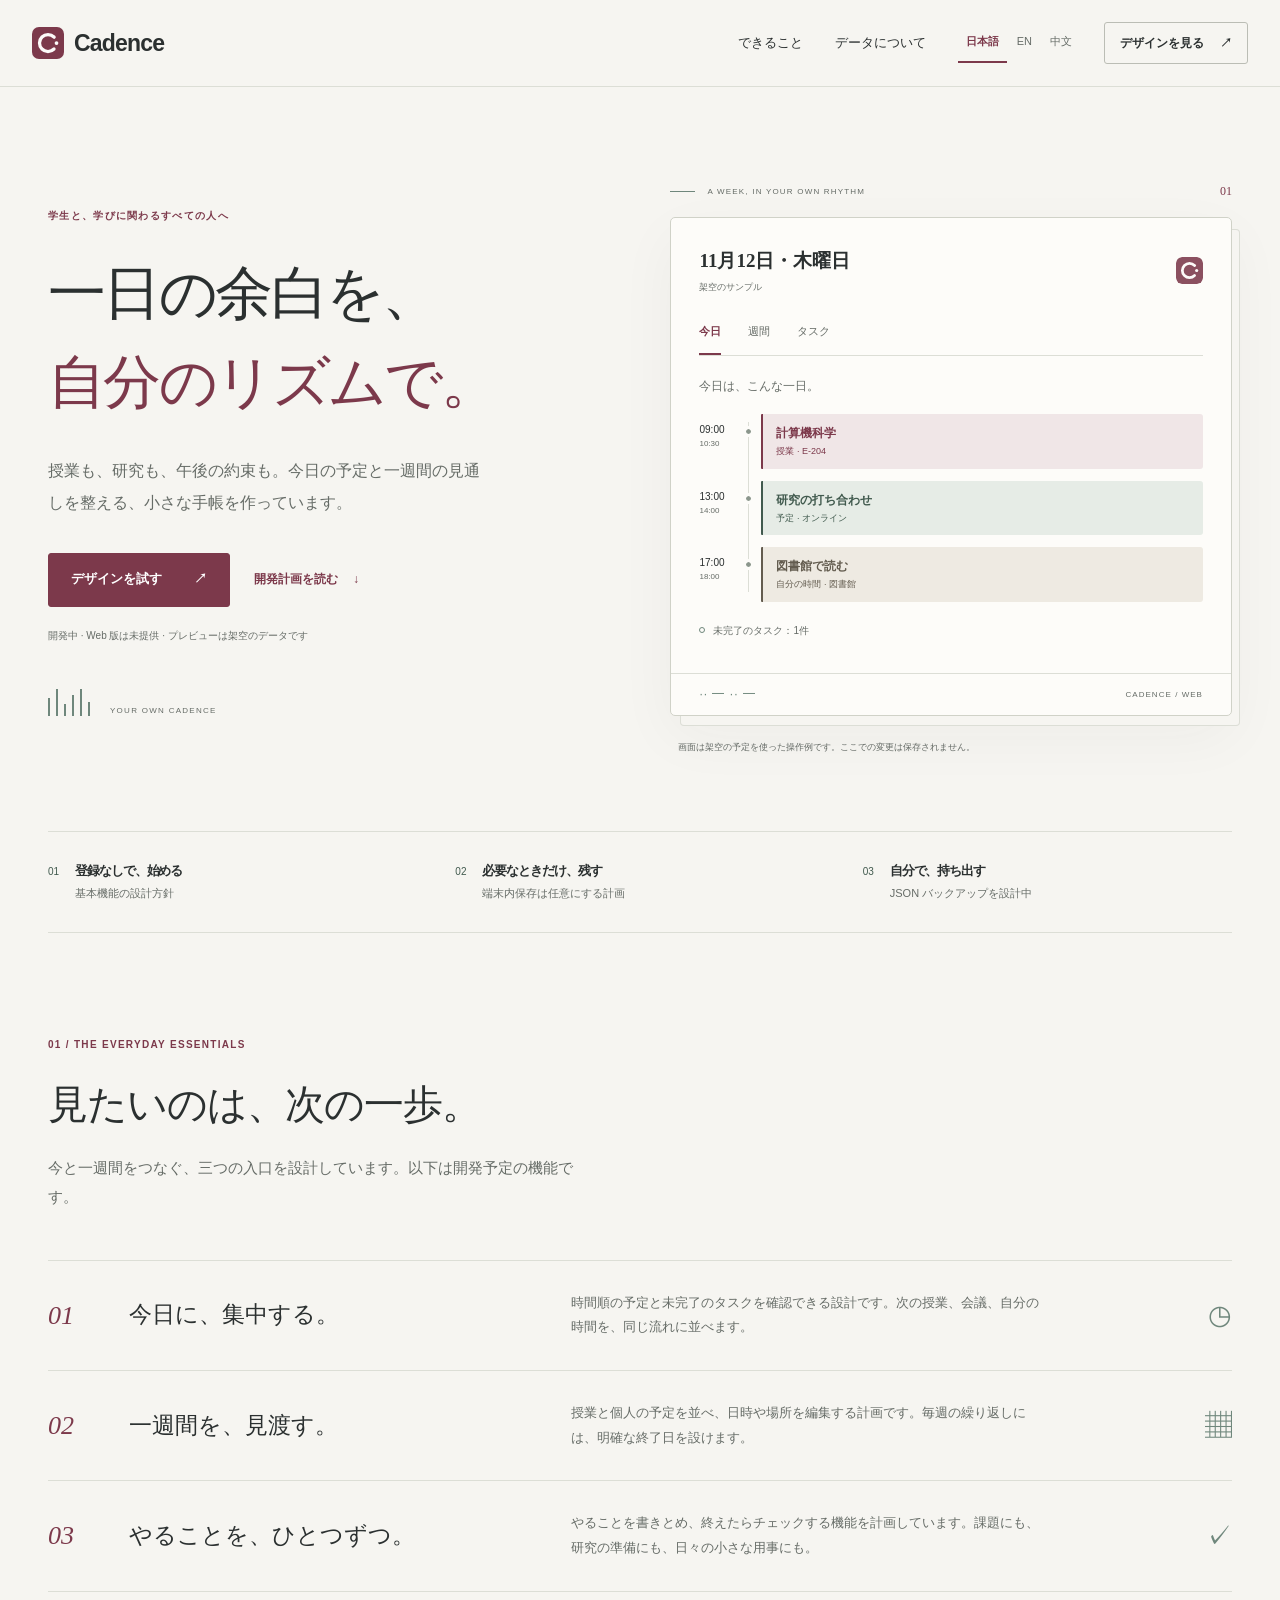
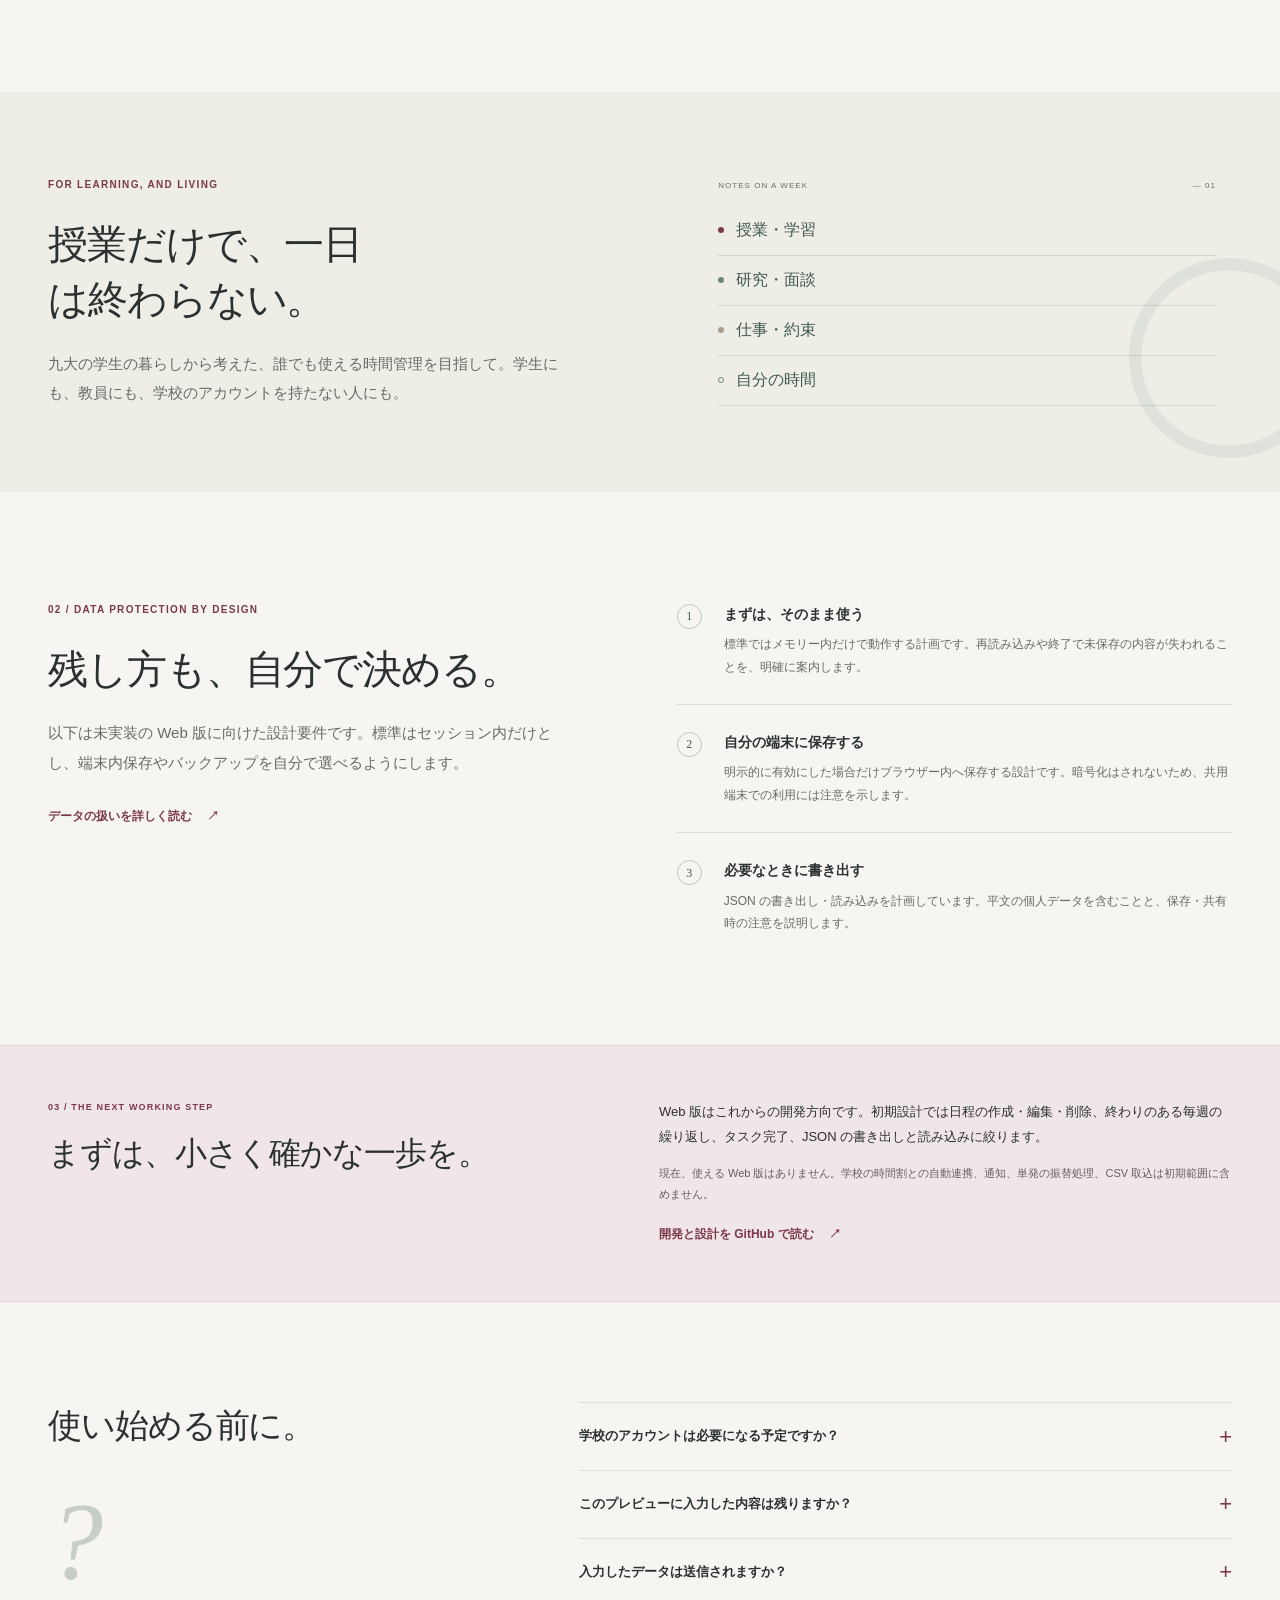
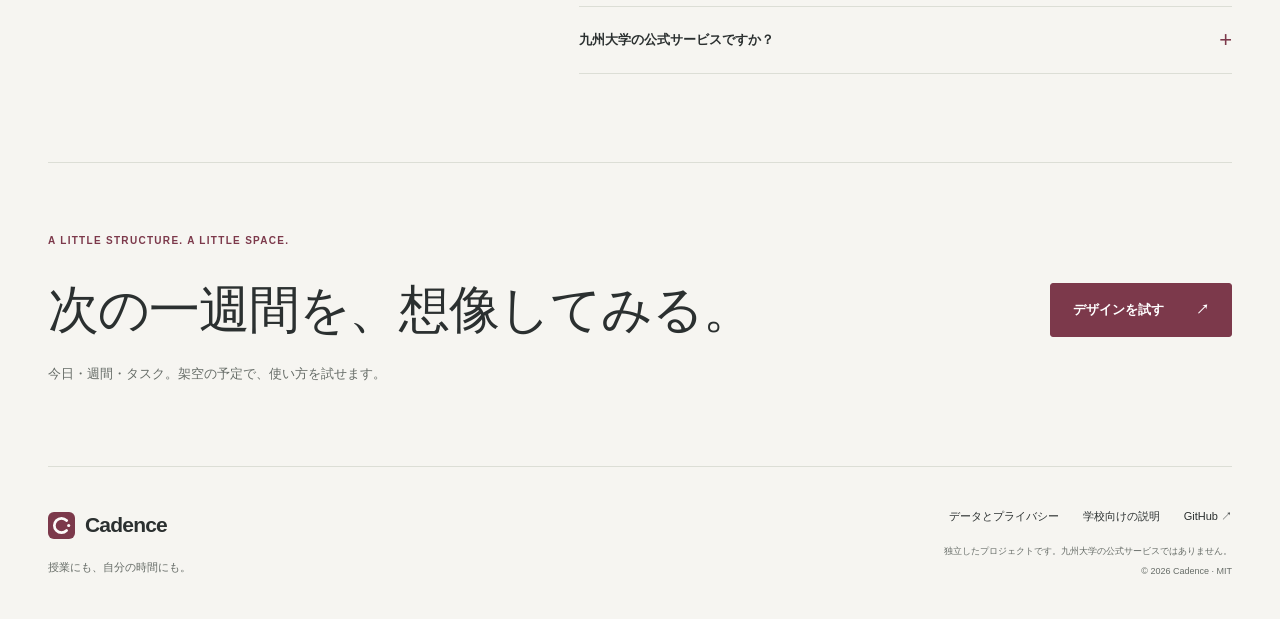
==== website/index.html @ 7340f4ad "Refresh planner design, learning roadmap and academic notebook website" ====
<!DOCTYPE html>
<html lang="ja">
<head>
<meta charset="utf-8">
<meta name="viewport" content="width=device-width, initial-scale=1">
<meta name="theme-color" content="#F6F5F1">
<title>Cadence — 自分のリズムで、一週間を。</title>
<meta name="description" content="授業、研究、仕事、自分の時間。今日・週間・タスクをつなぐ Cadence の開発構想と、架空の予定で試せるインタラクティブなデザイン。">
<meta property="og:type" content="website">
<meta property="og:title" content="Cadence — 自分のリズムで、一週間を。">
<meta property="og:description" content="授業、研究、仕事、自分の時間。今日・週間・タスクをつなぐ Cadence の開発構想と、架空の予定で試せるインタラクティブなデザイン。">
<meta property="og:url" content="https://lorendw7.github.io/Cadence/">
<link rel="canonical" href="https://lorendw7.github.io/Cadence/">
<link rel="alternate" hreflang="ja" href="https://lorendw7.github.io/Cadence/?lang=ja">
<link rel="alternate" hreflang="en" href="https://lorendw7.github.io/Cadence/?lang=en">
<link rel="alternate" hreflang="zh-Hans" href="https://lorendw7.github.io/Cadence/?lang=zh">
<link rel="icon" href="assets/icon.svg" type="image/svg+xml">
<link rel="stylesheet" href="assets/site.css?v=20261110-2">
<script src="assets/content.js?v=20261110-2" defer></script>
<script src="assets/lang.js?v=20261110-2" defer></script>
<script src="assets/preview.js?v=20261110-2" defer></script>
</head>
<body data-page="home">
<a class="skip-link" href="#main">本文へ / Skip to content / 跳至正文</a>
<header class="site-header">
  <nav class="nav-shell" aria-label="Cadence">
    <a class="brand" href="index.html" data-language-link><img src="assets/icon.svg" width="32" height="32" alt=""><span>Cadence</span></a>
    <div class="nav-middle"><a href="#essentials"><span data-i18n="nav.features">できること</span></a><a href="#your-data"><span data-i18n="nav.privacy">データについて</span></a></div>
    <div class="nav-end"><div class="languages" role="group" aria-label="表示言語" data-i18n-aria="lang.label"><button type="button" data-set="ja" aria-pressed="true">日本語</button><button type="button" data-set="en" aria-pressed="false">EN</button><button type="button" data-set="zh" aria-pressed="false">中文</button></div><a class="nav-app" href="#preview"><span data-i18n="nav.open">デザインを見る</span><span aria-hidden="true">↗</span></a></div>
  </nav>
</header>
<main id="main">
  <section class="hero page-width">
    <div class="hero-copy">
      <p data-i18n="hero.kicker" class="eyebrow">学生と、学びに関わるすべての人へ</p>
      <h1><span data-i18n="hero.line1">一日の余白を、</span><br><em data-i18n="hero.line2">自分のリズムで。</em></h1>
      <p data-i18n="hero.lead" class="hero-lead">授業も、研究も、午後の約束も。今日の予定と一週間の見通しを整える、小さな手帳を作っています。</p>
      <div class="hero-actions"><a class="button button-wine" href="#preview"><span data-i18n="hero.open">デザインを試す</span><span aria-hidden="true">↗</span></a><a class="text-link" href="https://github.com/lorendw7/Cadence/blob/main/docs/ROADMAP.md"><span data-i18n="hero.explore">開発計画を読む</span><span aria-hidden="true">↓</span></a></div>
      <p data-i18n="hero.note" class="hero-note">開発中 · Web 版は未提供 · プレビューは架空のデータです</p>
      <div class="rhythm-mark" aria-hidden="true"><span></span><span></span><span></span><span></span><span></span><span></span><small>YOUR OWN CADENCE</small></div>
    </div>
    <figure id="preview" class="planner-figure" aria-describedby="preview-caption">
      <div class="figure-top"><span class="tiny-rule"></span><span data-i18n="preview.label" class="micro">A WEEK, IN YOUR OWN RHYTHM</span><span class="edition">01</span></div>
      <div class="planner">
        <div class="planner-top"><div><p data-i18n="preview.date" class="planner-date">11月12日・木曜日</p><p data-i18n="preview.sample" class="sample-label">架空のサンプル</p></div><img src="assets/icon.svg" alt="" width="27" height="27"></div>
        <div class="preview-tabs" role="tablist" aria-label="表示の切り替え" data-i18n-aria="preview.tabs" hidden>
          <button type="button" role="tab" id="tab-today" aria-controls="panel-today" aria-selected="true" data-view="today"><span data-i18n="preview.today">今日</span></button>
          <button type="button" role="tab" id="tab-week" aria-controls="panel-week" aria-selected="false" tabindex="-1" data-view="week"><span data-i18n="preview.week">週間</span></button>
          <button type="button" role="tab" id="tab-tasks" aria-controls="panel-tasks" aria-selected="false" tabindex="-1" data-view="tasks"><span data-i18n="preview.tasks">タスク</span></button>
        </div>
        <div id="panel-today" class="preview-panel today-panel" role="tabpanel" aria-labelledby="tab-today" tabindex="0">
          <h2 data-i18n="preview.day" class="preview-heading">今日は、こんな一日。</h2>
          <div class="timeline">
            <div class="timeline-row"><time>09:00<span>10:30</span></time><div class="timeline-plan plan-wine"><h3 data-i18n="preview.course">計算機科学</h3><p data-i18n="preview.coursePlace">授業 · E-204</p></div></div>
            <div class="timeline-row"><time>13:00<span>14:00</span></time><div class="timeline-plan plan-sage"><h3 data-i18n="preview.meeting">研究の打ち合わせ</h3><p data-i18n="preview.meetingPlace">予定 · オンライン</p></div></div>
            <div class="timeline-row"><time>17:00<span>18:00</span></time><div class="timeline-plan plan-stone"><h3 data-i18n="preview.reading">図書館で読む</h3><p data-i18n="preview.readingPlace">自分の時間 · 図書館</p></div></div>
          </div>
          <div class="remaining"><span class="remaining-dot" aria-hidden="true"></span><span data-i18n="preview.remaining" data-count="1">未完了のタスク：1件</span></div>
        </div>
        <div id="panel-week" class="preview-panel week-panel" role="tabpanel" aria-labelledby="tab-week" tabindex="0" hidden>
          <div class="week-canvas">
            <div class="week-days"><span></span><span><span data-i18n="preview.mon">月</span><b>9</b></span><span><span data-i18n="preview.tue">火</span><b>10</b></span><span><span data-i18n="preview.wed">水</span><b>11</b></span><span class="current-day"><span data-i18n="preview.thu">木</span><b>12</b></span><span><span data-i18n="preview.fri">金</span><b>13</b></span></div>
            <div class="week-body"><div class="week-hours"><span>09:00</span><span>11:00</span><span>13:00</span><span>15:00</span></div><div class="week-grid">
              <div class="week-event plan-wine" style="--day:1;--row:1"><span data-i18n="preview.course">計算機科学</span><small>09:00</small></div>
              <div class="week-event plan-sage" style="--day:2;--row:2"><span data-i18n="preview.office">面談</span><small>11:00</small></div>
              <div class="week-event plan-stone" style="--day:2;--row:4"><span data-i18n="preview.study">自習</span><small>15:00</small></div>
              <div class="week-event plan-wine" style="--day:3;--row:3"><span data-i18n="preview.seminar">ゼミ</span><small>13:00</small></div>
              <div class="week-event plan-wine" style="--day:4;--row:1"><span data-i18n="preview.course">計算機科学</span><small>09:00</small></div>
              <div class="week-event plan-sage" style="--day:4;--row:3"><span data-i18n="preview.meeting">研究の打ち合わせ</span><small>13:00</small></div>
              <div class="week-event plan-stone" style="--day:5;--row:4"><span data-i18n="preview.walk">散歩</span><small>15:00</small></div>
            </div></div>
          </div>
        </div>
        <div id="panel-tasks" class="preview-panel tasks-panel" role="tabpanel" aria-labelledby="tab-tasks" tabindex="0" hidden>
          <h2 data-i18n="preview.tasks" class="preview-heading">タスク</h2>
          <div class="demo-task-list">
            <label class="demo-task"><input type="checkbox" data-demo-task><span><span data-i18n="preview.task1">レポートの構成を考える</span></span></label>
            <label class="demo-task"><input type="checkbox" data-demo-task checked><span><span data-i18n="preview.task2">来週の資料を準備する</span></span></label>
          </div>
          <p data-i18n="preview.tasksHint" class="preview-hint">チェックを切り替えて、完了の感覚を試せます。</p>
          <p class="remaining"><span data-i18n="preview.remaining" data-count="1">未完了のタスク：1件</span></p>
        </div>
        <div class="planner-bottom"><span class="mini-cadence" aria-hidden="true">·· ━ ·· ━</span><span>CADENCE / WEB</span></div>
      </div>
      <figcaption data-i18n="preview.caption" id="preview-caption">画面は架空の予定を使った操作例です。ここでの変更は保存されません。</figcaption>
      <p class="sr-only" id="demo-status" role="status" aria-live="polite"></p>
    </figure>
  </section>
  <div class="principle-strip page-width">
    <div class="principle"><span class="small-index">01</span><div><h2 data-i18n="strip.1.title">登録なしで、始める</h2><p data-i18n="strip.1.text">基本機能の設計方針</p></div></div>
    <div class="principle"><span class="small-index">02</span><div><h2 data-i18n="strip.2.title">必要なときだけ、残す</h2><p data-i18n="strip.2.text">端末内保存は任意にする計画</p></div></div>
    <div class="principle"><span class="small-index">03</span><div><h2 data-i18n="strip.3.title">自分で、持ち出す</h2><p data-i18n="strip.3.text">JSON バックアップを設計中</p></div></div>
  </div>
  <section class="essentials page-width" id="essentials">
    <div class="section-intro"><p data-i18n="features.kicker" class="eyebrow">01 / THE EVERYDAY ESSENTIALS</p><h2 data-i18n="features.title">見たいのは、次の一歩。</h2><p data-i18n="features.intro" class="section-lead">今と一週間をつなぐ、三つの入口を設計しています。以下は開発予定の機能です。</p></div>
    <div class="editorial-rows">
      <article class="editorial-row"><span class="row-index">01</span><h3><span data-i18n="features.today.title">今日に、集中する。</span></h3><p data-i18n="features.today.text">時間順の予定と未完了のタスクを確認できる設計です。次の授業、会議、自分の時間を、同じ流れに並べます。</p><span class="row-symbol" aria-hidden="true">◷</span></article>
      <article class="editorial-row"><span class="row-index">02</span><h3><span data-i18n="features.week.title">一週間を、見渡す。</span></h3><p data-i18n="features.week.text">授業と個人の予定を並べ、日時や場所を編集する計画です。毎週の繰り返しには、明確な終了日を設けます。</p><span class="row-symbol" aria-hidden="true">▦</span></article>
      <article class="editorial-row"><span class="row-index">03</span><h3><span data-i18n="features.tasks.title">やることを、ひとつずつ。</span></h3><p data-i18n="features.tasks.text">やることを書きとめ、終えたらチェックする機能を計画しています。課題にも、研究の準備にも、日々の小さな用事にも。</p><span class="row-symbol" aria-hidden="true">✓</span></article>
    </div>
  </section>
  <section class="life-section">
    <div class="life-inner page-width">
      <div><p data-i18n="use.kicker" class="eyebrow">FOR LEARNING, AND LIVING</p><h2 data-i18n="use.title">授業だけで、一日は終わらない。</h2><p data-i18n="use.text" class="section-lead">九大の学生の暮らしから考えた、誰でも使える時間管理を目指して。学生にも、教員にも、学校のアカウントを持たない人にも。</p></div>
      <div class="life-notebook" aria-hidden="true">
        <div class="notebook-label"><span>NOTES ON A WEEK</span><span>— 01</span></div>
        <div class="notebook-line"><i class="notebook-dot dot-1"></i><span data-i18n="use.tag1">授業・学習</span><span class="notebook-stroke"></span></div>
        <div class="notebook-line"><i class="notebook-dot dot-2"></i><span data-i18n="use.tag2">研究・面談</span><span class="notebook-stroke"></span></div>
        <div class="notebook-line"><i class="notebook-dot dot-3"></i><span data-i18n="use.tag3">仕事・約束</span><span class="notebook-stroke"></span></div>
        <div class="notebook-line"><i class="notebook-dot dot-4"></i><span data-i18n="use.tag4">自分の時間</span><span class="notebook-stroke"></span></div>
        <svg class="cadence-orbit" viewBox="0 0 200 200" fill="none"><circle cx="100" cy="100" r="74" stroke="currentColor" stroke-width="1"/><path d="M153 47a75 75 0 1 0 0 106" stroke="currentColor" stroke-width="10" stroke-linecap="round"/><circle cx="174" cy="100" r="7" fill="currentColor"/></svg>
      </div>
    </div>
  </section>
  <section class="data-section page-width" id="your-data">
    <div class="data-intro"><p data-i18n="data.kicker" class="eyebrow">02 / DATA PROTECTION BY DESIGN</p><h2 data-i18n="data.title">残し方も、自分で決める。</h2><p data-i18n="data.intro" class="section-lead">以下は未実装の Web 版に向けた設計要件です。標準はセッション内だけとし、端末内保存やバックアップを自分で選べるようにします。</p><a class="text-link" href="privacy.html?lang=ja" data-language-link><span data-i18n="data.link">データの扱いを詳しく読む</span><span aria-hidden="true">↗</span></a></div>
    <ol class="data-steps"><li><span class="step-index">1</span><div><h3 data-i18n="data.step1.title">まずは、そのまま使う</h3><p data-i18n="data.step1.text">標準ではメモリー内だけで動作する計画です。再読み込みや終了で未保存の内容が失われることを、明確に案内します。</p></div></li>
      <li><span class="step-index">2</span><div><h3 data-i18n="data.step2.title">自分の端末に保存する</h3><p data-i18n="data.step2.text">明示的に有効にした場合だけブラウザー内へ保存する設計です。暗号化はされないため、共用端末での利用には注意を示します。</p></div></li>
      <li><span class="step-index">3</span><div><h3 data-i18n="data.step3.title">必要なときに書き出す</h3><p data-i18n="data.step3.text">JSON の書き出し・読み込みを計画しています。平文の個人データを含むことと、保存・共有時の注意を説明します。</p></div></li></ol>
  </section>
  <section class="scope-band">
    <div class="page-width scope-inner"><div><p data-i18n="scope.kicker" class="eyebrow">03 / THE NEXT WORKING STEP</p><h2 data-i18n="scope.title">まずは、小さく確かな一歩を。</h2></div><div><p data-i18n="scope.text">Web 版はこれからの開発方向です。初期設計では日程の作成・編集・削除、終わりのある毎週の繰り返し、タスク完了、JSON の書き出しと読み込みに絞ります。</p><p data-i18n="scope.note" class="scope-note">現在、使える Web 版はありません。学校の時間割との自動連携、通知、単発の振替処理、CSV 取込は初期範囲に含めません。</p><a class="text-link" href="https://github.com/lorendw7/Cadence"><span data-i18n="scope.link">開発と設計を GitHub で読む</span><span aria-hidden="true">↗</span></a></div></div>
  </section>
  <section class="faq page-width"><div><h2 data-i18n="faq.title">使い始める前に。</h2><span class="faq-mark" aria-hidden="true">?</span></div><div><details><summary><span data-i18n="faq.q1">学校のアカウントは必要になる予定ですか？</span><span class="faq-plus" aria-hidden="true">+</span></summary><p data-i18n="faq.a1">基本機能は登録なしで利用できる設計です。学校の認証システムに依存しないため、学生以外の方にも使えるツールを目指します。現在、Web 版はまだ提供していません。</p></details>
    <details><summary><span data-i18n="faq.q2">このプレビューに入力した内容は残りますか？</span><span class="faq-plus" aria-hidden="true">+</span></summary><p data-i18n="faq.a2">残りません。表示切替とチェック操作は、架空のデータを使ったデザイン例です。ここでの操作を保存する機能はありません。将来の端末内保存や JSON バックアップは未実装です。</p></details>
    <details><summary><span data-i18n="faq.q3">入力したデータは送信されますか？</span><span class="faq-plus" aria-hidden="true">+</span></summary><p data-i18n="faq.a3">現在、このサイトには日程やタスクの入力・アップロード機能はありません。表示には GitHub Pages への通信があり、ホスティング側で基本的なアクセス情報が記録される場合があります。将来の Web 版も個人データを送信しない設計を基本とします。</p></details>
    <details><summary><span data-i18n="faq.q4">九州大学の公式サービスですか？</span><span class="faq-plus" aria-hidden="true">+</span></summary><p data-i18n="faq.a4">いいえ。Cadence は独立したプロジェクトです。大学の公認やシステム接続の許可は取得していません。将来の学校連携は、正式な許可とデータ提供方法の確認が前提です。</p></details></div></section>
  <section class="closing page-width"><p data-i18n="closing.kicker" class="eyebrow">A LITTLE STRUCTURE. A LITTLE SPACE.</p><div class="closing-line"><h2 data-i18n="closing.title">次の一週間を、想像してみる。</h2><a class="button button-wine" href="#preview"><span data-i18n="hero.open">デザインを試す</span><span aria-hidden="true">↗</span></a></div><p data-i18n="closing.text" class="section-lead">今日・週間・タスク。架空の予定で、使い方を試せます。</p></section>
</main>
<footer class="site-footer page-width"><div><a class="brand" href="index.html" data-language-link><img src="assets/icon.svg" width="32" height="32" alt=""><span>Cadence</span></a><p data-i18n="footer.tagline" class="footer-tagline">授業にも、自分の時間にも。</p></div><div class="footer-right"><div class="footer-links"><a href="privacy.html?lang=ja" data-language-link><span data-i18n="footer.privacy">データとプライバシー</span></a><a href="https://github.com/lorendw7/Cadence/blob/main/docs/SCHOOL_DEMO.md"><span data-i18n="footer.school">学校向けの説明</span></a><a href="https://github.com/lorendw7/Cadence">GitHub ↗</a></div><p data-i18n="footer.independent" class="independent-note">独立したプロジェクトです。九州大学の公式サービスではありません。</p><p class="copyright">© 2026 Cadence · MIT</p></div></footer>
</body>
</html>
---- website/assets/site.css ----
/* Cadence / Academic notebook. Original brand, local fonts, no remote assets. */
:root {
  color-scheme: light;
  --paper: #f6f5f1;
  --sheet: #fdfcf9;
  --ink: #2b3030;
  --muted: #666c67;
  --line: #dcded6;
  --wine: #7c394b;
  --wine-wash: #f0e6e7;
  --sage: #6f877c;
  --sage-ink: #415a4e;
  --sage-wash: #e6ece6;
  --stone-wash: #eeeae2;
  --serif: "Iowan Old Style", "Palatino Linotype", "Yu Mincho", "Hiragino Mincho ProN", "Noto Serif CJK JP", Georgia, serif;
  --sans: -apple-system, BlinkMacSystemFont, "Segoe UI", "Yu Gothic", "Hiragino Kaku Gothic ProN", "Microsoft YaHei", sans-serif;
}
* { box-sizing: border-box; }
html { scroll-behavior: smooth; scroll-padding-top: 110px; }
body { margin: 0; background: var(--paper); color: var(--ink); font: 16px/1.75 var(--sans); -webkit-font-smoothing: antialiased; }
h1, h2, h3, p, figure { margin: 0; }
a { color: inherit; text-decoration: none; }
button, input { font: inherit; }
button, summary, input[type="checkbox"] { cursor: pointer; }
button { color: inherit; }
img { max-width: 100%; }
[hidden] { display: none !important; }
::selection { background: #ded5d3; color: var(--ink); }
a:focus-visible, button:focus-visible, summary:focus-visible, input:focus-visible, [tabindex]:focus-visible { outline: 3px solid var(--wine); outline-offset: 5px; }
.page-width { width: min(1200px, calc(100% - 96px)); margin-inline: auto; }
.site-header { background: var(--paper); border-bottom: 1px solid var(--line); position: sticky; top: 0; z-index: 20; }
.nav-shell { width: min(1320px, calc(100% - 64px)); margin-inline: auto; min-height: 86px; display: flex; align-items: center; gap: 32px; justify-content: space-between; }
.brand { display: inline-flex; align-items: center; gap: 10px; flex-shrink: 0; }
.brand span { font-size: 23px; font-weight: 650; letter-spacing: -.8px; }
.brand img { flex-shrink: 0; }
.nav-middle { display: flex; align-items: center; gap: 32px; margin-left: auto; font-size: 13px; }
.nav-middle a, .footer-links a { text-decoration: underline; text-decoration-color: transparent; text-underline-offset: 5px; }
.nav-middle a:hover, .footer-links a:hover { text-decoration-color: var(--wine); }
.nav-end { display: flex; align-items: center; gap: 24px; }
.languages { display: flex; align-items: center; gap: 2px; }
.languages button { min-height: 40px; padding: 7px 8px; border: 0; background: none; color: var(--muted); font-size: 11px; border-bottom: 2px solid transparent; }
.languages button[aria-pressed="true"] { color: var(--wine); border-bottom-color: var(--wine); font-weight: 700; }
.nav-app { display: inline-flex; align-items: center; gap: 16px; min-height: 42px; padding: 8px 15px; border: 1px solid #bbbdb5; border-radius: 3px; font-size: 12px; font-weight: 600; }
.nav-app:hover { border-color: var(--wine); color: var(--wine); }
.skip-link { position: fixed; top: -100px; left: 16px; z-index: 100; padding: 10px 18px; background: var(--sheet); border: 1px solid var(--wine); }
.skip-link:focus { top: 10px; }
.sr-only { position: absolute; width: 1px; height: 1px; padding: 0; margin: -1px; overflow: hidden; clip: rect(0,0,0,0); white-space: nowrap; border: 0; }
.hero { display: grid; grid-template-columns: minmax(0,1fr) minmax(0,1.02fr); align-items: center; gap: 72px; padding-block: 94px 76px; }
.hero-copy { padding-bottom: 12px; }
.eyebrow { font-size: 10px; line-height: 1.6; letter-spacing: .13em; font-weight: 600; color: var(--wine); margin-bottom: 25px; }
h1, h2 { font-family: var(--serif); font-weight: 500; }
h1 { font-size: clamp(50px,5.6vw,78px); line-height: 1.13; letter-spacing: -3.2px; }
h1 em { font-style: normal; color: var(--wine); }
:lang(ja) .hero h1 { font-size: clamp(40px,4.5vw,62px); line-height: 1.55; letter-spacing: -2.6px; }
:lang(zh) .hero h1 { font-size: clamp(44px,4.8vw,67px); line-height: 1.45; letter-spacing: -2.4px; }
.hero-lead { font-size: 16px; color: var(--muted); line-height: 1.95; max-width: 440px; margin-top: 28px; }
.hero-actions { display: flex; flex-wrap: wrap; align-items: center; gap: 24px; margin-top: 35px; }
.button { display: inline-flex; align-items: center; justify-content: space-between; gap: 32px; min-height: 54px; border-radius: 3px; padding: 14px 22px; font-size: 13px; font-weight: 600; }
.button-wine { color: #fff; background: var(--wine); border: 1px solid var(--wine); }
.button-wine:hover { background: #642b3b; border-color: #642b3b; }
.text-link { display: inline-flex; align-items: center; gap: 15px; color: var(--wine); font-size: 12px; font-weight: 600; }
.text-link:hover { text-decoration: underline; text-underline-offset: 5px; }
.hero-note { margin-top: 20px; font-size: 10px; color: var(--muted); }
.rhythm-mark { display: flex; align-items: end; gap: 6px; margin-top: 45px; height: 27px; color: var(--sage); }
.rhythm-mark > span { width: 2px; height: 18px; background: currentColor; }
.rhythm-mark > span:nth-child(2) { height: 27px; }
.rhythm-mark > span:nth-child(3) { height: 12px; }
.rhythm-mark > span:nth-child(4) { height: 21px; }
.rhythm-mark > span:nth-child(5) { height: 27px; }
.rhythm-mark > span:nth-child(6) { height: 14px; }
.rhythm-mark small { font-size: 8px; letter-spacing: .16em; color: var(--muted); margin-left: 14px; line-height: 1.4; }
.planner-figure { min-width: 0; }
.figure-top { display: flex; align-items: center; gap: 12px; margin-bottom: 15px; }
.tiny-rule { width: 25px; height: 1px; background: var(--sage); }
.micro { color: var(--muted); letter-spacing: .15em; font-size: 8px; }
.edition { margin-left: auto; color: var(--wine); font-size: 12px; font-family: var(--serif); }
.planner { position: relative; background: var(--sheet); border: 1px solid #d0d2c8; border-radius: 5px; box-shadow: 9px 11px 0 -2px var(--paper), 9px 11px 0 -1px #dcded6, 0 20px 60px #2633270b; overflow: hidden; }
.planner-top { display: flex; align-items: center; justify-content: space-between; padding: 26px 28px 19px; gap: 20px; }
.planner-top img { border-radius: 6px; opacity: .88; }
.planner-date { font-family: var(--serif); font-size: 19px; font-weight: 600; }
.sample-label { font-size: 9px; color: var(--muted); margin-top: 3px; }
.preview-tabs { display: flex; margin-inline: 28px; border-bottom: 1px solid var(--line); gap: 27px; }
.preview-tabs button { min-height: 40px; padding: 6px 0 10px; font-size: 11px; border: 0; border-bottom: 2px solid transparent; background: none; color: var(--muted); }
.preview-tabs button[aria-selected="true"] { color: var(--wine); font-weight: 700; border-bottom-color: var(--wine); }
.preview-panel { min-height: 317px; }
.today-panel, .tasks-panel { padding: 21px 28px 20px; }
.preview-heading { font-family: var(--sans); font-size: 12px; font-weight: 500; color: var(--muted); line-height: 1.6; letter-spacing: 0; margin-bottom: 18px; }
.timeline { position: relative; }
.timeline::before { content: ""; position: absolute; top: 8px; bottom: 10px; left: 49px; width: 1px; background: var(--line); }
.timeline-row { display: flex; align-items: flex-start; gap: 27px; padding-bottom: 12px; position: relative; }
.timeline-row:last-child { padding-bottom: 0; }
.timeline-row::before { content: ""; position: absolute; top: 15px; left: 47px; width: 5px; height: 5px; border-radius: 50%; background: #8b968c; outline: 3px solid var(--sheet); }
.timeline-row time { flex: 0 0 35px; font-size: 10px; color: var(--ink); padding-top: 8px; line-height: 1.6; font-variant-numeric: tabular-nums; }
.timeline-row time span { display: block; color: var(--muted); font-size: 8px; }
.timeline-plan { flex: 1; min-width: 0; border-left: 2px solid currentColor; padding: 10px 13px; border-radius: 1px 3px 3px 1px; }
.timeline-plan h3 { font-size: 12px; line-height: 1.5; font-weight: 600; }
.timeline-plan p { font-size: 9px; line-height: 1.5; margin-top: 3px; }
.plan-wine { background: var(--wine-wash); color: var(--wine); }
.plan-sage { background: var(--sage-wash); color: var(--sage-ink); }
.plan-stone { background: var(--stone-wash); color: #635c4f; }
.remaining { display: flex; align-items: center; gap: 8px; color: var(--muted); font-size: 10px; margin-top: 20px; }
.remaining-dot { width: 6px; height: 6px; border: 1px solid var(--sage); border-radius: 50%; }
.planner-bottom { display: flex; justify-content: space-between; align-items: center; border-top: 1px solid var(--line); padding: 10px 28px; color: var(--muted); font-size: 8px; letter-spacing: .13em; }
.mini-cadence { color: var(--sage); letter-spacing: 1px; font-size: 12px; }
figcaption { font-size: 9px; line-height: 1.7; color: var(--muted); margin: 24px 8px 0; }
.week-panel { padding: 18px 0 12px; overflow-x: auto; overscroll-behavior-inline: contain; }
.week-canvas { min-width: 435px; padding: 0 20px 0 12px; }
.week-days { display: grid; grid-template-columns: 37px repeat(5,minmax(0,1fr)); text-align: center; color: var(--muted); font-size: 8px; margin-bottom: 11px; }
.week-days b { display: block; font-size: 12px; color: var(--ink); font-weight: 600; }
.week-days .current-day { color: var(--wine); }
.week-days .current-day b { color: var(--wine); text-decoration: underline; text-underline-offset: 4px; }
.week-body { display: flex; height: 244px; }
.week-hours { width: 37px; flex-shrink: 0; display: grid; grid-template-rows: repeat(4,1fr); font-size: 8px; color: var(--muted); }
.week-grid { flex: 1; display: grid; grid-template-columns: repeat(5,minmax(0,1fr)); grid-template-rows: repeat(4,minmax(0,1fr)); background: linear-gradient(to right,var(--line) 1px,transparent 1px),linear-gradient(to bottom,var(--line) 1px,transparent 1px); background-size: 20% 100%,100% 25%; border-right: 1px solid var(--line); }
.week-event { grid-column: var(--day); grid-row: var(--row); margin: 3px 2px; border-left: 2px solid currentColor; padding: 5px; font-size: 8px; line-height: 1.45; min-width: 0; overflow-wrap: anywhere; overflow: hidden; }
.week-event small { display: block; font-size: 7px; margin-top: 5px; }
.demo-task-list { border-top: 1px solid var(--line); }
.demo-task { display: flex; gap: 12px; align-items: center; padding: 18px 0; border-bottom: 1px solid var(--line); font-size: 12px; cursor: pointer; }
.demo-task input { appearance: auto; accent-color: var(--sage-ink); flex: 0 0 17px; width: 17px; height: 17px; margin: 0; }
.demo-task input:checked + span { color: var(--muted); text-decoration: line-through; text-decoration-color: #a1aba2; }
.preview-hint { font-size: 10px; line-height: 1.8; color: var(--muted); margin-top: 23px; }
.principle-strip { display: grid; grid-template-columns: repeat(3,minmax(0,1fr)); padding-block: 28px; border-block: 1px solid var(--line); gap: 38px; }
.principle { display: flex; gap: 16px; align-items: flex-start; }
.small-index { font-size: 10px; color: var(--sage-ink); font-variant-numeric: tabular-nums; padding-top: 3px; }
.principle h2 { font: 600 13px/1.7 var(--sans); }
.principle p { margin-top: 2px; color: var(--muted); font-size: 11px; }
.essentials { padding-block: 104px 100px; }
.section-intro { max-width: 620px; }
h2 { font-size: clamp(30px,3.1vw,44px); line-height: 1.4; letter-spacing: -1.1px; text-wrap: balance; }
.section-lead { margin-top: 20px; color: var(--muted); font-size: 15px; line-height: 1.95; max-width: 530px; }
.editorial-rows { margin-top: 48px; border-top: 1px solid var(--line); }
.editorial-row { display: grid; grid-template-columns: 55px minmax(0,.9fr) minmax(0,1.3fr) 35px; gap: 26px; align-items: center; padding: 30px 0; border-bottom: 1px solid var(--line); }
.row-index { color: var(--wine); font-family: var(--serif); font-size: 26px; font-style: italic; }
.editorial-row h3 { font-family: var(--serif); font-weight: 500; font-size: 23px; line-height: 1.5; }
.editorial-row > p { font-size: 13px; line-height: 1.9; color: var(--muted); max-width: 470px; }
.row-symbol { color: var(--sage); text-align: right; font-size: 27px; font-weight: 300; }
.life-section { background: #eeeee7; overflow: hidden; }
.life-inner { display: grid; grid-template-columns: minmax(0,1.1fr) minmax(0,1fr); gap: 105px; align-items: center; padding-block: 75px; }
.life-inner h2 { max-width: 500px; }
.life-notebook { position: relative; min-height: 250px; padding: 12px 16px 8px 0; }
.notebook-label { display: flex; justify-content: space-between; font-size: 8px; color: var(--muted); letter-spacing: .13em; margin-bottom: 13px; }
.notebook-line { display: flex; align-items: center; gap: 12px; min-height: 50px; border-bottom: 1px solid #d4d7ce; color: var(--sage-ink); font-family: var(--serif); font-size: 16px; }
.notebook-dot { width: 6px; height: 6px; background: var(--wine); flex-shrink: 0; border-radius: 50%; }
.dot-2 { background: var(--sage); }
.dot-3 { background: #a89e8c; }
.dot-4 { background: transparent; border: 1px solid var(--sage); }
.notebook-stroke { height: 1px; flex: 1; margin-inline: 18px 15px; }
.cadence-orbit { position: absolute; width: 250px; height: 250px; right: -122px; bottom: -66px; color: var(--sage); opacity: .11; pointer-events: none; }
.data-section { display: grid; grid-template-columns: minmax(0,1fr) minmax(0,1.05fr); gap: 100px; padding-block: 110px; align-items: start; }
.data-intro .text-link { margin-top: 29px; }
.data-steps { padding: 0; margin: 0; list-style: none; }
.data-steps li { display: flex; gap: 22px; padding: 25px 0; border-top: 1px solid var(--line); }
.data-steps li:first-child { padding-top: 0; border-top: 0; }
.data-steps li:last-child { padding-bottom: 0; }
.step-index { width: 25px; height: 25px; border: 1px solid #bcc8bd; color: var(--sage-ink); display: grid; place-items: center; border-radius: 50%; flex-shrink: 0; font: 12px/1 var(--serif); margin-top: 2px; }
.data-steps h3 { font-size: 14px; font-weight: 600; margin-bottom: 7px; }
.data-steps p { font-size: 12px; color: var(--muted); line-height: 1.9; }
.scope-band { background: var(--wine-wash); padding-block: 54px; border-block: 1px solid #e4d9d9; }
.scope-inner { display: grid; grid-template-columns: minmax(0,1fr) minmax(0,1.1fr); gap: 90px; align-items: start; }
.scope-inner h2 { font-size: 32px; }
.scope-inner .eyebrow { margin-bottom: 16px; font-size: 9px; }
.scope-inner > div > p:not(.eyebrow) { font-size: 13px; line-height: 1.9; }
.scope-note { font-size: 11px !important; margin-top: 14px; color: #6a5d60; }
.scope-inner .text-link { margin-top: 19px; }
.faq { display: grid; grid-template-columns: minmax(0,.8fr) minmax(0,1.2fr); gap: 95px; padding-block: 100px 88px; }
.faq h2 { font-size: 34px; }
.faq-mark { display: block; color: var(--sage); opacity: .35; font: italic 110px/1.2 var(--serif); margin-top: 25px; }
details { border-bottom: 1px solid var(--line); }
details:first-child { border-top: 1px solid var(--line); }
summary { list-style: none; display: flex; justify-content: space-between; align-items: center; gap: 20px; padding: 22px 0; font-size: 13px; font-weight: 600; }
summary::-webkit-details-marker { display: none; }
.faq-plus { color: var(--wine); font-weight: 400; font-size: 22px; line-height: 1; flex-shrink: 0; }
details[open] .faq-plus { transform: rotate(45deg); }
details > p { font-size: 12px; line-height: 1.95; color: var(--muted); padding: 0 30px 23px 0; }
.closing { border-top: 1px solid var(--line); padding-block: 70px 80px; }
.closing-line { display: flex; justify-content: space-between; align-items: center; gap: 35px; }
.closing-line h2 { font-size: clamp(33px,4vw,53px); }
.closing .section-lead { margin-top: 15px; font-size: 13px; }
.site-footer { border-top: 1px solid var(--line); display: flex; justify-content: space-between; align-items: flex-start; gap: 45px; padding-block: 40px; }
.site-footer .brand span { font-size: 21px; }
.site-footer .brand img { width: 27px; height: 27px; }
.footer-tagline { font-size: 11px; color: var(--muted); margin-top: 10px; }
.footer-right { text-align: right; }
.footer-links { display: flex; justify-content: flex-end; flex-wrap: wrap; gap: 24px; font-size: 11px; margin-bottom: 16px; }
.independent-note, .copyright { font-size: 9px; color: var(--muted); line-height: 1.8; }
.copyright { margin-top: 4px; }
.privacy-page { max-width: 950px; padding-top: 75px; padding-bottom: 85px; }
.privacy-header { max-width: 750px; margin-bottom: 48px; }
.privacy-header h1 { font-size: clamp(36px,4.5vw,54px); line-height: 1.4; letter-spacing: -1.6px; }
.document-date { font-size: 11px; color: var(--muted); margin-top: 24px; }
.privacy-body { max-width: 750px; }
.privacy-body section { border-top: 1px solid var(--line); padding-block: 25px 30px; }
.privacy-body h2 { font: 600 17px/1.6 var(--sans); letter-spacing: 0; margin-bottom: 12px; }
.privacy-body section p { font-size: 14px; line-height: 1.95; color: var(--muted); }
.privacy-actions { display: flex; justify-content: space-between; gap: 20px; border-top: 1px solid var(--line); padding-top: 25px; }
@media (min-width: 1600px) {
  .hero { padding-top: 115px; padding-bottom: 90px; }
}
@media (max-width: 1100px) {
  .page-width { width: calc(100% - 64px); }
  .nav-shell { width: calc(100% - 48px); gap: 24px; }
  .nav-middle { gap: 21px; }
  .nav-end { gap: 18px; }
  .hero { gap: 42px; padding-top: 70px; }
  h1 { font-size: 61px; }
  :lang(ja) .hero h1 { font-size: 46px; }
  :lang(zh) .hero h1 { font-size: 52px; }
  .hero-actions { gap: 18px; }
  .hero-lead { font-size: 14px; }
  .hero-note { font-size: 9px; }
  .life-inner, .data-section, .scope-inner, .faq { gap: 55px; }
  .editorial-row { grid-template-columns: 40px minmax(0,1fr) minmax(0,1.4fr) 25px; gap: 20px; }
  .editorial-row h3 { font-size: 20px; }
}
@media (max-width: 850px) {
  .nav-middle { display: none; }
  .nav-shell { min-height: 76px; }
  .hero { grid-template-columns: minmax(0,1fr); gap: 48px; padding-block: 60px; }
  .hero-copy { max-width: 650px; }
  h1 { font-size: 75px; }
  :lang(ja) .hero h1 { font-size: 57px; }
  :lang(zh) .hero h1 { font-size: 62px; }
  .hero-lead { max-width: 520px; font-size: 16px; }
  .rhythm-mark { display: none; }
  .planner-figure { width: min(100%,580px); justify-self: center; }
  .principle-strip { gap: 22px; }
  .principle { gap: 10px; }
  .principle h2 { font-size: 12px; }
  .principle p { font-size: 10px; }
  .essentials { padding-block: 75px; }
  .editorial-row { grid-template-columns: 35px minmax(0,1fr) 28px; gap: 16px; align-items: start; }
  .editorial-row h3 { font-size: 23px; padding-top: 3px; }
  .editorial-row > p { grid-column: 2; padding-top: 0; max-width: 600px; }
  .row-symbol { grid-column: 3; grid-row: 1 / 3; }
  .life-inner { gap: 40px; padding-block: 55px; }
  .life-inner h2 { font-size: 32px; }
  .life-inner .section-lead { font-size: 13px; }
  .notebook-line { font-size: 13px; }
  .data-section { gap: 45px; padding-block: 80px; }
  .data-intro h2 { font-size: 33px; }
  .data-intro .section-lead { font-size: 13px; }
  .scope-inner { gap: 40px; }
  .scope-inner h2 { font-size: 28px; }
  .faq { grid-template-columns: minmax(0,1fr); gap: 30px; padding-block: 70px; }
  .faq-mark { display: none; }
  .closing-line { align-items: flex-start; flex-direction: column; gap: 25px; }
  .site-footer { flex-direction: column; gap: 30px; }
  .footer-right { text-align: left; }
  .footer-links { justify-content: flex-start; }
}
@media (max-width: 600px) {
  .page-width { width: calc(100% - 40px); }
  .nav-shell { width: calc(100% - 32px); min-height: 68px; gap: 16px; }
  .brand { gap: 8px; }
  .brand span { font-size: 21px; }
  .brand img { width: 28px; height: 28px; }
  .nav-end { gap: 0; }
  .nav-app { display: none; }
  .languages button { padding-inline: 7px; }
  .hero { padding-top: 44px; gap: 40px; }
  .eyebrow { font-size: 9px; letter-spacing: .08em; margin-bottom: 21px; }
  h1 { font-size: clamp(45px,10.5vw,62px); letter-spacing: -2.4px; }
  :lang(ja) .hero h1 { font-size: clamp(33px,8.4vw,48px); letter-spacing: -1.8px; }
  :lang(zh) .hero h1 { font-size: clamp(36px,9vw,53px); letter-spacing: -1.5px; }
  .hero-lead { margin-top: 20px; font-size: 14px; }
  .hero-actions { margin-top: 25px; gap: 17px; }
  .button { min-height: 49px; padding: 12px 17px; gap: 25px; font-size: 12px; }
  .text-link { font-size: 11px; gap: 10px; }
  .hero-note { line-height: 1.8; }
  .planner-top { padding: 20px 18px 16px; }
  .planner-date { font-size: 16px; }
  .preview-tabs { margin-inline: 18px; }
  .today-panel, .tasks-panel { padding-inline: 18px; }
  .planner-bottom { padding-inline: 18px; }
  .timeline-row { gap: 23px; }
  .timeline::before { left: 45px; }
  .timeline-row::before { left: 43px; }
  .timeline-plan h3 { font-size: 11px; }
  .timeline-plan { padding-inline: 10px; }
  figcaption { margin-inline: 0; font-size: 9px; }
  .principle-strip { grid-template-columns: minmax(0,1fr); gap: 18px; padding-block: 25px; }
  .principle { gap: 17px; }
  .principle h2 { font-size: 13px; }
  .principle p { font-size: 11px; }
  .essentials { padding-block: 58px; }
  h2 { font-size: 30px; }
  .section-lead { font-size: 13px; margin-top: 17px; }
  .editorial-rows { margin-top: 31px; }
  .editorial-row { padding-block: 24px; gap: 10px 14px; grid-template-columns: 27px minmax(0,1fr) 20px; }
  .row-index { font-size: 22px; }
  .row-symbol { font-size: 23px; }
  .editorial-row h3 { font-size: 20px; }
  .editorial-row > p { font-size: 12px; }
  .life-inner, .data-section, .scope-inner { grid-template-columns: minmax(0,1fr); gap: 34px; }
  .life-inner { padding-block: 46px; }
  .life-notebook { min-height: 0; padding-right: 30px; max-width: 420px; width: 100%; }
  .notebook-line { font-size: 15px; }
  .cadence-orbit { right: -80px; width: 210px; height: 210px; }
  .data-section { padding-block: 58px; gap: 34px; }
  .data-intro .text-link { margin-top: 22px; }
  .data-steps li { gap: 16px; }
  .scope-band { padding-block: 40px; }
  .scope-inner { gap: 22px; }
  .scope-inner .eyebrow { font-size: 8px; }
  .faq { padding-block: 55px; gap: 25px; }
  .faq h2 { font-size: 29px; }
  summary { font-size: 12px; padding-block: 20px; gap: 15px; }
  details > p { padding-right: 10px; }
  .closing { padding-block: 45px 50px; }
  .closing-line h2 { font-size: 33px; }
  .closing .eyebrow { font-size: 8px; }
  .footer-links { gap: 20px; font-size: 10px; }
  .privacy-page { padding-block: 44px 55px; }
  .privacy-header { margin-bottom: 32px; }
  .privacy-header h1 { font-size: 33px; letter-spacing: -1px; }
  .privacy-body h2 { font-size: 15px; }
  .privacy-body section p { font-size: 13px; }
}
@media (prefers-reduced-motion: reduce) {
  html { scroll-behavior: auto; }
  *, *::before, *::after { transition: none !important; animation: none !important; }
}
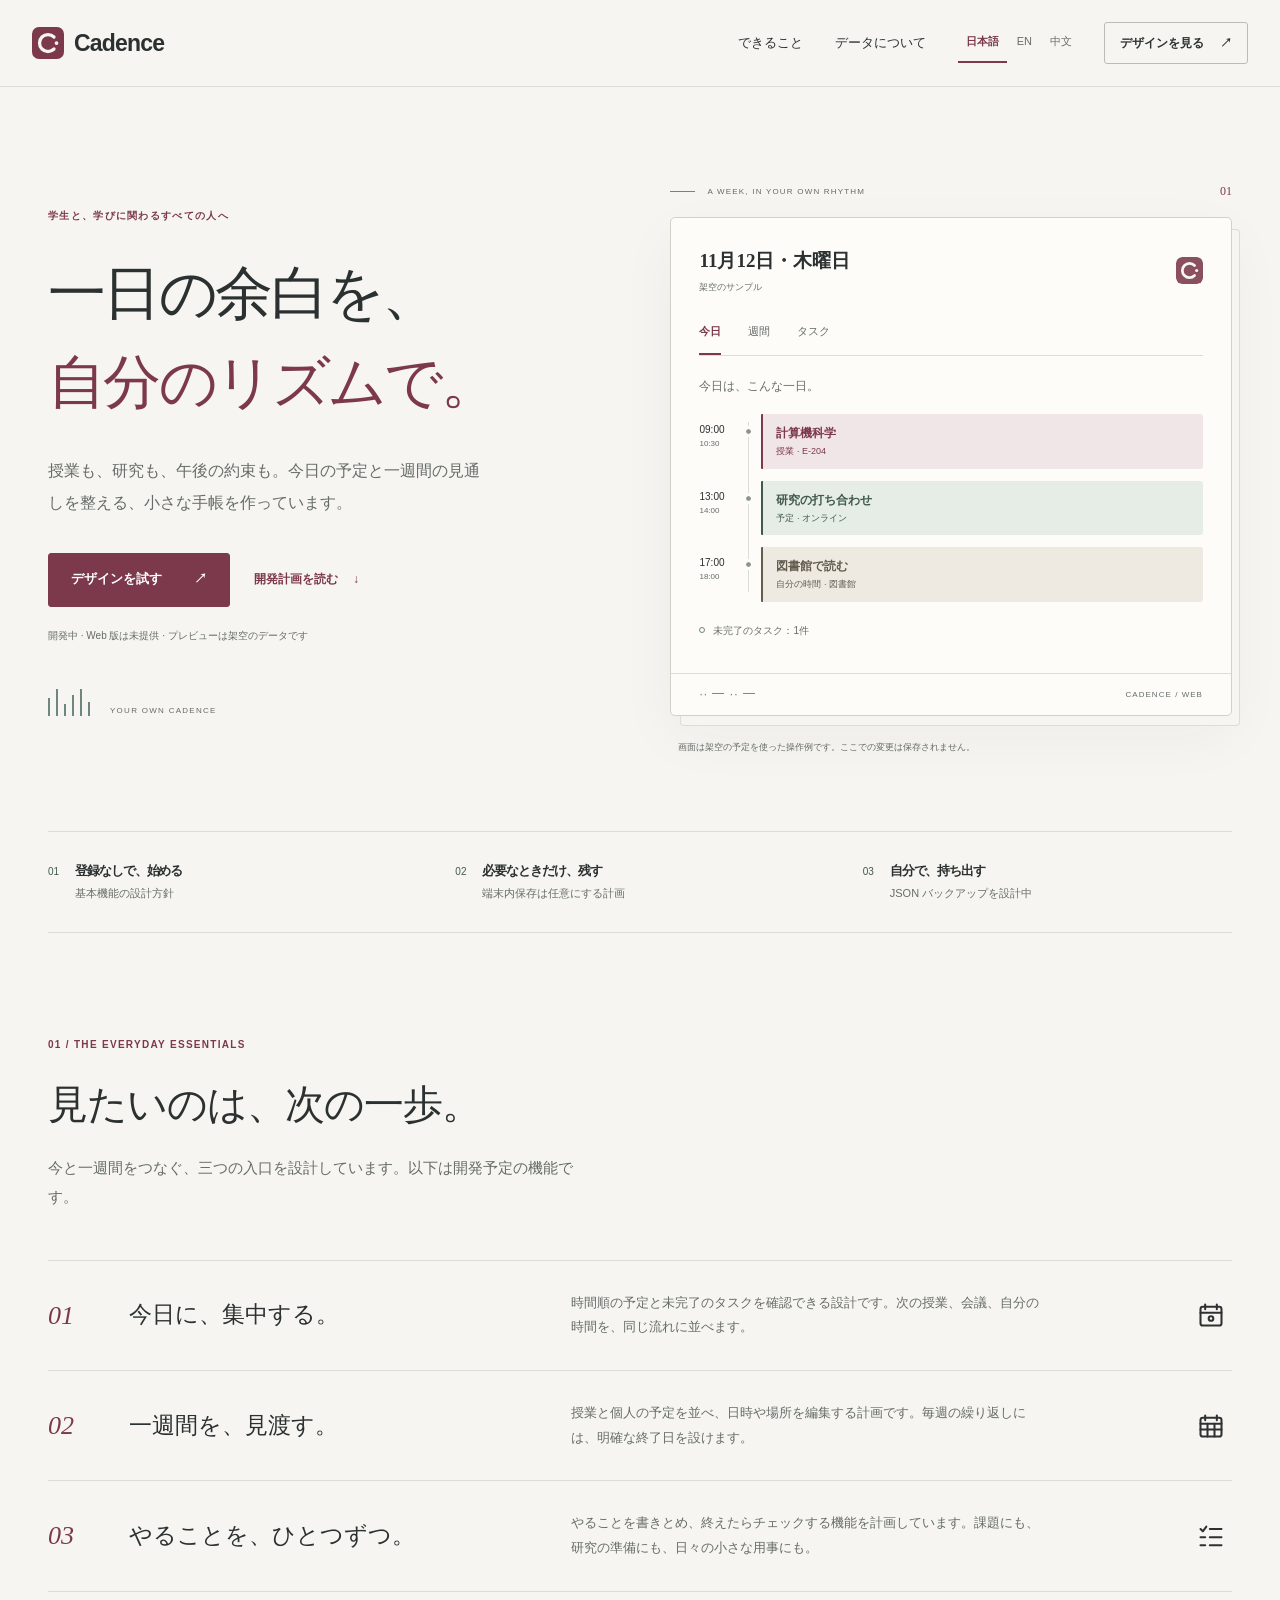
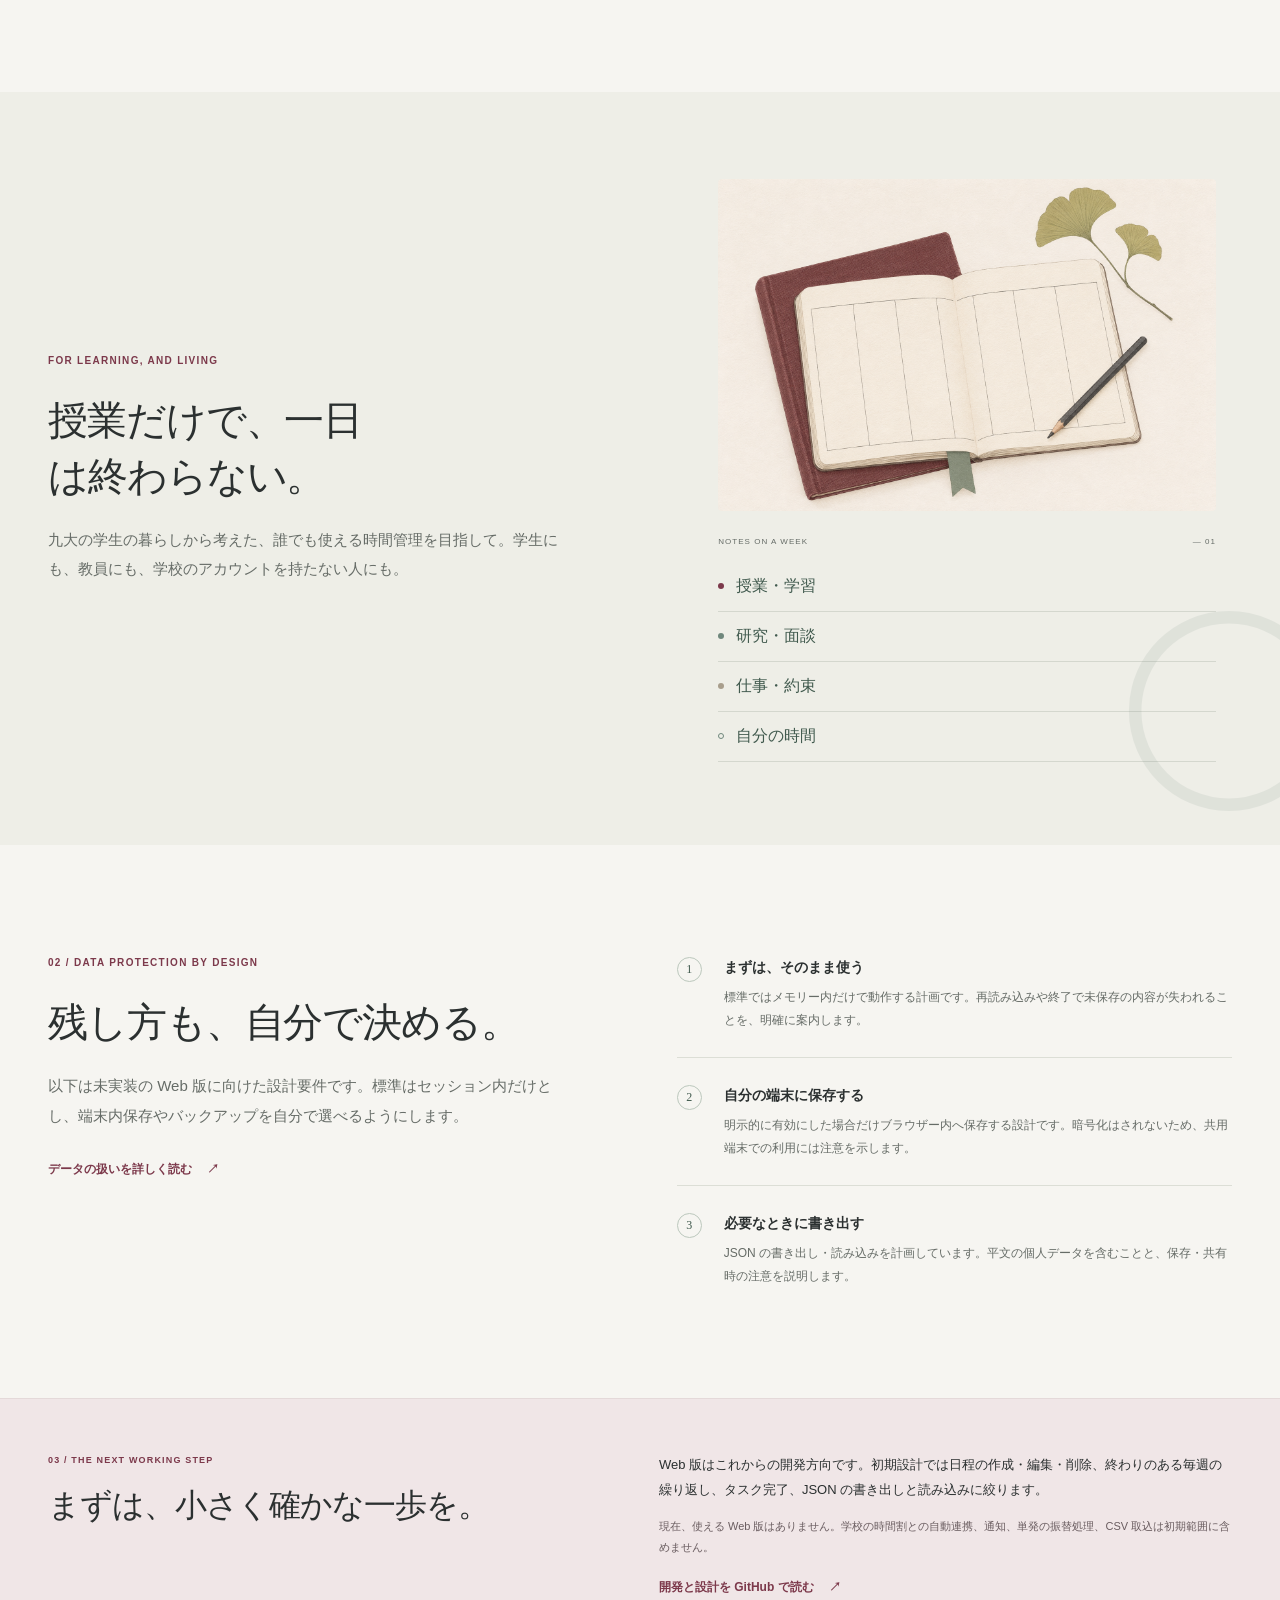
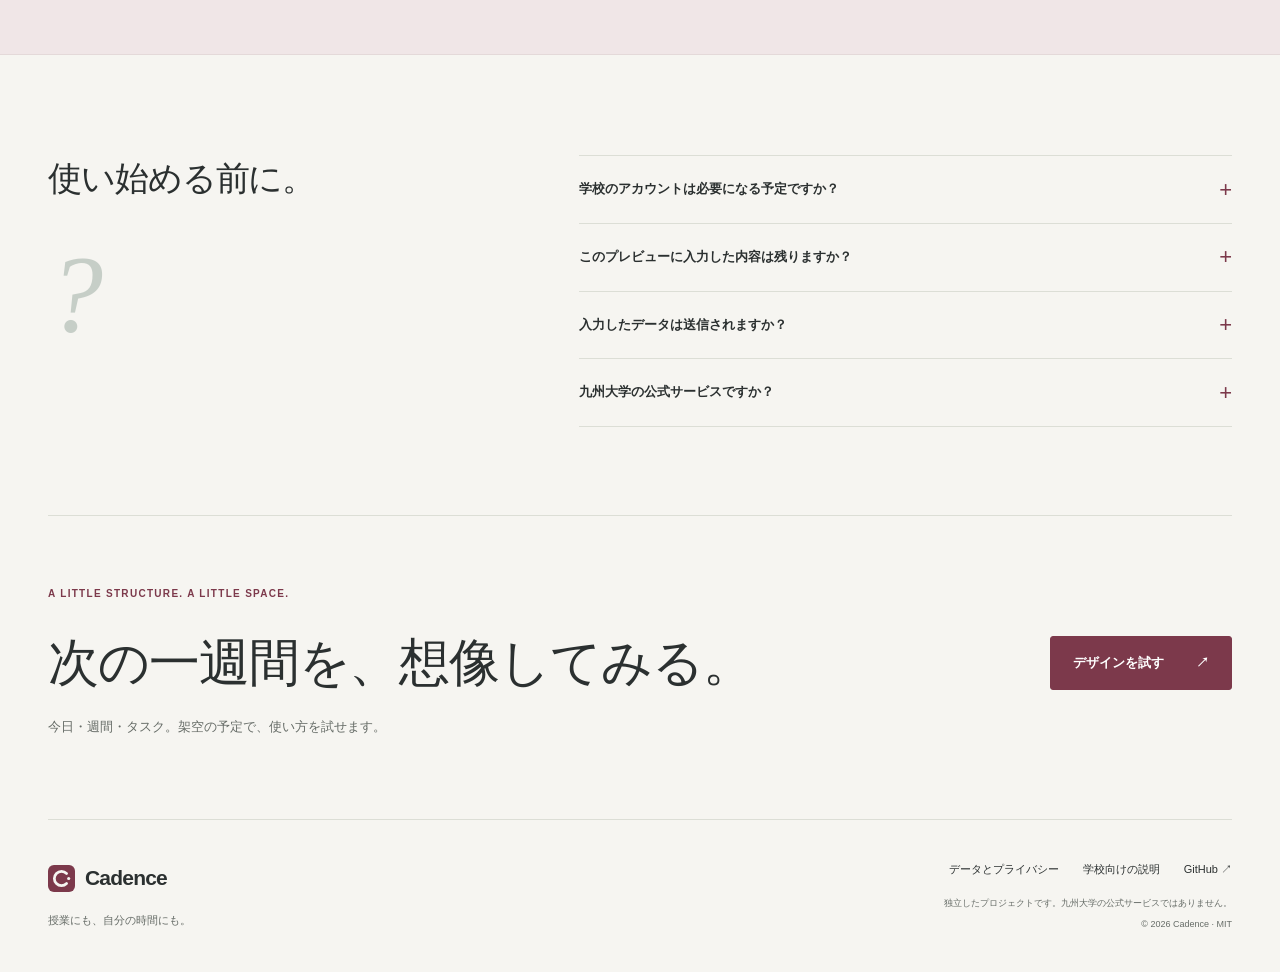
==== commit 98ead172: "Add Cadence artwork library and refresh website documentation" ====
--- a/website/index.html
+++ b/website/index.html
@@ -10,12 +10,19 @@
 <meta property="og:title" content="Cadence — 自分のリズムで、一週間を。">
 <meta property="og:description" content="授業、研究、仕事、自分の時間。今日・週間・タスクをつなぐ Cadence の開発構想と、架空の予定で試せるインタラクティブなデザイン。">
 <meta property="og:url" content="https://lorendw7.github.io/Cadence/">
+<meta property="og:image" content="https://lorendw7.github.io/Cadence/assets/social-card.png">
+<meta property="og:image:width" content="1200">
+<meta property="og:image:height" content="630">
+<meta property="og:image:alt" content="Cadence — independent time planner in development">
+<meta name="twitter:card" content="summary_large_image">
 <link rel="canonical" href="https://lorendw7.github.io/Cadence/">
 <link rel="alternate" hreflang="ja" href="https://lorendw7.github.io/Cadence/?lang=ja">
 <link rel="alternate" hreflang="en" href="https://lorendw7.github.io/Cadence/?lang=en">
 <link rel="alternate" hreflang="zh-Hans" href="https://lorendw7.github.io/Cadence/?lang=zh">
-<link rel="icon" href="assets/icon.svg" type="image/svg+xml">
-<link rel="stylesheet" href="assets/site.css?v=20261110-2">
+<link rel="icon" href="assets/favicon.ico" sizes="any">
+<link rel="icon" href="assets/icon-v2.svg" type="image/svg+xml">
+<link rel="apple-touch-icon" href="assets/apple-touch-icon.png">
+<link rel="stylesheet" href="assets/site.css?v=20261111-art">
 <script src="assets/content.js?v=20261110-2" defer></script>
 <script src="assets/lang.js?v=20261110-2" defer></script>
 <script src="assets/preview.js?v=20261110-2" defer></script>
@@ -24,7 +31,7 @@
 <a class="skip-link" href="#main">本文へ / Skip to content / 跳至正文</a>
 <header class="site-header">
   <nav class="nav-shell" aria-label="Cadence">
-    <a class="brand" href="index.html" data-language-link><img src="assets/icon.svg" width="32" height="32" alt=""><span>Cadence</span></a>
+    <a class="brand" href="index.html" data-language-link><img src="assets/icon-v2.svg" width="32" height="32" alt=""><span>Cadence</span></a>
     <div class="nav-middle"><a href="#essentials"><span data-i18n="nav.features">できること</span></a><a href="#your-data"><span data-i18n="nav.privacy">データについて</span></a></div>
     <div class="nav-end"><div class="languages" role="group" aria-label="表示言語" data-i18n-aria="lang.label"><button type="button" data-set="ja" aria-pressed="true">日本語</button><button type="button" data-set="en" aria-pressed="false">EN</button><button type="button" data-set="zh" aria-pressed="false">中文</button></div><a class="nav-app" href="#preview"><span data-i18n="nav.open">デザインを見る</span><span aria-hidden="true">↗</span></a></div>
   </nav>
@@ -42,7 +49,7 @@
     <figure id="preview" class="planner-figure" aria-describedby="preview-caption">
       <div class="figure-top"><span class="tiny-rule"></span><span data-i18n="preview.label" class="micro">A WEEK, IN YOUR OWN RHYTHM</span><span class="edition">01</span></div>
       <div class="planner">
-        <div class="planner-top"><div><p data-i18n="preview.date" class="planner-date">11月12日・木曜日</p><p data-i18n="preview.sample" class="sample-label">架空のサンプル</p></div><img src="assets/icon.svg" alt="" width="27" height="27"></div>
+        <div class="planner-top"><div><p data-i18n="preview.date" class="planner-date">11月12日・木曜日</p><p data-i18n="preview.sample" class="sample-label">架空のサンプル</p></div><img src="assets/icon-v2.svg" alt="" width="27" height="27"></div>
         <div class="preview-tabs" role="tablist" aria-label="表示の切り替え" data-i18n-aria="preview.tabs" hidden>
           <button type="button" role="tab" id="tab-today" aria-controls="panel-today" aria-selected="true" data-view="today"><span data-i18n="preview.today">今日</span></button>
           <button type="button" role="tab" id="tab-week" aria-controls="panel-week" aria-selected="false" tabindex="-1" data-view="week"><span data-i18n="preview.week">週間</span></button>
@@ -94,15 +101,16 @@
   <section class="essentials page-width" id="essentials">
     <div class="section-intro"><p data-i18n="features.kicker" class="eyebrow">01 / THE EVERYDAY ESSENTIALS</p><h2 data-i18n="features.title">見たいのは、次の一歩。</h2><p data-i18n="features.intro" class="section-lead">今と一週間をつなぐ、三つの入口を設計しています。以下は開発予定の機能です。</p></div>
     <div class="editorial-rows">
-      <article class="editorial-row"><span class="row-index">01</span><h3><span data-i18n="features.today.title">今日に、集中する。</span></h3><p data-i18n="features.today.text">時間順の予定と未完了のタスクを確認できる設計です。次の授業、会議、自分の時間を、同じ流れに並べます。</p><span class="row-symbol" aria-hidden="true">◷</span></article>
-      <article class="editorial-row"><span class="row-index">02</span><h3><span data-i18n="features.week.title">一週間を、見渡す。</span></h3><p data-i18n="features.week.text">授業と個人の予定を並べ、日時や場所を編集する計画です。毎週の繰り返しには、明確な終了日を設けます。</p><span class="row-symbol" aria-hidden="true">▦</span></article>
-      <article class="editorial-row"><span class="row-index">03</span><h3><span data-i18n="features.tasks.title">やることを、ひとつずつ。</span></h3><p data-i18n="features.tasks.text">やることを書きとめ、終えたらチェックする機能を計画しています。課題にも、研究の準備にも、日々の小さな用事にも。</p><span class="row-symbol" aria-hidden="true">✓</span></article>
+      <article class="editorial-row"><span class="row-index">01</span><h3><span data-i18n="features.today.title">今日に、集中する。</span></h3><p data-i18n="features.today.text">時間順の予定と未完了のタスクを確認できる設計です。次の授業、会議、自分の時間を、同じ流れに並べます。</p><span class="row-symbol" aria-hidden="true"><img src="assets/icons/today.svg" width="28" height="28" alt="" loading="lazy"></span></article>
+      <article class="editorial-row"><span class="row-index">02</span><h3><span data-i18n="features.week.title">一週間を、見渡す。</span></h3><p data-i18n="features.week.text">授業と個人の予定を並べ、日時や場所を編集する計画です。毎週の繰り返しには、明確な終了日を設けます。</p><span class="row-symbol" aria-hidden="true"><img src="assets/icons/week.svg" width="28" height="28" alt="" loading="lazy"></span></article>
+      <article class="editorial-row"><span class="row-index">03</span><h3><span data-i18n="features.tasks.title">やることを、ひとつずつ。</span></h3><p data-i18n="features.tasks.text">やることを書きとめ、終えたらチェックする機能を計画しています。課題にも、研究の準備にも、日々の小さな用事にも。</p><span class="row-symbol" aria-hidden="true"><img src="assets/icons/tasks.svg" width="28" height="28" alt="" loading="lazy"></span></article>
     </div>
   </section>
   <section class="life-section">
     <div class="life-inner page-width">
       <div><p data-i18n="use.kicker" class="eyebrow">FOR LEARNING, AND LIVING</p><h2 data-i18n="use.title">授業だけで、一日は終わらない。</h2><p data-i18n="use.text" class="section-lead">九大の学生の暮らしから考えた、誰でも使える時間管理を目指して。学生にも、教員にも、学校のアカウントを持たない人にも。</p></div>
       <div class="life-notebook" aria-hidden="true">
+        <img class="journal-editorial" src="assets/journal-editorial.png" width="1536" height="1024" alt="" loading="lazy" decoding="async">
         <div class="notebook-label"><span>NOTES ON A WEEK</span><span>— 01</span></div>
         <div class="notebook-line"><i class="notebook-dot dot-1"></i><span data-i18n="use.tag1">授業・学習</span><span class="notebook-stroke"></span></div>
         <div class="notebook-line"><i class="notebook-dot dot-2"></i><span data-i18n="use.tag2">研究・面談</span><span class="notebook-stroke"></span></div>
@@ -127,6 +135,6 @@
     <details><summary><span data-i18n="faq.q4">九州大学の公式サービスですか？</span><span class="faq-plus" aria-hidden="true">+</span></summary><p data-i18n="faq.a4">いいえ。Cadence は独立したプロジェクトです。大学の公認やシステム接続の許可は取得していません。将来の学校連携は、正式な許可とデータ提供方法の確認が前提です。</p></details></div></section>
   <section class="closing page-width"><p data-i18n="closing.kicker" class="eyebrow">A LITTLE STRUCTURE. A LITTLE SPACE.</p><div class="closing-line"><h2 data-i18n="closing.title">次の一週間を、想像してみる。</h2><a class="button button-wine" href="#preview"><span data-i18n="hero.open">デザインを試す</span><span aria-hidden="true">↗</span></a></div><p data-i18n="closing.text" class="section-lead">今日・週間・タスク。架空の予定で、使い方を試せます。</p></section>
 </main>
-<footer class="site-footer page-width"><div><a class="brand" href="index.html" data-language-link><img src="assets/icon.svg" width="32" height="32" alt=""><span>Cadence</span></a><p data-i18n="footer.tagline" class="footer-tagline">授業にも、自分の時間にも。</p></div><div class="footer-right"><div class="footer-links"><a href="privacy.html?lang=ja" data-language-link><span data-i18n="footer.privacy">データとプライバシー</span></a><a href="https://github.com/lorendw7/Cadence/blob/main/docs/SCHOOL_DEMO.md"><span data-i18n="footer.school">学校向けの説明</span></a><a href="https://github.com/lorendw7/Cadence">GitHub ↗</a></div><p data-i18n="footer.independent" class="independent-note">独立したプロジェクトです。九州大学の公式サービスではありません。</p><p class="copyright">© 2026 Cadence · MIT</p></div></footer>
+<footer class="site-footer page-width"><div><a class="brand" href="index.html" data-language-link><img src="assets/icon-v2.svg" width="32" height="32" alt=""><span>Cadence</span></a><p data-i18n="footer.tagline" class="footer-tagline">授業にも、自分の時間にも。</p></div><div class="footer-right"><div class="footer-links"><a href="privacy.html?lang=ja" data-language-link><span data-i18n="footer.privacy">データとプライバシー</span></a><a href="https://github.com/lorendw7/Cadence/blob/main/docs/SCHOOL_DEMO.md"><span data-i18n="footer.school">学校向けの説明</span></a><a href="https://github.com/lorendw7/Cadence">GitHub ↗</a></div><p data-i18n="footer.independent" class="independent-note">独立したプロジェクトです。九州大学の公式サービスではありません。</p><p class="copyright">© 2026 Cadence · MIT</p></div></footer>
 </body>
 </html>
--- a/website/assets/site.css
+++ b/website/assets/site.css
@@ -134,6 +134,8 @@
 .editorial-row h3 { font-family: var(--serif); font-weight: 500; font-size: 23px; line-height: 1.5; }
 .editorial-row > p { font-size: 13px; line-height: 1.9; color: var(--muted); max-width: 470px; }
 .row-symbol { color: var(--sage); text-align: right; font-size: 27px; font-weight: 300; }
+.row-symbol img { width: 28px; height: 28px; display: block; }
+.journal-editorial { display: block; width: 100%; height: auto; aspect-ratio: 3 / 2; margin-bottom: 24px; border-radius: 4px; }
 .life-section { background: #eeeee7; overflow: hidden; }
 .life-inner { display: grid; grid-template-columns: minmax(0,1.1fr) minmax(0,1fr); gap: 105px; align-items: center; padding-block: 75px; }
 .life-inner h2 { max-width: 500px; }
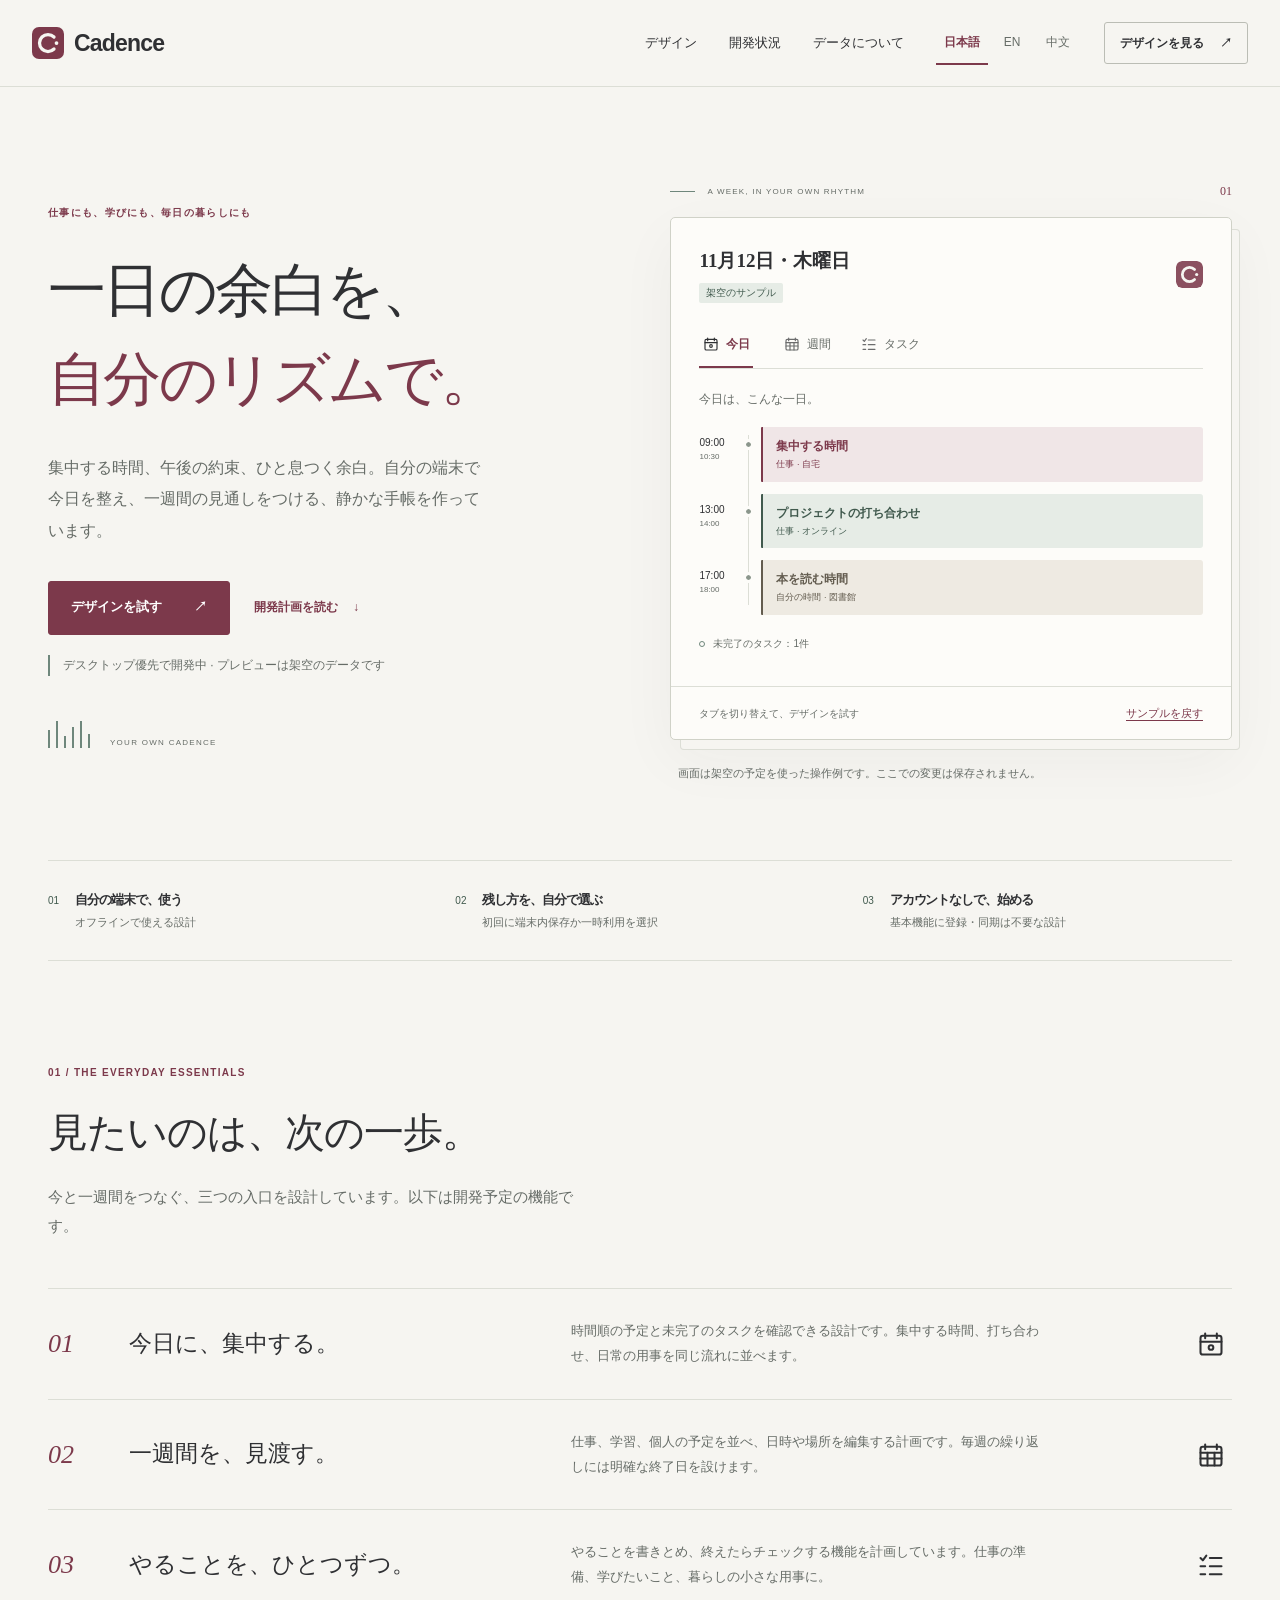
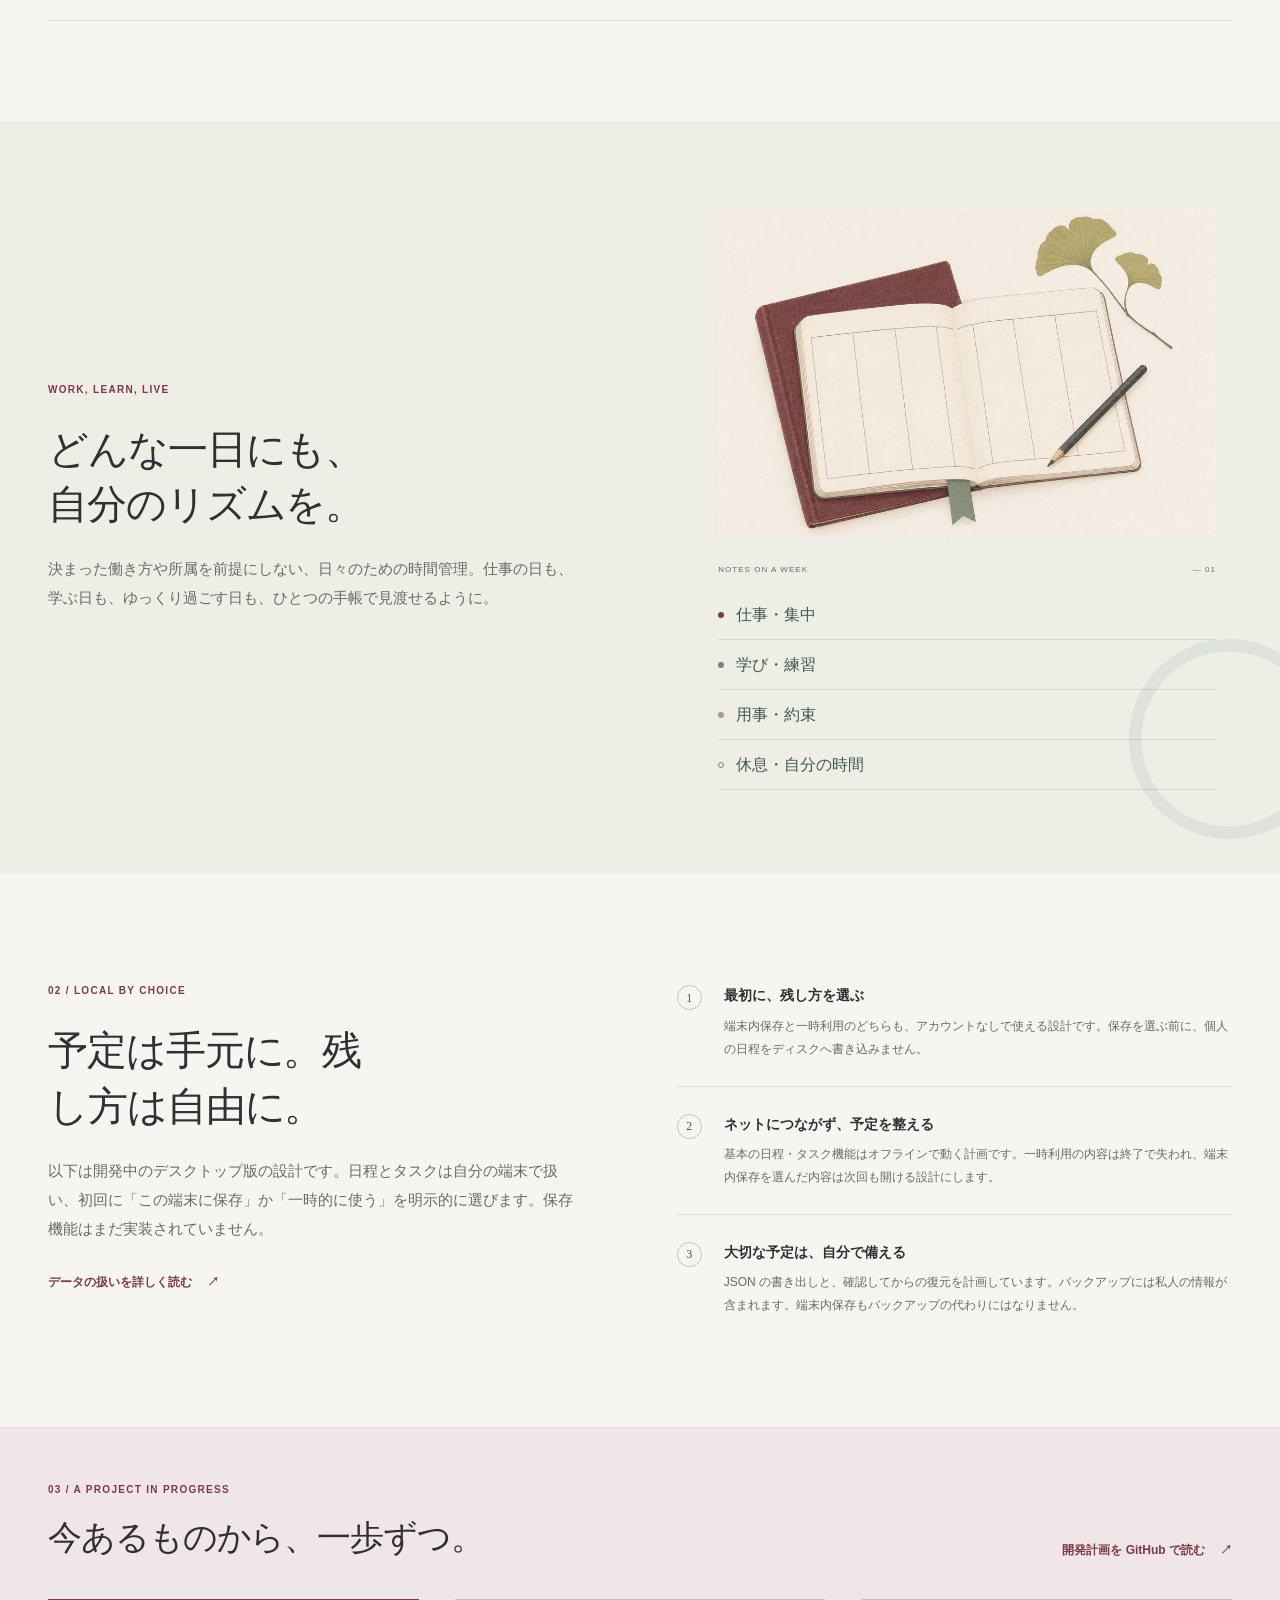
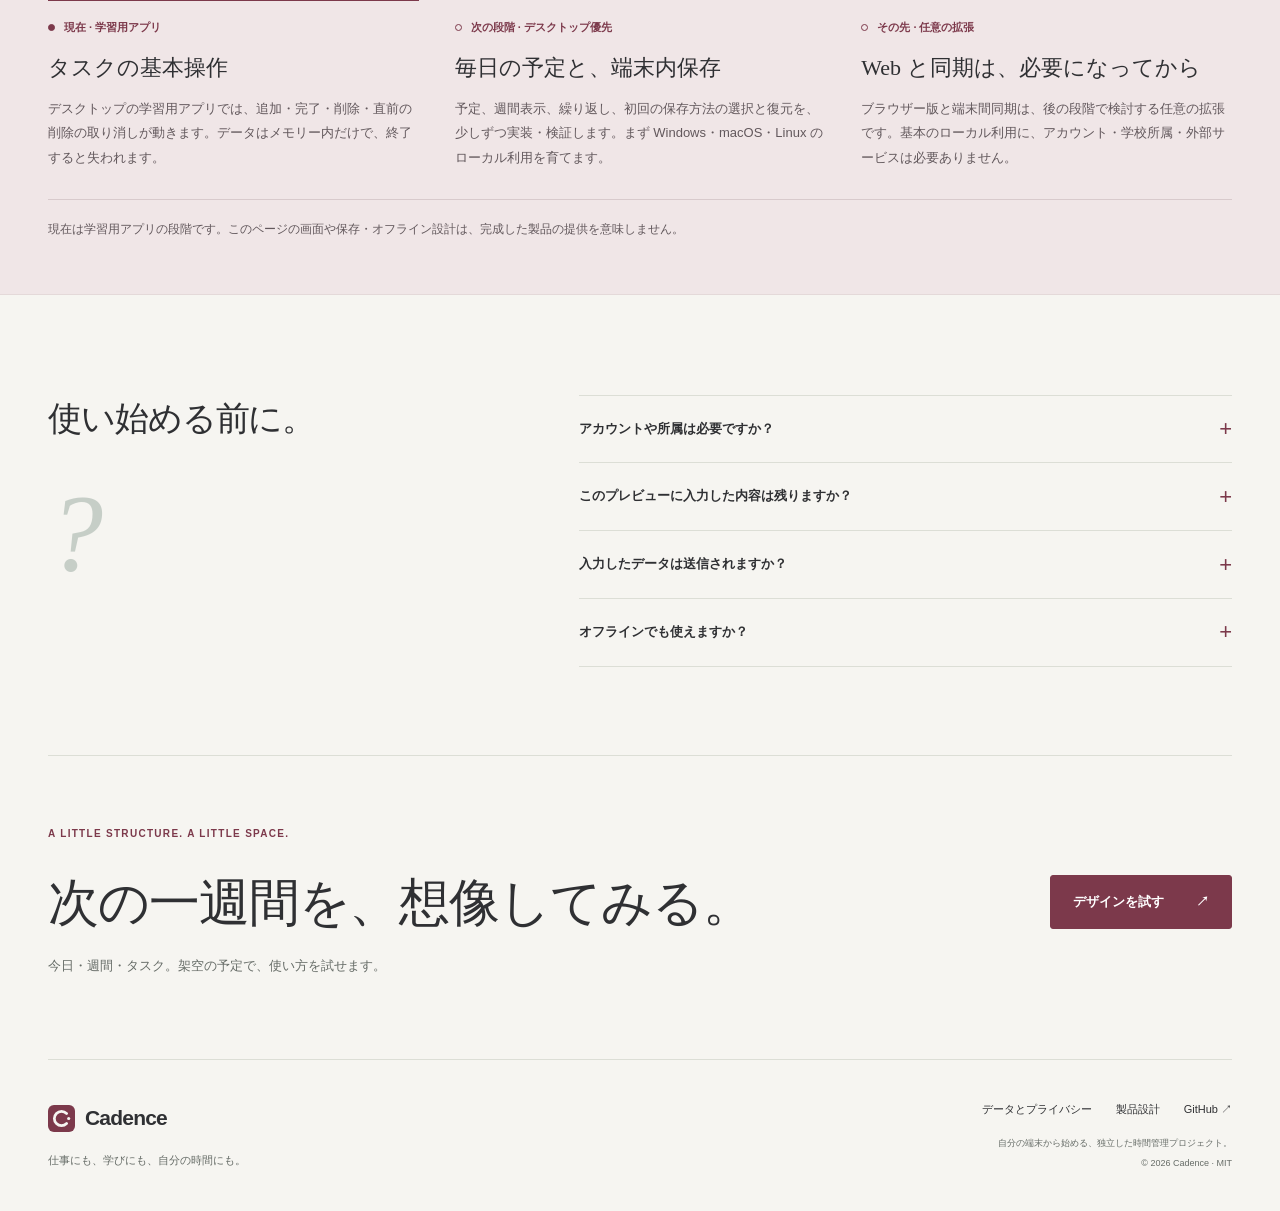
==== commit 1067c26f: "Redesign Cadence as a general-purpose local planner" ====
--- a/website/index.html
+++ b/website/index.html
@@ -5,10 +5,10 @@
 <meta name="viewport" content="width=device-width, initial-scale=1">
 <meta name="theme-color" content="#F6F5F1">
 <title>Cadence — 自分のリズムで、一週間を。</title>
-<meta name="description" content="授業、研究、仕事、自分の時間。今日・週間・タスクをつなぐ Cadence の開発構想と、架空の予定で試せるインタラクティブなデザイン。">
+<meta name="description" content="仕事、学び、暮らし、自分の時間。端末で使う時間管理ツール Cadence の構想を、架空の今日・週間・タスクで試せます。デスクトップ版から開発中です。">
 <meta property="og:type" content="website">
 <meta property="og:title" content="Cadence — 自分のリズムで、一週間を。">
-<meta property="og:description" content="授業、研究、仕事、自分の時間。今日・週間・タスクをつなぐ Cadence の開発構想と、架空の予定で試せるインタラクティブなデザイン。">
+<meta property="og:description" content="仕事、学び、暮らし、自分の時間。端末で使う時間管理ツール Cadence の構想を、架空の今日・週間・タスクで試せます。デスクトップ版から開発中です。">
 <meta property="og:url" content="https://lorendw7.github.io/Cadence/">
 <meta property="og:image" content="https://lorendw7.github.io/Cadence/assets/social-card.png">
 <meta property="og:image:width" content="1200">
@@ -22,28 +22,28 @@
 <link rel="icon" href="assets/favicon.ico" sizes="any">
 <link rel="icon" href="assets/icon-v2.svg" type="image/svg+xml">
 <link rel="apple-touch-icon" href="assets/apple-touch-icon.png">
-<link rel="stylesheet" href="assets/site.css?v=20261111-art">
-<script src="assets/content.js?v=20261110-2" defer></script>
-<script src="assets/lang.js?v=20261110-2" defer></script>
-<script src="assets/preview.js?v=20261110-2" defer></script>
+<link rel="stylesheet" href="assets/site.css?v=20261111-week">
+<script src="assets/content.js?v=20261111-week" defer></script>
+<script src="assets/lang.js?v=20261111-week" defer></script>
+<script src="assets/preview.js?v=20261111-week" defer></script>
 </head>
 <body data-page="home">
 <a class="skip-link" href="#main">本文へ / Skip to content / 跳至正文</a>
 <header class="site-header">
   <nav class="nav-shell" aria-label="Cadence">
     <a class="brand" href="index.html" data-language-link><img src="assets/icon-v2.svg" width="32" height="32" alt=""><span>Cadence</span></a>
-    <div class="nav-middle"><a href="#essentials"><span data-i18n="nav.features">できること</span></a><a href="#your-data"><span data-i18n="nav.privacy">データについて</span></a></div>
-    <div class="nav-end"><div class="languages" role="group" aria-label="表示言語" data-i18n-aria="lang.label"><button type="button" data-set="ja" aria-pressed="true">日本語</button><button type="button" data-set="en" aria-pressed="false">EN</button><button type="button" data-set="zh" aria-pressed="false">中文</button></div><a class="nav-app" href="#preview"><span data-i18n="nav.open">デザインを見る</span><span aria-hidden="true">↗</span></a></div>
+    <div class="nav-middle"><a href="#essentials"><span data-i18n="nav.features">デザイン</span></a><a href="#progress"><span data-i18n="nav.progress">開発状況</span></a><a href="#your-data"><span data-i18n="nav.privacy">データについて</span></a></div>
+    <div class="nav-end"><div class="languages" role="group" hidden aria-label="表示言語" data-i18n-aria="lang.label"><button type="button" data-set="ja" aria-pressed="true">日本語</button><button type="button" data-set="en" aria-pressed="false">EN</button><button type="button" data-set="zh" aria-pressed="false">中文</button></div><a class="nav-app" href="#preview"><span data-i18n="nav.open">デザインを見る</span><span aria-hidden="true">↗</span></a></div>
   </nav>
 </header>
 <main id="main">
   <section class="hero page-width">
     <div class="hero-copy">
-      <p data-i18n="hero.kicker" class="eyebrow">学生と、学びに関わるすべての人へ</p>
+      <p data-i18n="hero.kicker" class="eyebrow">仕事にも、学びにも、毎日の暮らしにも</p>
       <h1><span data-i18n="hero.line1">一日の余白を、</span><br><em data-i18n="hero.line2">自分のリズムで。</em></h1>
-      <p data-i18n="hero.lead" class="hero-lead">授業も、研究も、午後の約束も。今日の予定と一週間の見通しを整える、小さな手帳を作っています。</p>
+      <p data-i18n="hero.lead" class="hero-lead">集中する時間、午後の約束、ひと息つく余白。自分の端末で今日を整え、一週間の見通しをつける、静かな手帳を作っています。</p>
       <div class="hero-actions"><a class="button button-wine" href="#preview"><span data-i18n="hero.open">デザインを試す</span><span aria-hidden="true">↗</span></a><a class="text-link" href="https://github.com/lorendw7/Cadence/blob/main/docs/ROADMAP.md"><span data-i18n="hero.explore">開発計画を読む</span><span aria-hidden="true">↓</span></a></div>
-      <p data-i18n="hero.note" class="hero-note">開発中 · Web 版は未提供 · プレビューは架空のデータです</p>
+      <p data-i18n="hero.note" class="hero-note">デスクトップ優先で開発中 · プレビューは架空のデータです</p>
       <div class="rhythm-mark" aria-hidden="true"><span></span><span></span><span></span><span></span><span></span><span></span><small>YOUR OWN CADENCE</small></div>
     </div>
     <figure id="preview" class="planner-figure" aria-describedby="preview-caption">
@@ -51,90 +51,106 @@
       <div class="planner">
         <div class="planner-top"><div><p data-i18n="preview.date" class="planner-date">11月12日・木曜日</p><p data-i18n="preview.sample" class="sample-label">架空のサンプル</p></div><img src="assets/icon-v2.svg" alt="" width="27" height="27"></div>
         <div class="preview-tabs" role="tablist" aria-label="表示の切り替え" data-i18n-aria="preview.tabs" hidden>
-          <button type="button" role="tab" id="tab-today" aria-controls="panel-today" aria-selected="true" data-view="today"><span data-i18n="preview.today">今日</span></button>
-          <button type="button" role="tab" id="tab-week" aria-controls="panel-week" aria-selected="false" tabindex="-1" data-view="week"><span data-i18n="preview.week">週間</span></button>
-          <button type="button" role="tab" id="tab-tasks" aria-controls="panel-tasks" aria-selected="false" tabindex="-1" data-view="tasks"><span data-i18n="preview.tasks">タスク</span></button>
+          <button type="button" role="tab" id="tab-today" aria-controls="panel-today" aria-selected="true" data-view="today"><img src="assets/icons/today.svg" width="16" height="16" alt=""><span data-i18n="preview.today">今日</span></button>
+          <button type="button" role="tab" id="tab-week" aria-controls="panel-week" aria-selected="false" tabindex="-1" data-view="week"><img src="assets/icons/week.svg" width="16" height="16" alt=""><span data-i18n="preview.week">週間</span></button>
+          <button type="button" role="tab" id="tab-tasks" aria-controls="panel-tasks" aria-selected="false" tabindex="-1" data-view="tasks"><img src="assets/icons/tasks.svg" width="16" height="16" alt=""><span data-i18n="preview.tasks">タスク</span></button>
         </div>
         <div id="panel-today" class="preview-panel today-panel" role="tabpanel" aria-labelledby="tab-today" tabindex="0">
           <h2 data-i18n="preview.day" class="preview-heading">今日は、こんな一日。</h2>
           <div class="timeline">
-            <div class="timeline-row"><time>09:00<span>10:30</span></time><div class="timeline-plan plan-wine"><h3 data-i18n="preview.course">計算機科学</h3><p data-i18n="preview.coursePlace">授業 · E-204</p></div></div>
-            <div class="timeline-row"><time>13:00<span>14:00</span></time><div class="timeline-plan plan-sage"><h3 data-i18n="preview.meeting">研究の打ち合わせ</h3><p data-i18n="preview.meetingPlace">予定 · オンライン</p></div></div>
-            <div class="timeline-row"><time>17:00<span>18:00</span></time><div class="timeline-plan plan-stone"><h3 data-i18n="preview.reading">図書館で読む</h3><p data-i18n="preview.readingPlace">自分の時間 · 図書館</p></div></div>
+            <div class="timeline-row"><time>09:00<span>10:30</span></time><div class="timeline-plan plan-wine"><h3 data-i18n="preview.focus">集中する時間</h3><p data-i18n="preview.focusPlace">仕事 · 自宅</p></div></div>
+            <div class="timeline-row"><time>13:00<span>14:00</span></time><div class="timeline-plan plan-sage"><h3 data-i18n="preview.meeting">プロジェクトの打ち合わせ</h3><p data-i18n="preview.meetingPlace">仕事 · オンライン</p></div></div>
+            <div class="timeline-row"><time>17:00<span>18:00</span></time><div class="timeline-plan plan-stone"><h3 data-i18n="preview.reading">本を読む時間</h3><p data-i18n="preview.readingPlace">自分の時間 · 図書館</p></div></div>
           </div>
           <div class="remaining"><span class="remaining-dot" aria-hidden="true"></span><span data-i18n="preview.remaining" data-count="1">未完了のタスク：1件</span></div>
         </div>
         <div id="panel-week" class="preview-panel week-panel" role="tabpanel" aria-labelledby="tab-week" tabindex="0" hidden>
           <div class="week-canvas">
-            <div class="week-days"><span></span><span><span data-i18n="preview.mon">月</span><b>9</b></span><span><span data-i18n="preview.tue">火</span><b>10</b></span><span><span data-i18n="preview.wed">水</span><b>11</b></span><span class="current-day"><span data-i18n="preview.thu">木</span><b>12</b></span><span><span data-i18n="preview.fri">金</span><b>13</b></span></div>
-            <div class="week-body"><div class="week-hours"><span>09:00</span><span>11:00</span><span>13:00</span><span>15:00</span></div><div class="week-grid">
-              <div class="week-event plan-wine" style="--day:1;--row:1"><span data-i18n="preview.course">計算機科学</span><small>09:00</small></div>
-              <div class="week-event plan-sage" style="--day:2;--row:2"><span data-i18n="preview.office">面談</span><small>11:00</small></div>
+            <div class="week-days"><span></span><span><span data-i18n="preview.mon">月</span><b>9</b></span><span><span data-i18n="preview.tue">火</span><b>10</b></span><span><span data-i18n="preview.wed">水</span><b>11</b></span><span class="current-day"><span data-i18n="preview.thu">木</span><b>12</b></span><span><span data-i18n="preview.fri">金</span><b>13</b></span><span><span data-i18n="preview.sat">土</span><b>14</b></span><span><span data-i18n="preview.sun">日</span><b>15</b></span></div>
+            <div class="week-body"><div class="week-hours"><span>09:00</span><span>11:00</span><span>13:00</span><span>15:00</span><span>17:00</span></div><div class="week-grid">
+              <div class="week-event plan-wine" style="--day:1;--row:1"><span data-i18n="preview.focus">集中する時間</span><small>09:00</small></div>
+              <div class="week-event plan-sage" style="--day:2;--row:2"><span data-i18n="preview.appointment">用事</span><small>11:00</small></div>
               <div class="week-event plan-stone" style="--day:2;--row:4"><span data-i18n="preview.study">自習</span><small>15:00</small></div>
-              <div class="week-event plan-wine" style="--day:3;--row:3"><span data-i18n="preview.seminar">ゼミ</span><small>13:00</small></div>
-              <div class="week-event plan-wine" style="--day:4;--row:1"><span data-i18n="preview.course">計算機科学</span><small>09:00</small></div>
-              <div class="week-event plan-sage" style="--day:4;--row:3"><span data-i18n="preview.meeting">研究の打ち合わせ</span><small>13:00</small></div>
+              <div class="week-event plan-wine" style="--day:3;--row:3"><span data-i18n="preview.workshop">学習会</span><small>13:00</small></div>
+              <div class="week-event plan-wine" style="--day:4;--row:1"><span data-i18n="preview.focus">集中する時間</span><small>09:00</small></div>
+              <div class="week-event plan-sage" style="--day:4;--row:3"><span data-i18n="preview.meeting">プロジェクトの打ち合わせ</span><small>13:00</small></div>
+              <div class="week-event plan-stone" style="--day:4;--row:5"><span data-i18n="preview.reading">本を読む時間</span><small>17:00</small></div>
               <div class="week-event plan-stone" style="--day:5;--row:4"><span data-i18n="preview.walk">散歩</span><small>15:00</small></div>
+              <div class="week-event plan-sage" style="--day:6;--row:2"><span data-i18n="preview.friends">友人とお茶</span><small>11:00</small></div>
+              <div class="week-event plan-stone" style="--day:7;--row:1"><span data-i18n="preview.rest">ゆっくり過ごす朝</span><small>09:00</small></div>
             </div></div>
           </div>
+          <p data-i18n="preview.weekHint" class="week-hint">架空の一週間 · 横にスクロールして全体を確認できます。</p>
         </div>
         <div id="panel-tasks" class="preview-panel tasks-panel" role="tabpanel" aria-labelledby="tab-tasks" tabindex="0" hidden>
           <h2 data-i18n="preview.tasks" class="preview-heading">タスク</h2>
           <div class="demo-task-list">
-            <label class="demo-task"><input type="checkbox" data-demo-task><span><span data-i18n="preview.task1">レポートの構成を考える</span></span></label>
-            <label class="demo-task"><input type="checkbox" data-demo-task checked><span><span data-i18n="preview.task2">来週の資料を準備する</span></span></label>
+            <label class="demo-task"><input type="checkbox" data-demo-task><span><span data-i18n="preview.task1">次の企画の構成を考える</span></span></label>
+            <label class="demo-task"><input type="checkbox" data-demo-task checked><span><span data-i18n="preview.task2">健診を予約する</span></span></label>
           </div>
           <p data-i18n="preview.tasksHint" class="preview-hint">チェックを切り替えて、完了の感覚を試せます。</p>
           <p class="remaining"><span data-i18n="preview.remaining" data-count="1">未完了のタスク：1件</span></p>
         </div>
-        <div class="planner-bottom"><span class="mini-cadence" aria-hidden="true">·· ━ ·· ━</span><span>CADENCE / WEB</span></div>
+        <div class="planner-bottom"><span data-i18n="preview.try" class="preview-instruction" hidden>タブを切り替えて、デザインを試す</span><button type="button" class="reset-preview" id="reset-preview" data-i18n="preview.reset" hidden>サンプルを戻す</button></div>
       </div>
       <figcaption data-i18n="preview.caption" id="preview-caption">画面は架空の予定を使った操作例です。ここでの変更は保存されません。</figcaption>
+      <noscript><p class="preview-noscript">JavaScript が無効のため、「今日」の静止例を表示しています。</p></noscript>
       <p class="sr-only" id="demo-status" role="status" aria-live="polite"></p>
     </figure>
   </section>
   <div class="principle-strip page-width">
-    <div class="principle"><span class="small-index">01</span><div><h2 data-i18n="strip.1.title">登録なしで、始める</h2><p data-i18n="strip.1.text">基本機能の設計方針</p></div></div>
-    <div class="principle"><span class="small-index">02</span><div><h2 data-i18n="strip.2.title">必要なときだけ、残す</h2><p data-i18n="strip.2.text">端末内保存は任意にする計画</p></div></div>
-    <div class="principle"><span class="small-index">03</span><div><h2 data-i18n="strip.3.title">自分で、持ち出す</h2><p data-i18n="strip.3.text">JSON バックアップを設計中</p></div></div>
+    <div class="principle"><span class="small-index">01</span><div><h2 data-i18n="strip.1.title">自分の端末で、使う</h2><p data-i18n="strip.1.text">オフラインで使える設計</p></div></div>
+    <div class="principle"><span class="small-index">02</span><div><h2 data-i18n="strip.2.title">残し方を、自分で選ぶ</h2><p data-i18n="strip.2.text">初回に端末内保存か一時利用を選択</p></div></div>
+    <div class="principle"><span class="small-index">03</span><div><h2 data-i18n="strip.3.title">アカウントなしで、始める</h2><p data-i18n="strip.3.text">基本機能に登録・同期は不要な設計</p></div></div>
   </div>
   <section class="essentials page-width" id="essentials">
     <div class="section-intro"><p data-i18n="features.kicker" class="eyebrow">01 / THE EVERYDAY ESSENTIALS</p><h2 data-i18n="features.title">見たいのは、次の一歩。</h2><p data-i18n="features.intro" class="section-lead">今と一週間をつなぐ、三つの入口を設計しています。以下は開発予定の機能です。</p></div>
     <div class="editorial-rows">
-      <article class="editorial-row"><span class="row-index">01</span><h3><span data-i18n="features.today.title">今日に、集中する。</span></h3><p data-i18n="features.today.text">時間順の予定と未完了のタスクを確認できる設計です。次の授業、会議、自分の時間を、同じ流れに並べます。</p><span class="row-symbol" aria-hidden="true"><img src="assets/icons/today.svg" width="28" height="28" alt="" loading="lazy"></span></article>
-      <article class="editorial-row"><span class="row-index">02</span><h3><span data-i18n="features.week.title">一週間を、見渡す。</span></h3><p data-i18n="features.week.text">授業と個人の予定を並べ、日時や場所を編集する計画です。毎週の繰り返しには、明確な終了日を設けます。</p><span class="row-symbol" aria-hidden="true"><img src="assets/icons/week.svg" width="28" height="28" alt="" loading="lazy"></span></article>
-      <article class="editorial-row"><span class="row-index">03</span><h3><span data-i18n="features.tasks.title">やることを、ひとつずつ。</span></h3><p data-i18n="features.tasks.text">やることを書きとめ、終えたらチェックする機能を計画しています。課題にも、研究の準備にも、日々の小さな用事にも。</p><span class="row-symbol" aria-hidden="true"><img src="assets/icons/tasks.svg" width="28" height="28" alt="" loading="lazy"></span></article>
+      <article class="editorial-row"><span class="row-index">01</span><h3><span data-i18n="features.today.title">今日に、集中する。</span></h3><p data-i18n="features.today.text">時間順の予定と未完了のタスクを確認できる設計です。集中する時間、打ち合わせ、日常の用事を同じ流れに並べます。</p><span class="row-symbol" aria-hidden="true"><img src="assets/icons/today.svg" width="28" height="28" alt="" loading="lazy"></span></article>
+      <article class="editorial-row"><span class="row-index">02</span><h3><span data-i18n="features.week.title">一週間を、見渡す。</span></h3><p data-i18n="features.week.text">仕事、学習、個人の予定を並べ、日時や場所を編集する計画です。毎週の繰り返しには明確な終了日を設けます。</p><span class="row-symbol" aria-hidden="true"><img src="assets/icons/week.svg" width="28" height="28" alt="" loading="lazy"></span></article>
+      <article class="editorial-row"><span class="row-index">03</span><h3><span data-i18n="features.tasks.title">やることを、ひとつずつ。</span></h3><p data-i18n="features.tasks.text">やることを書きとめ、終えたらチェックする機能を計画しています。仕事の準備、学びたいこと、暮らしの小さな用事に。</p><span class="row-symbol" aria-hidden="true"><img src="assets/icons/tasks.svg" width="28" height="28" alt="" loading="lazy"></span></article>
     </div>
   </section>
   <section class="life-section">
     <div class="life-inner page-width">
-      <div><p data-i18n="use.kicker" class="eyebrow">FOR LEARNING, AND LIVING</p><h2 data-i18n="use.title">授業だけで、一日は終わらない。</h2><p data-i18n="use.text" class="section-lead">九大の学生の暮らしから考えた、誰でも使える時間管理を目指して。学生にも、教員にも、学校のアカウントを持たない人にも。</p></div>
+      <div><p data-i18n="use.kicker" class="eyebrow">WORK, LEARN, LIVE</p><h2 data-i18n="use.title">どんな一日にも、自分のリズムを。</h2><p data-i18n="use.text" class="section-lead">決まった働き方や所属を前提にしない、日々のための時間管理。仕事の日も、学ぶ日も、ゆっくり過ごす日も、ひとつの手帳で見渡せるように。</p></div>
       <div class="life-notebook" aria-hidden="true">
-        <img class="journal-editorial" src="assets/journal-editorial.png" width="1536" height="1024" alt="" loading="lazy" decoding="async">
+        <picture>
+          <source type="image/webp" srcset="assets/journal-editorial-480.webp 480w, assets/journal-editorial-960.webp 960w, assets/journal-editorial-1536.webp 1536w" sizes="(max-width: 600px) calc(100vw - 70px), (max-width: 1100px) 42vw, 505px">
+          <img class="journal-editorial" src="assets/journal-editorial.png" width="1536" height="1024" alt="" loading="lazy" decoding="async">
+        </picture>
         <div class="notebook-label"><span>NOTES ON A WEEK</span><span>— 01</span></div>
-        <div class="notebook-line"><i class="notebook-dot dot-1"></i><span data-i18n="use.tag1">授業・学習</span><span class="notebook-stroke"></span></div>
-        <div class="notebook-line"><i class="notebook-dot dot-2"></i><span data-i18n="use.tag2">研究・面談</span><span class="notebook-stroke"></span></div>
-        <div class="notebook-line"><i class="notebook-dot dot-3"></i><span data-i18n="use.tag3">仕事・約束</span><span class="notebook-stroke"></span></div>
-        <div class="notebook-line"><i class="notebook-dot dot-4"></i><span data-i18n="use.tag4">自分の時間</span><span class="notebook-stroke"></span></div>
+        <div class="notebook-line"><i class="notebook-dot dot-1"></i><span data-i18n="use.tag1">仕事・集中</span><span class="notebook-stroke"></span></div>
+        <div class="notebook-line"><i class="notebook-dot dot-2"></i><span data-i18n="use.tag2">学び・練習</span><span class="notebook-stroke"></span></div>
+        <div class="notebook-line"><i class="notebook-dot dot-3"></i><span data-i18n="use.tag3">用事・約束</span><span class="notebook-stroke"></span></div>
+        <div class="notebook-line"><i class="notebook-dot dot-4"></i><span data-i18n="use.tag4">休息・自分の時間</span><span class="notebook-stroke"></span></div>
         <svg class="cadence-orbit" viewBox="0 0 200 200" fill="none"><circle cx="100" cy="100" r="74" stroke="currentColor" stroke-width="1"/><path d="M153 47a75 75 0 1 0 0 106" stroke="currentColor" stroke-width="10" stroke-linecap="round"/><circle cx="174" cy="100" r="7" fill="currentColor"/></svg>
       </div>
     </div>
   </section>
   <section class="data-section page-width" id="your-data">
-    <div class="data-intro"><p data-i18n="data.kicker" class="eyebrow">02 / DATA PROTECTION BY DESIGN</p><h2 data-i18n="data.title">残し方も、自分で決める。</h2><p data-i18n="data.intro" class="section-lead">以下は未実装の Web 版に向けた設計要件です。標準はセッション内だけとし、端末内保存やバックアップを自分で選べるようにします。</p><a class="text-link" href="privacy.html?lang=ja" data-language-link><span data-i18n="data.link">データの扱いを詳しく読む</span><span aria-hidden="true">↗</span></a></div>
-    <ol class="data-steps"><li><span class="step-index">1</span><div><h3 data-i18n="data.step1.title">まずは、そのまま使う</h3><p data-i18n="data.step1.text">標準ではメモリー内だけで動作する計画です。再読み込みや終了で未保存の内容が失われることを、明確に案内します。</p></div></li>
-      <li><span class="step-index">2</span><div><h3 data-i18n="data.step2.title">自分の端末に保存する</h3><p data-i18n="data.step2.text">明示的に有効にした場合だけブラウザー内へ保存する設計です。暗号化はされないため、共用端末での利用には注意を示します。</p></div></li>
-      <li><span class="step-index">3</span><div><h3 data-i18n="data.step3.title">必要なときに書き出す</h3><p data-i18n="data.step3.text">JSON の書き出し・読み込みを計画しています。平文の個人データを含むことと、保存・共有時の注意を説明します。</p></div></li></ol>
+    <div class="data-intro"><p data-i18n="data.kicker" class="eyebrow">02 / LOCAL BY CHOICE</p><h2 data-i18n="data.title">予定は手元に。残し方は自由に。</h2><p data-i18n="data.intro" class="section-lead">以下は開発中のデスクトップ版の設計です。日程とタスクは自分の端末で扱い、初回に「この端末に保存」か「一時的に使う」を明示的に選びます。保存機能はまだ実装されていません。</p><a class="text-link" href="privacy.html?lang=ja" data-language-link><span data-i18n="data.link">データの扱いを詳しく読む</span><span aria-hidden="true">↗</span></a></div>
+    <ol class="data-steps"><li><span class="step-index">1</span><div><h3 data-i18n="data.step1.title">最初に、残し方を選ぶ</h3><p data-i18n="data.step1.text">端末内保存と一時利用のどちらも、アカウントなしで使える設計です。保存を選ぶ前に、個人の日程をディスクへ書き込みません。</p></div></li>
+      <li><span class="step-index">2</span><div><h3 data-i18n="data.step2.title">ネットにつながず、予定を整える</h3><p data-i18n="data.step2.text">基本の日程・タスク機能はオフラインで動く計画です。一時利用の内容は終了で失われ、端末内保存を選んだ内容は次回も開ける設計にします。</p></div></li>
+      <li><span class="step-index">3</span><div><h3 data-i18n="data.step3.title">大切な予定は、自分で備える</h3><p data-i18n="data.step3.text">JSON の書き出しと、確認してからの復元を計画しています。バックアップには私人の情報が含まれます。端末内保存もバックアップの代わりにはなりません。</p></div></li></ol>
   </section>
-  <section class="scope-band">
-    <div class="page-width scope-inner"><div><p data-i18n="scope.kicker" class="eyebrow">03 / THE NEXT WORKING STEP</p><h2 data-i18n="scope.title">まずは、小さく確かな一歩を。</h2></div><div><p data-i18n="scope.text">Web 版はこれからの開発方向です。初期設計では日程の作成・編集・削除、終わりのある毎週の繰り返し、タスク完了、JSON の書き出しと読み込みに絞ります。</p><p data-i18n="scope.note" class="scope-note">現在、使える Web 版はありません。学校の時間割との自動連携、通知、単発の振替処理、CSV 取込は初期範囲に含めません。</p><a class="text-link" href="https://github.com/lorendw7/Cadence"><span data-i18n="scope.link">開発と設計を GitHub で読む</span><span aria-hidden="true">↗</span></a></div></div>
+  <section class="scope-band" id="progress" aria-labelledby="progress-title">
+    <div class="page-width">
+      <div class="scope-heading"><div><p data-i18n="scope.kicker" class="eyebrow">03 / A PROJECT IN PROGRESS</p><h2 data-i18n="scope.title" id="progress-title">今あるものから、一歩ずつ。</h2></div><a class="text-link" href="https://github.com/lorendw7/Cadence/blob/main/docs/ROADMAP.md"><span data-i18n="scope.link">開発計画を GitHub で読む</span><span aria-hidden="true">↗</span></a></div>
+      <ol class="progress-stages">
+        <li class="stage-current"><p class="stage-label"><span class="stage-dot" aria-hidden="true"></span><span data-i18n="scope.now.label">現在 · 学習用アプリ</span></p><h3 data-i18n="scope.now.title">タスクの基本操作</h3><p data-i18n="scope.now.text">デスクトップの学習用アプリでは、追加・完了・削除・直前の削除の取り消しが動きます。データはメモリー内だけで、終了すると失われます。</p></li>
+        <li><p class="stage-label"><span class="stage-dot" aria-hidden="true"></span><span data-i18n="scope.next.label">次の段階 · デスクトップ優先</span></p><h3 data-i18n="scope.next.title">毎日の予定と、端末内保存</h3><p data-i18n="scope.next.text">予定、週間表示、繰り返し、初回の保存方法の選択と復元を、少しずつ実装・検証します。まず Windows・macOS・Linux のローカル利用を育てます。</p></li>
+        <li><p class="stage-label"><span class="stage-dot" aria-hidden="true"></span><span data-i18n="scope.later.label">その先 · 任意の拡張</span></p><h3 data-i18n="scope.later.title">Web と同期は、必要になってから</h3><p data-i18n="scope.later.text">ブラウザー版と端末間同期は、後の段階で検討する任意の拡張です。基本のローカル利用に、アカウント・学校所属・外部サービスは必要ありません。</p></li>
+      </ol>
+      <p data-i18n="scope.note" class="scope-note">現在は学習用アプリの段階です。このページの画面や保存・オフライン設計は、完成した製品の提供を意味しません。</p>
+    </div>
   </section>
-  <section class="faq page-width"><div><h2 data-i18n="faq.title">使い始める前に。</h2><span class="faq-mark" aria-hidden="true">?</span></div><div><details><summary><span data-i18n="faq.q1">学校のアカウントは必要になる予定ですか？</span><span class="faq-plus" aria-hidden="true">+</span></summary><p data-i18n="faq.a1">基本機能は登録なしで利用できる設計です。学校の認証システムに依存しないため、学生以外の方にも使えるツールを目指します。現在、Web 版はまだ提供していません。</p></details>
+  <section class="faq page-width"><div><h2 data-i18n="faq.title">使い始める前に。</h2><span class="faq-mark" aria-hidden="true">?</span></div><div><details><summary><span data-i18n="faq.q1">アカウントや所属は必要ですか？</span><span class="faq-plus" aria-hidden="true">+</span></summary><p data-i18n="faq.a1">基本機能は登録や所属の確認なしで使う設計です。仕事、学習、家事など、用途を問わず自分の端末で使える時間管理ツールを目指しています。</p></details>
     <details><summary><span data-i18n="faq.q2">このプレビューに入力した内容は残りますか？</span><span class="faq-plus" aria-hidden="true">+</span></summary><p data-i18n="faq.a2">残りません。表示切替とチェック操作は、架空のデータを使ったデザイン例です。ここでの操作を保存する機能はありません。将来の端末内保存や JSON バックアップは未実装です。</p></details>
-    <details><summary><span data-i18n="faq.q3">入力したデータは送信されますか？</span><span class="faq-plus" aria-hidden="true">+</span></summary><p data-i18n="faq.a3">現在、このサイトには日程やタスクの入力・アップロード機能はありません。表示には GitHub Pages への通信があり、ホスティング側で基本的なアクセス情報が記録される場合があります。将来の Web 版も個人データを送信しない設計を基本とします。</p></details>
-    <details><summary><span data-i18n="faq.q4">九州大学の公式サービスですか？</span><span class="faq-plus" aria-hidden="true">+</span></summary><p data-i18n="faq.a4">いいえ。Cadence は独立したプロジェクトです。大学の公認やシステム接続の許可は取得していません。将来の学校連携は、正式な許可とデータ提供方法の確認が前提です。</p></details></div></section>
+    <details><summary><span data-i18n="faq.q3">入力したデータは送信されますか？</span><span class="faq-plus" aria-hidden="true">+</span></summary><p data-i18n="faq.a3">このサイトには個人の日程やタスクの入力・アップロード機能はありません。表示には GitHub Pages への通信があり、ホスティング側で基本的なアクセス情報が記録される場合があります。開発中のアプリは、個人データを端末で扱う設計です。</p></details>
+    <details><summary><span data-i18n="faq.q4">オフラインでも使えますか？</span><span class="faq-plus" aria-hidden="true">+</span></summary><p data-i18n="faq.a4">デスクトップ版では、基本の日程・タスク・選択した端末内保存をオフラインで使える設計です。Web 版や同期は任意の後続機能で、ローカル利用の条件ではありません。これらの製品機能は順次実装・検証する予定です。</p></details></div></section>
   <section class="closing page-width"><p data-i18n="closing.kicker" class="eyebrow">A LITTLE STRUCTURE. A LITTLE SPACE.</p><div class="closing-line"><h2 data-i18n="closing.title">次の一週間を、想像してみる。</h2><a class="button button-wine" href="#preview"><span data-i18n="hero.open">デザインを試す</span><span aria-hidden="true">↗</span></a></div><p data-i18n="closing.text" class="section-lead">今日・週間・タスク。架空の予定で、使い方を試せます。</p></section>
 </main>
-<footer class="site-footer page-width"><div><a class="brand" href="index.html" data-language-link><img src="assets/icon-v2.svg" width="32" height="32" alt=""><span>Cadence</span></a><p data-i18n="footer.tagline" class="footer-tagline">授業にも、自分の時間にも。</p></div><div class="footer-right"><div class="footer-links"><a href="privacy.html?lang=ja" data-language-link><span data-i18n="footer.privacy">データとプライバシー</span></a><a href="https://github.com/lorendw7/Cadence/blob/main/docs/SCHOOL_DEMO.md"><span data-i18n="footer.school">学校向けの説明</span></a><a href="https://github.com/lorendw7/Cadence">GitHub ↗</a></div><p data-i18n="footer.independent" class="independent-note">独立したプロジェクトです。九州大学の公式サービスではありません。</p><p class="copyright">© 2026 Cadence · MIT</p></div></footer>
+<footer class="site-footer page-width"><div><a class="brand" href="index.html" data-language-link><img src="assets/icon-v2.svg" width="32" height="32" alt=""><span>Cadence</span></a><p data-i18n="footer.tagline" class="footer-tagline">仕事にも、学びにも、自分の時間にも。</p></div><div class="footer-right"><div class="footer-links"><a href="privacy.html?lang=ja" data-language-link><span data-i18n="footer.privacy">データとプライバシー</span></a><a href="https://github.com/lorendw7/Cadence/blob/main/docs/REDESIGN.md"><span data-i18n="footer.design">製品設計</span></a><a href="https://github.com/lorendw7/Cadence">GitHub ↗</a></div><p data-i18n="footer.independent" class="independent-note">自分の端末から始める、独立した時間管理プロジェクト。</p><p class="copyright">© 2026 Cadence · MIT</p></div></footer>
 </body>
 </html>
--- a/website/assets/site.css
+++ b/website/assets/site.css
@@ -3,7 +3,7 @@
   color-scheme: light;
   --paper: #f6f5f1;
   --sheet: #fdfcf9;
-  --ink: #2b3030;
+  --ink: #2f3033;
   --muted: #666c67;
   --line: #dcded6;
   --wine: #7c394b;
@@ -38,7 +38,7 @@
 .nav-middle a:hover, .footer-links a:hover { text-decoration-color: var(--wine); }
 .nav-end { display: flex; align-items: center; gap: 24px; }
 .languages { display: flex; align-items: center; gap: 2px; }
-.languages button { min-height: 40px; padding: 7px 8px; border: 0; background: none; color: var(--muted); font-size: 11px; border-bottom: 2px solid transparent; }
+.languages button { min-width: 44px; min-height: 44px; padding: 7px 8px; border: 0; background: none; color: var(--muted); font-size: 12px; border-bottom: 2px solid transparent; }
 .languages button[aria-pressed="true"] { color: var(--wine); border-bottom-color: var(--wine); font-weight: 700; }
 .nav-app { display: inline-flex; align-items: center; gap: 16px; min-height: 42px; padding: 8px 15px; border: 1px solid #bbbdb5; border-radius: 3px; font-size: 12px; font-weight: 600; }
 .nav-app:hover { border-color: var(--wine); color: var(--wine); }
@@ -60,7 +60,7 @@
 .button-wine:hover { background: #642b3b; border-color: #642b3b; }
 .text-link { display: inline-flex; align-items: center; gap: 15px; color: var(--wine); font-size: 12px; font-weight: 600; }
 .text-link:hover { text-decoration: underline; text-underline-offset: 5px; }
-.hero-note { margin-top: 20px; font-size: 10px; color: var(--muted); }
+.hero-note { margin-top: 20px; padding-left: 13px; border-left: 2px solid var(--sage); font-size: 12px; line-height: 1.8; color: var(--muted); max-width: 440px; }
 .rhythm-mark { display: flex; align-items: end; gap: 6px; margin-top: 45px; height: 27px; color: var(--sage); }
 .rhythm-mark > span { width: 2px; height: 18px; background: currentColor; }
 .rhythm-mark > span:nth-child(2) { height: 27px; }
@@ -78,9 +78,11 @@
 .planner-top { display: flex; align-items: center; justify-content: space-between; padding: 26px 28px 19px; gap: 20px; }
 .planner-top img { border-radius: 6px; opacity: .88; }
 .planner-date { font-family: var(--serif); font-size: 19px; font-weight: 600; }
-.sample-label { font-size: 9px; color: var(--muted); margin-top: 3px; }
+.sample-label { display: inline-block; font-size: 10px; color: var(--sage-ink); margin-top: 5px; padding: 1px 7px; background: var(--sage-wash); border-radius: 2px; }
 .preview-tabs { display: flex; margin-inline: 28px; border-bottom: 1px solid var(--line); gap: 27px; }
-.preview-tabs button { min-height: 40px; padding: 6px 0 10px; font-size: 11px; border: 0; border-bottom: 2px solid transparent; background: none; color: var(--muted); }
+.preview-tabs button { display: inline-flex; align-items: center; justify-content: center; gap: 7px; min-width: 54px; min-height: 44px; padding: 8px 0 10px; font-size: 12px; border: 0; border-bottom: 2px solid transparent; background: none; color: var(--muted); }
+.preview-tabs button img { opacity: .7; }
+.preview-tabs button[aria-selected="true"] img { opacity: 1; }
 .preview-tabs button[aria-selected="true"] { color: var(--wine); font-weight: 700; border-bottom-color: var(--wine); }
 .preview-panel { min-height: 317px; }
 .today-panel, .tasks-panel { padding: 21px 28px 20px; }
@@ -100,20 +102,23 @@
 .plan-stone { background: var(--stone-wash); color: #635c4f; }
 .remaining { display: flex; align-items: center; gap: 8px; color: var(--muted); font-size: 10px; margin-top: 20px; }
 .remaining-dot { width: 6px; height: 6px; border: 1px solid var(--sage); border-radius: 50%; }
-.planner-bottom { display: flex; justify-content: space-between; align-items: center; border-top: 1px solid var(--line); padding: 10px 28px; color: var(--muted); font-size: 8px; letter-spacing: .13em; }
-.mini-cadence { color: var(--sage); letter-spacing: 1px; font-size: 12px; }
-figcaption { font-size: 9px; line-height: 1.7; color: var(--muted); margin: 24px 8px 0; }
+.planner-bottom { display: flex; justify-content: space-between; align-items: center; gap: 12px; border-top: 1px solid var(--line); padding: 4px 28px; color: var(--muted); font-size: 10px; }
+.preview-instruction { max-width: 220px; }
+.reset-preview { flex-shrink: 0; min-height: 44px; border: 0; padding: 8px 0 8px 8px; background: none; color: var(--wine); font-size: 11px; text-decoration: underline; text-underline-offset: 3px; }
+figcaption, .preview-noscript { font-size: 11px; line-height: 1.8; color: var(--muted); margin: 24px 8px 0; }
+.preview-noscript { margin-top: 8px; }
 .week-panel { padding: 18px 0 12px; overflow-x: auto; overscroll-behavior-inline: contain; }
-.week-canvas { min-width: 435px; padding: 0 20px 0 12px; }
-.week-days { display: grid; grid-template-columns: 37px repeat(5,minmax(0,1fr)); text-align: center; color: var(--muted); font-size: 8px; margin-bottom: 11px; }
+.week-canvas { min-width: 680px; padding: 0 20px 0 12px; }
+.week-days { display: grid; grid-template-columns: 37px repeat(7,minmax(0,1fr)); text-align: center; color: var(--muted); font-size: 10px; margin-bottom: 11px; }
 .week-days b { display: block; font-size: 12px; color: var(--ink); font-weight: 600; }
 .week-days .current-day { color: var(--wine); }
 .week-days .current-day b { color: var(--wine); text-decoration: underline; text-underline-offset: 4px; }
-.week-body { display: flex; height: 244px; }
-.week-hours { width: 37px; flex-shrink: 0; display: grid; grid-template-rows: repeat(4,1fr); font-size: 8px; color: var(--muted); }
-.week-grid { flex: 1; display: grid; grid-template-columns: repeat(5,minmax(0,1fr)); grid-template-rows: repeat(4,minmax(0,1fr)); background: linear-gradient(to right,var(--line) 1px,transparent 1px),linear-gradient(to bottom,var(--line) 1px,transparent 1px); background-size: 20% 100%,100% 25%; border-right: 1px solid var(--line); }
-.week-event { grid-column: var(--day); grid-row: var(--row); margin: 3px 2px; border-left: 2px solid currentColor; padding: 5px; font-size: 8px; line-height: 1.45; min-width: 0; overflow-wrap: anywhere; overflow: hidden; }
-.week-event small { display: block; font-size: 7px; margin-top: 5px; }
+.week-body { display: flex; min-height: 330px; }
+.week-hours { width: 37px; flex-shrink: 0; display: grid; grid-template-rows: repeat(5,1fr); font-size: 9px; color: var(--muted); }
+.week-grid { flex: 1; display: grid; grid-template-columns: repeat(7,minmax(0,1fr)); grid-template-rows: repeat(5,minmax(66px,1fr)); background: linear-gradient(to right,var(--line) 1px,transparent 1px),linear-gradient(to bottom,var(--line) 1px,transparent 1px); background-size: calc(100% / 7) 100%,100% 20%; border-right: 1px solid var(--line); }
+.week-event { grid-column: var(--day); grid-row: var(--row); margin: 3px 2px; border-left: 2px solid currentColor; padding: 5px; font-size: 10px; line-height: 1.45; min-width: 0; overflow-wrap: anywhere; }
+.week-event small { display: block; font-size: 9px; margin-top: 4px; }
+.week-hint { margin: 14px 20px 0; font-size: 10px; color: var(--muted); }
 .demo-task-list { border-top: 1px solid var(--line); }
 .demo-task { display: flex; gap: 12px; align-items: center; padding: 18px 0; border-bottom: 1px solid var(--line); font-size: 12px; cursor: pointer; }
 .demo-task input { appearance: auto; accent-color: var(--sage-ink); flex: 0 0 17px; width: 17px; height: 17px; margin: 0; }
@@ -158,12 +163,19 @@
 .data-steps h3 { font-size: 14px; font-weight: 600; margin-bottom: 7px; }
 .data-steps p { font-size: 12px; color: var(--muted); line-height: 1.9; }
 .scope-band { background: var(--wine-wash); padding-block: 54px; border-block: 1px solid #e4d9d9; }
-.scope-inner { display: grid; grid-template-columns: minmax(0,1fr) minmax(0,1.1fr); gap: 90px; align-items: start; }
-.scope-inner h2 { font-size: 32px; }
-.scope-inner .eyebrow { margin-bottom: 16px; font-size: 9px; }
-.scope-inner > div > p:not(.eyebrow) { font-size: 13px; line-height: 1.9; }
-.scope-note { font-size: 11px !important; margin-top: 14px; color: #6a5d60; }
-.scope-inner .text-link { margin-top: 19px; }
+.scope-heading { display: flex; align-items: flex-end; justify-content: space-between; gap: 24px; }
+.scope-heading h2 { font-size: 34px; }
+.scope-heading .eyebrow { margin-bottom: 16px; }
+.scope-heading .text-link { flex-shrink: 0; }
+.progress-stages { display: grid; grid-template-columns: repeat(3,minmax(0,1fr)); gap: 36px; list-style: none; padding: 0; margin: 38px 0 0; }
+.progress-stages li { border-top: 1px solid #cdbfc1; padding-top: 18px; }
+.progress-stages .stage-current { border-top: 2px solid var(--wine); padding-top: 17px; }
+.stage-label { display: flex; align-items: center; gap: 9px; color: var(--wine); font-size: 11px; font-weight: 600; }
+.stage-dot { width: 7px; height: 7px; flex: 0 0 7px; border: 1px solid currentColor; border-radius: 50%; }
+.stage-current .stage-dot { background: currentColor; }
+.progress-stages h3 { font-family: var(--serif); font-size: 22px; font-weight: 500; line-height: 1.5; margin: 13px 0; }
+.progress-stages li > p:last-child { font-size: 13px; line-height: 1.9; color: #62585c; }
+.scope-note { font-size: 12px; margin-top: 28px; padding-top: 19px; border-top: 1px solid #d8cacc; color: #62585c; }
 .faq { display: grid; grid-template-columns: minmax(0,.8fr) minmax(0,1.2fr); gap: 95px; padding-block: 100px 88px; }
 .faq h2 { font-size: 34px; }
 .faq-mark { display: block; color: var(--sage); opacity: .35; font: italic 110px/1.2 var(--serif); margin-top: 25px; }
@@ -209,8 +221,8 @@
   :lang(zh) .hero h1 { font-size: 52px; }
   .hero-actions { gap: 18px; }
   .hero-lead { font-size: 14px; }
-  .hero-note { font-size: 9px; }
-  .life-inner, .data-section, .scope-inner, .faq { gap: 55px; }
+  .hero-note { font-size: 12px; }
+  .life-inner, .data-section, .faq { gap: 55px; }
   .editorial-row { grid-template-columns: 40px minmax(0,1fr) minmax(0,1.4fr) 25px; gap: 20px; }
   .editorial-row h3 { font-size: 20px; }
 }
@@ -241,8 +253,8 @@
   .data-section { gap: 45px; padding-block: 80px; }
   .data-intro h2 { font-size: 33px; }
   .data-intro .section-lead { font-size: 13px; }
-  .scope-inner { gap: 40px; }
-  .scope-inner h2 { font-size: 28px; }
+  .scope-heading { align-items: flex-start; flex-direction: column; }
+  .progress-stages { gap: 24px; }
   .faq { grid-template-columns: minmax(0,1fr); gap: 30px; padding-block: 70px; }
   .faq-mark { display: none; }
   .closing-line { align-items: flex-start; flex-direction: column; gap: 25px; }
@@ -279,7 +291,7 @@
   .timeline-row::before { left: 43px; }
   .timeline-plan h3 { font-size: 11px; }
   .timeline-plan { padding-inline: 10px; }
-  figcaption { margin-inline: 0; font-size: 9px; }
+  figcaption { margin-inline: 0; font-size: 11px; }
   .principle-strip { grid-template-columns: minmax(0,1fr); gap: 18px; padding-block: 25px; }
   .principle { gap: 17px; }
   .principle h2 { font-size: 13px; }
@@ -293,7 +305,7 @@
   .row-symbol { font-size: 23px; }
   .editorial-row h3 { font-size: 20px; }
   .editorial-row > p { font-size: 12px; }
-  .life-inner, .data-section, .scope-inner { grid-template-columns: minmax(0,1fr); gap: 34px; }
+  .life-inner, .data-section { grid-template-columns: minmax(0,1fr); gap: 34px; }
   .life-inner { padding-block: 46px; }
   .life-notebook { min-height: 0; padding-right: 30px; max-width: 420px; width: 100%; }
   .notebook-line { font-size: 15px; }
@@ -302,8 +314,9 @@
   .data-intro .text-link { margin-top: 22px; }
   .data-steps li { gap: 16px; }
   .scope-band { padding-block: 40px; }
-  .scope-inner { gap: 22px; }
-  .scope-inner .eyebrow { font-size: 8px; }
+  .scope-heading h2 { font-size: 30px; }
+  .progress-stages { grid-template-columns: minmax(0,1fr); gap: 26px; margin-top: 30px; }
+  .progress-stages h3 { margin-block: 10px; }
   .faq { padding-block: 55px; gap: 25px; }
   .faq h2 { font-size: 29px; }
   summary { font-size: 12px; padding-block: 20px; gap: 15px; }
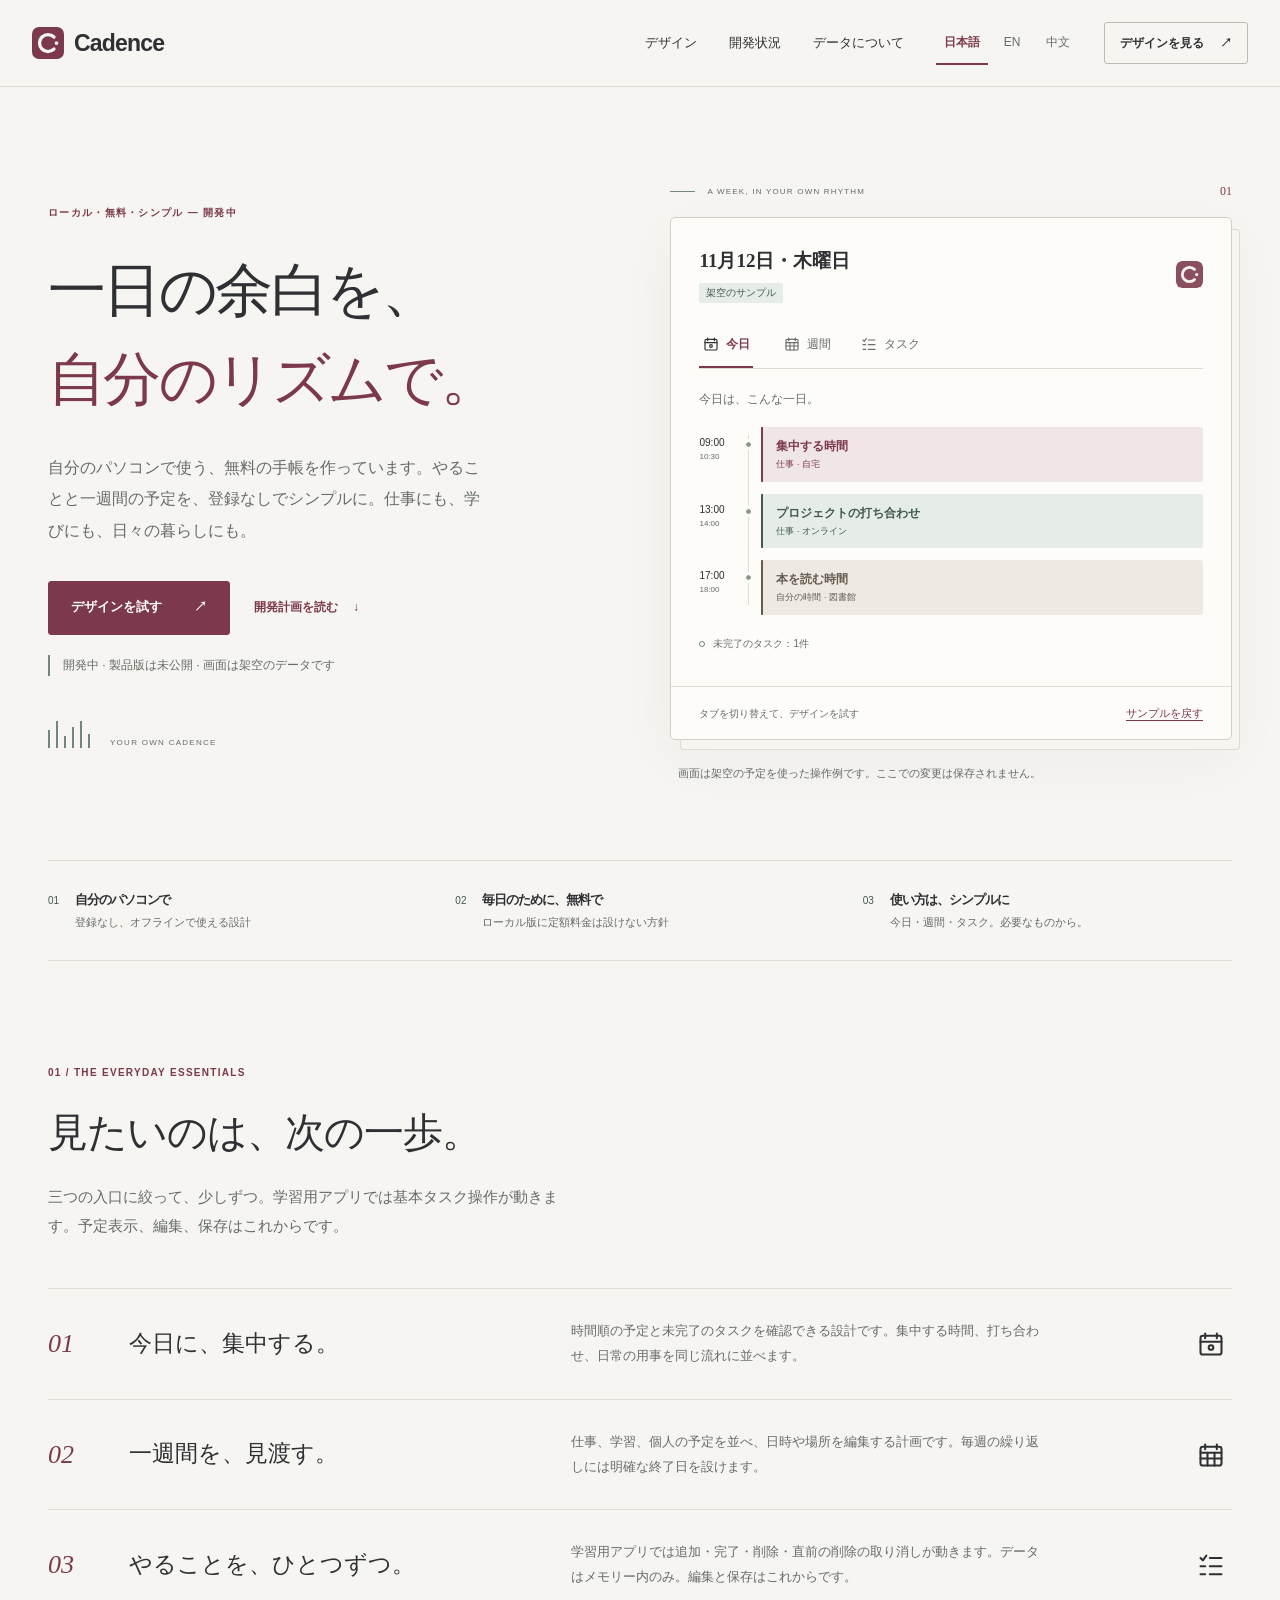
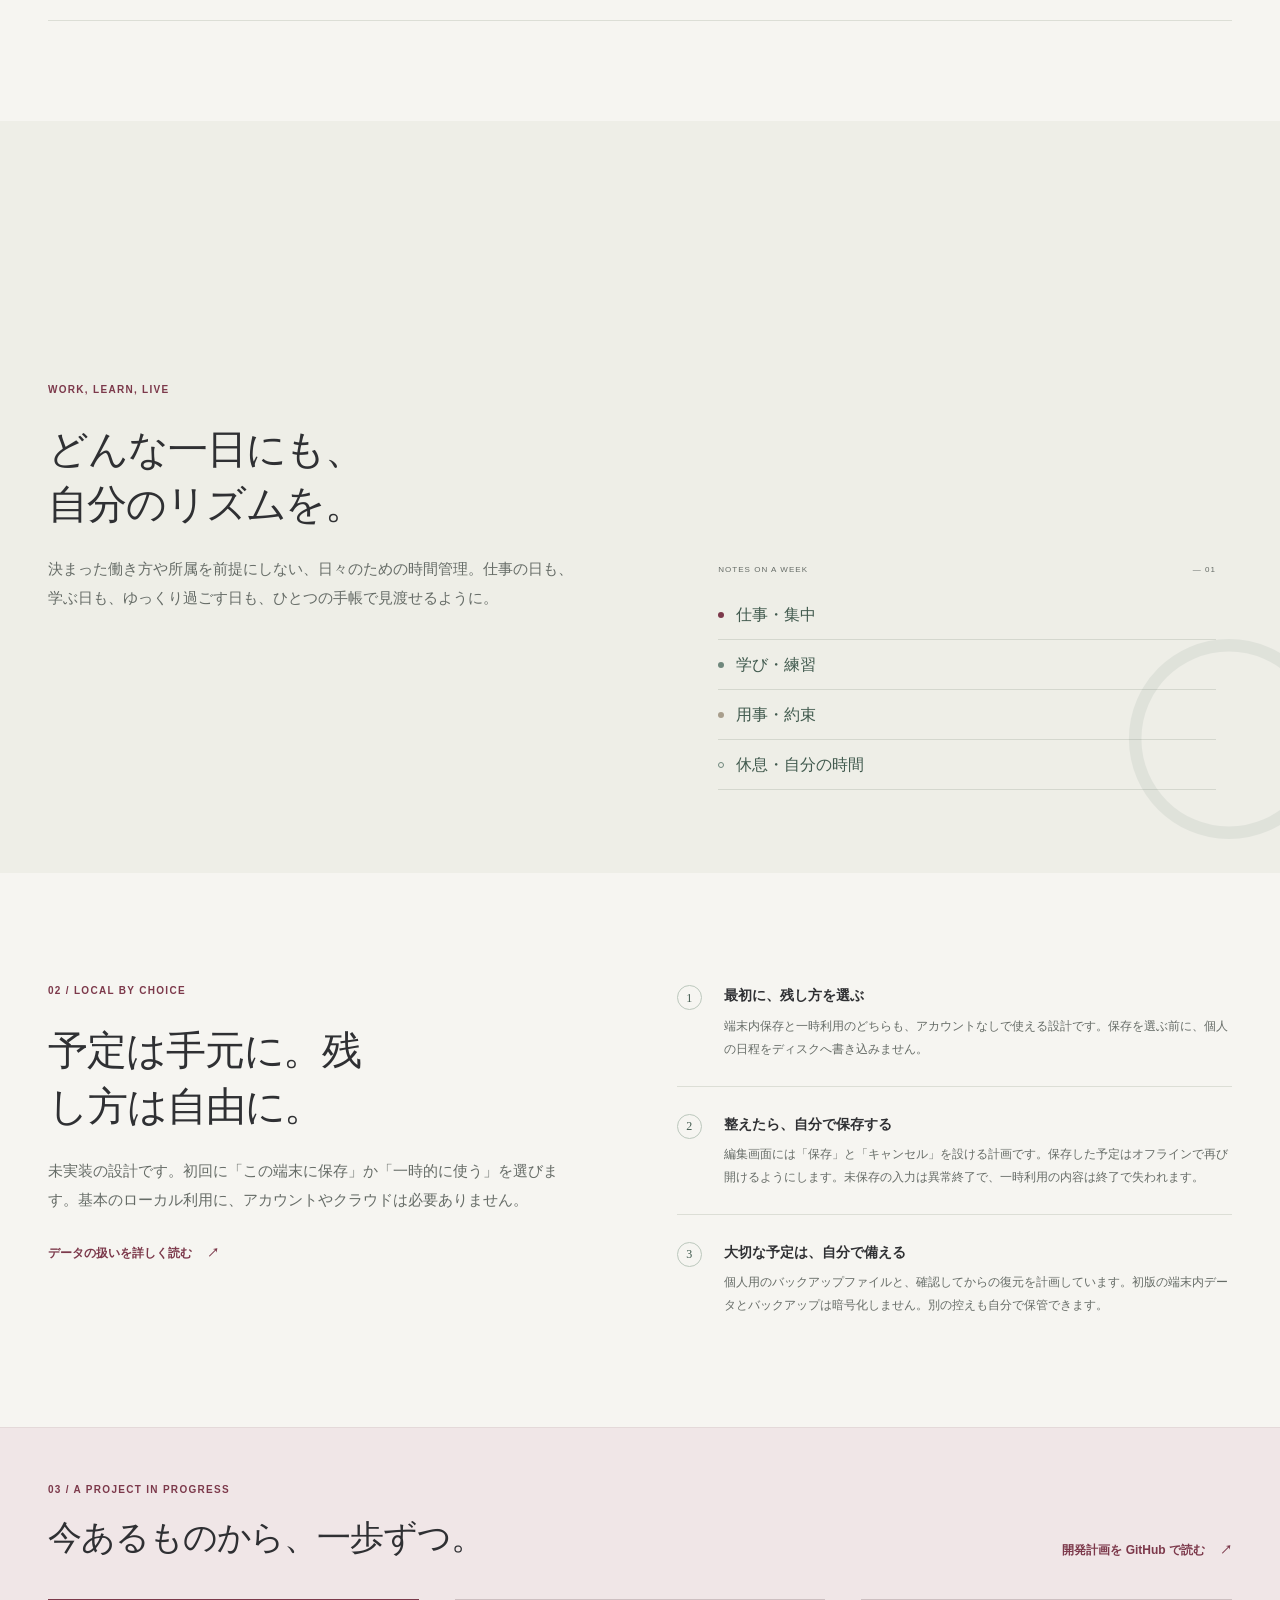
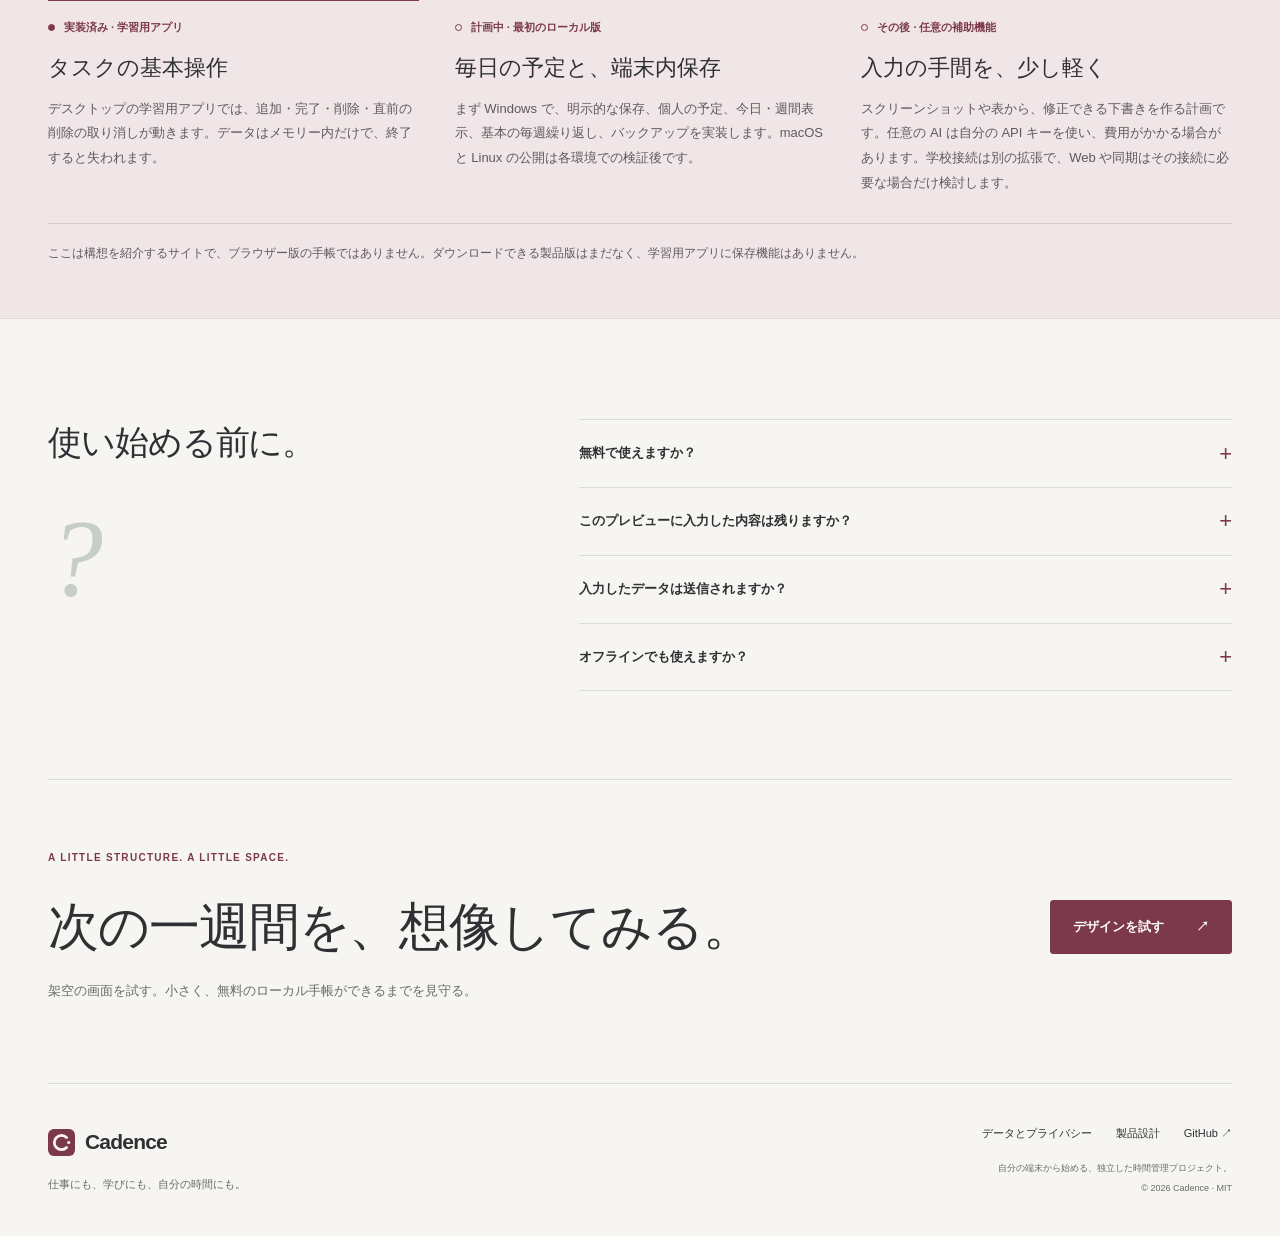
==== commit 6af92f10: "docs: keep shadcn UI and present a simple free local planner" ====
--- a/website/index.html
+++ b/website/index.html
@@ -4,11 +4,11 @@
 <meta charset="utf-8">
 <meta name="viewport" content="width=device-width, initial-scale=1">
 <meta name="theme-color" content="#F6F5F1">
-<title>Cadence — 自分のリズムで、一週間を。</title>
-<meta name="description" content="仕事、学び、暮らし、自分の時間。端末で使う時間管理ツール Cadence の構想を、架空の今日・週間・タスクで試せます。デスクトップ版から開発中です。">
+<title>Cadence — 無料でシンプルなローカル手帳を開発中</title>
+<meta name="description" content="仕事、学び、暮らしのための、無料のローカル手帳を開発中です。今あるのはメモリー内の基本タスク操作。予定表示や保存は計画段階です。架空の画面で構想を試せます。">
 <meta property="og:type" content="website">
-<meta property="og:title" content="Cadence — 自分のリズムで、一週間を。">
-<meta property="og:description" content="仕事、学び、暮らし、自分の時間。端末で使う時間管理ツール Cadence の構想を、架空の今日・週間・タスクで試せます。デスクトップ版から開発中です。">
+<meta property="og:title" content="Cadence — 無料でシンプルなローカル手帳を開発中">
+<meta property="og:description" content="仕事、学び、暮らしのための、無料のローカル手帳を開発中です。今あるのはメモリー内の基本タスク操作。予定表示や保存は計画段階です。架空の画面で構想を試せます。">
 <meta property="og:url" content="https://lorendw7.github.io/Cadence/">
 <meta property="og:image" content="https://lorendw7.github.io/Cadence/assets/social-card.png">
 <meta property="og:image:width" content="1200">
@@ -22,10 +22,10 @@
 <link rel="icon" href="assets/favicon.ico" sizes="any">
 <link rel="icon" href="assets/icon-v2.svg" type="image/svg+xml">
 <link rel="apple-touch-icon" href="assets/apple-touch-icon.png">
-<link rel="stylesheet" href="assets/site.css?v=20261111-week">
-<script src="assets/content.js?v=20261111-week" defer></script>
-<script src="assets/lang.js?v=20261111-week" defer></script>
-<script src="assets/preview.js?v=20261111-week" defer></script>
+<link rel="stylesheet" href="assets/site.css?v=20261111-local-free">
+<script src="assets/content.js?v=20261111-local-free" defer></script>
+<script src="assets/lang.js?v=20261111-local-free" defer></script>
+<script src="assets/preview.js?v=20261111-local-free" defer></script>
 </head>
 <body data-page="home">
 <a class="skip-link" href="#main">本文へ / Skip to content / 跳至正文</a>
@@ -39,11 +39,11 @@
 <main id="main">
   <section class="hero page-width">
     <div class="hero-copy">
-      <p data-i18n="hero.kicker" class="eyebrow">仕事にも、学びにも、毎日の暮らしにも</p>
+      <p data-i18n="hero.kicker" class="eyebrow">ローカル・無料・シンプル — 開発中</p>
       <h1><span data-i18n="hero.line1">一日の余白を、</span><br><em data-i18n="hero.line2">自分のリズムで。</em></h1>
-      <p data-i18n="hero.lead" class="hero-lead">集中する時間、午後の約束、ひと息つく余白。自分の端末で今日を整え、一週間の見通しをつける、静かな手帳を作っています。</p>
+      <p data-i18n="hero.lead" class="hero-lead">自分のパソコンで使う、無料の手帳を作っています。やることと一週間の予定を、登録なしでシンプルに。仕事にも、学びにも、日々の暮らしにも。</p>
       <div class="hero-actions"><a class="button button-wine" href="#preview"><span data-i18n="hero.open">デザインを試す</span><span aria-hidden="true">↗</span></a><a class="text-link" href="https://github.com/lorendw7/Cadence/blob/main/docs/ROADMAP.md"><span data-i18n="hero.explore">開発計画を読む</span><span aria-hidden="true">↓</span></a></div>
-      <p data-i18n="hero.note" class="hero-note">デスクトップ優先で開発中 · プレビューは架空のデータです</p>
+      <p data-i18n="hero.note" class="hero-note">開発中 · 製品版は未公開 · 画面は架空のデータです</p>
       <div class="rhythm-mark" aria-hidden="true"><span></span><span></span><span></span><span></span><span></span><span></span><small>YOUR OWN CADENCE</small></div>
     </div>
     <figure id="preview" class="planner-figure" aria-describedby="preview-caption">
@@ -99,16 +99,16 @@
     </figure>
   </section>
   <div class="principle-strip page-width">
-    <div class="principle"><span class="small-index">01</span><div><h2 data-i18n="strip.1.title">自分の端末で、使う</h2><p data-i18n="strip.1.text">オフラインで使える設計</p></div></div>
-    <div class="principle"><span class="small-index">02</span><div><h2 data-i18n="strip.2.title">残し方を、自分で選ぶ</h2><p data-i18n="strip.2.text">初回に端末内保存か一時利用を選択</p></div></div>
-    <div class="principle"><span class="small-index">03</span><div><h2 data-i18n="strip.3.title">アカウントなしで、始める</h2><p data-i18n="strip.3.text">基本機能に登録・同期は不要な設計</p></div></div>
+    <div class="principle"><span class="small-index">01</span><div><h2 data-i18n="strip.1.title">自分のパソコンで</h2><p data-i18n="strip.1.text">登録なし、オフラインで使える設計</p></div></div>
+    <div class="principle"><span class="small-index">02</span><div><h2 data-i18n="strip.2.title">毎日のために、無料で</h2><p data-i18n="strip.2.text">ローカル版に定額料金は設けない方針</p></div></div>
+    <div class="principle"><span class="small-index">03</span><div><h2 data-i18n="strip.3.title">使い方は、シンプルに</h2><p data-i18n="strip.3.text">今日・週間・タスク。必要なものから。</p></div></div>
   </div>
   <section class="essentials page-width" id="essentials">
-    <div class="section-intro"><p data-i18n="features.kicker" class="eyebrow">01 / THE EVERYDAY ESSENTIALS</p><h2 data-i18n="features.title">見たいのは、次の一歩。</h2><p data-i18n="features.intro" class="section-lead">今と一週間をつなぐ、三つの入口を設計しています。以下は開発予定の機能です。</p></div>
+    <div class="section-intro"><p data-i18n="features.kicker" class="eyebrow">01 / THE EVERYDAY ESSENTIALS</p><h2 data-i18n="features.title">見たいのは、次の一歩。</h2><p data-i18n="features.intro" class="section-lead">三つの入口に絞って、少しずつ。学習用アプリでは基本タスク操作が動きます。予定表示、編集、保存はこれからです。</p></div>
     <div class="editorial-rows">
       <article class="editorial-row"><span class="row-index">01</span><h3><span data-i18n="features.today.title">今日に、集中する。</span></h3><p data-i18n="features.today.text">時間順の予定と未完了のタスクを確認できる設計です。集中する時間、打ち合わせ、日常の用事を同じ流れに並べます。</p><span class="row-symbol" aria-hidden="true"><img src="assets/icons/today.svg" width="28" height="28" alt="" loading="lazy"></span></article>
       <article class="editorial-row"><span class="row-index">02</span><h3><span data-i18n="features.week.title">一週間を、見渡す。</span></h3><p data-i18n="features.week.text">仕事、学習、個人の予定を並べ、日時や場所を編集する計画です。毎週の繰り返しには明確な終了日を設けます。</p><span class="row-symbol" aria-hidden="true"><img src="assets/icons/week.svg" width="28" height="28" alt="" loading="lazy"></span></article>
-      <article class="editorial-row"><span class="row-index">03</span><h3><span data-i18n="features.tasks.title">やることを、ひとつずつ。</span></h3><p data-i18n="features.tasks.text">やることを書きとめ、終えたらチェックする機能を計画しています。仕事の準備、学びたいこと、暮らしの小さな用事に。</p><span class="row-symbol" aria-hidden="true"><img src="assets/icons/tasks.svg" width="28" height="28" alt="" loading="lazy"></span></article>
+      <article class="editorial-row"><span class="row-index">03</span><h3><span data-i18n="features.tasks.title">やることを、ひとつずつ。</span></h3><p data-i18n="features.tasks.text">学習用アプリでは追加・完了・削除・直前の削除の取り消しが動きます。データはメモリー内のみ。編集と保存はこれからです。</p><span class="row-symbol" aria-hidden="true"><img src="assets/icons/tasks.svg" width="28" height="28" alt="" loading="lazy"></span></article>
     </div>
   </section>
   <section class="life-section">
@@ -129,27 +129,27 @@
     </div>
   </section>
   <section class="data-section page-width" id="your-data">
-    <div class="data-intro"><p data-i18n="data.kicker" class="eyebrow">02 / LOCAL BY CHOICE</p><h2 data-i18n="data.title">予定は手元に。残し方は自由に。</h2><p data-i18n="data.intro" class="section-lead">以下は開発中のデスクトップ版の設計です。日程とタスクは自分の端末で扱い、初回に「この端末に保存」か「一時的に使う」を明示的に選びます。保存機能はまだ実装されていません。</p><a class="text-link" href="privacy.html?lang=ja" data-language-link><span data-i18n="data.link">データの扱いを詳しく読む</span><span aria-hidden="true">↗</span></a></div>
+    <div class="data-intro"><p data-i18n="data.kicker" class="eyebrow">02 / LOCAL BY CHOICE</p><h2 data-i18n="data.title">予定は手元に。残し方は自由に。</h2><p data-i18n="data.intro" class="section-lead">未実装の設計です。初回に「この端末に保存」か「一時的に使う」を選びます。基本のローカル利用に、アカウントやクラウドは必要ありません。</p><a class="text-link" href="privacy.html?lang=ja" data-language-link><span data-i18n="data.link">データの扱いを詳しく読む</span><span aria-hidden="true">↗</span></a></div>
     <ol class="data-steps"><li><span class="step-index">1</span><div><h3 data-i18n="data.step1.title">最初に、残し方を選ぶ</h3><p data-i18n="data.step1.text">端末内保存と一時利用のどちらも、アカウントなしで使える設計です。保存を選ぶ前に、個人の日程をディスクへ書き込みません。</p></div></li>
-      <li><span class="step-index">2</span><div><h3 data-i18n="data.step2.title">ネットにつながず、予定を整える</h3><p data-i18n="data.step2.text">基本の日程・タスク機能はオフラインで動く計画です。一時利用の内容は終了で失われ、端末内保存を選んだ内容は次回も開ける設計にします。</p></div></li>
-      <li><span class="step-index">3</span><div><h3 data-i18n="data.step3.title">大切な予定は、自分で備える</h3><p data-i18n="data.step3.text">JSON の書き出しと、確認してからの復元を計画しています。バックアップには私人の情報が含まれます。端末内保存もバックアップの代わりにはなりません。</p></div></li></ol>
+      <li><span class="step-index">2</span><div><h3 data-i18n="data.step2.title">整えたら、自分で保存する</h3><p data-i18n="data.step2.text">編集画面には「保存」と「キャンセル」を設ける計画です。保存した予定はオフラインで再び開けるようにします。未保存の入力は異常終了で、一時利用の内容は終了で失われます。</p></div></li>
+      <li><span class="step-index">3</span><div><h3 data-i18n="data.step3.title">大切な予定は、自分で備える</h3><p data-i18n="data.step3.text">個人用のバックアップファイルと、確認してからの復元を計画しています。初版の端末内データとバックアップは暗号化しません。別の控えも自分で保管できます。</p></div></li></ol>
   </section>
   <section class="scope-band" id="progress" aria-labelledby="progress-title">
     <div class="page-width">
       <div class="scope-heading"><div><p data-i18n="scope.kicker" class="eyebrow">03 / A PROJECT IN PROGRESS</p><h2 data-i18n="scope.title" id="progress-title">今あるものから、一歩ずつ。</h2></div><a class="text-link" href="https://github.com/lorendw7/Cadence/blob/main/docs/ROADMAP.md"><span data-i18n="scope.link">開発計画を GitHub で読む</span><span aria-hidden="true">↗</span></a></div>
       <ol class="progress-stages">
-        <li class="stage-current"><p class="stage-label"><span class="stage-dot" aria-hidden="true"></span><span data-i18n="scope.now.label">現在 · 学習用アプリ</span></p><h3 data-i18n="scope.now.title">タスクの基本操作</h3><p data-i18n="scope.now.text">デスクトップの学習用アプリでは、追加・完了・削除・直前の削除の取り消しが動きます。データはメモリー内だけで、終了すると失われます。</p></li>
-        <li><p class="stage-label"><span class="stage-dot" aria-hidden="true"></span><span data-i18n="scope.next.label">次の段階 · デスクトップ優先</span></p><h3 data-i18n="scope.next.title">毎日の予定と、端末内保存</h3><p data-i18n="scope.next.text">予定、週間表示、繰り返し、初回の保存方法の選択と復元を、少しずつ実装・検証します。まず Windows・macOS・Linux のローカル利用を育てます。</p></li>
-        <li><p class="stage-label"><span class="stage-dot" aria-hidden="true"></span><span data-i18n="scope.later.label">その先 · 任意の拡張</span></p><h3 data-i18n="scope.later.title">Web と同期は、必要になってから</h3><p data-i18n="scope.later.text">ブラウザー版と端末間同期は、後の段階で検討する任意の拡張です。基本のローカル利用に、アカウント・学校所属・外部サービスは必要ありません。</p></li>
+        <li class="stage-current"><p class="stage-label"><span class="stage-dot" aria-hidden="true"></span><span data-i18n="scope.now.label">実装済み · 学習用アプリ</span></p><h3 data-i18n="scope.now.title">タスクの基本操作</h3><p data-i18n="scope.now.text">デスクトップの学習用アプリでは、追加・完了・削除・直前の削除の取り消しが動きます。データはメモリー内だけで、終了すると失われます。</p></li>
+        <li><p class="stage-label"><span class="stage-dot" aria-hidden="true"></span><span data-i18n="scope.next.label">計画中 · 最初のローカル版</span></p><h3 data-i18n="scope.next.title">毎日の予定と、端末内保存</h3><p data-i18n="scope.next.text">まず Windows で、明示的な保存、個人の予定、今日・週間表示、基本の毎週繰り返し、バックアップを実装します。macOS と Linux の公開は各環境での検証後です。</p></li>
+        <li><p class="stage-label"><span class="stage-dot" aria-hidden="true"></span><span data-i18n="scope.later.label">その後 · 任意の補助機能</span></p><h3 data-i18n="scope.later.title">入力の手間を、少し軽く</h3><p data-i18n="scope.later.text">スクリーンショットや表から、修正できる下書きを作る計画です。任意の AI は自分の API キーを使い、費用がかかる場合があります。学校接続は別の拡張で、Web や同期はその接続に必要な場合だけ検討します。</p></li>
       </ol>
-      <p data-i18n="scope.note" class="scope-note">現在は学習用アプリの段階です。このページの画面や保存・オフライン設計は、完成した製品の提供を意味しません。</p>
+      <p data-i18n="scope.note" class="scope-note">ここは構想を紹介するサイトで、ブラウザー版の手帳ではありません。ダウンロードできる製品版はまだなく、学習用アプリに保存機能はありません。</p>
     </div>
   </section>
-  <section class="faq page-width"><div><h2 data-i18n="faq.title">使い始める前に。</h2><span class="faq-mark" aria-hidden="true">?</span></div><div><details><summary><span data-i18n="faq.q1">アカウントや所属は必要ですか？</span><span class="faq-plus" aria-hidden="true">+</span></summary><p data-i18n="faq.a1">基本機能は登録や所属の確認なしで使う設計です。仕事、学習、家事など、用途を問わず自分の端末で使える時間管理ツールを目指しています。</p></details>
+  <section class="faq page-width"><div><h2 data-i18n="faq.title">使い始める前に。</h2><span class="faq-mark" aria-hidden="true">?</span></div><div><details><summary><span data-i18n="faq.q1">無料で使えますか？</span><span class="faq-plus" aria-hidden="true">+</span></summary><p data-i18n="faq.a1">はい。ローカル版は無料で、アカウントや定額契約なしで使える方針です。製品版はまだ公開していません。任意のクラウド AI は自分の API キーを使い、提供元から料金が発生する場合があります。基本の利用に AI は不要です。</p></details>
     <details><summary><span data-i18n="faq.q2">このプレビューに入力した内容は残りますか？</span><span class="faq-plus" aria-hidden="true">+</span></summary><p data-i18n="faq.a2">残りません。表示切替とチェック操作は、架空のデータを使ったデザイン例です。ここでの操作を保存する機能はありません。将来の端末内保存や JSON バックアップは未実装です。</p></details>
-    <details><summary><span data-i18n="faq.q3">入力したデータは送信されますか？</span><span class="faq-plus" aria-hidden="true">+</span></summary><p data-i18n="faq.a3">このサイトには個人の日程やタスクの入力・アップロード機能はありません。表示には GitHub Pages への通信があり、ホスティング側で基本的なアクセス情報が記録される場合があります。開発中のアプリは、個人データを端末で扱う設計です。</p></details>
-    <details><summary><span data-i18n="faq.q4">オフラインでも使えますか？</span><span class="faq-plus" aria-hidden="true">+</span></summary><p data-i18n="faq.a4">デスクトップ版では、基本の日程・タスク・選択した端末内保存をオフラインで使える設計です。Web 版や同期は任意の後続機能で、ローカル利用の条件ではありません。これらの製品機能は順次実装・検証する予定です。</p></details></div></section>
-  <section class="closing page-width"><p data-i18n="closing.kicker" class="eyebrow">A LITTLE STRUCTURE. A LITTLE SPACE.</p><div class="closing-line"><h2 data-i18n="closing.title">次の一週間を、想像してみる。</h2><a class="button button-wine" href="#preview"><span data-i18n="hero.open">デザインを試す</span><span aria-hidden="true">↗</span></a></div><p data-i18n="closing.text" class="section-lead">今日・週間・タスク。架空の予定で、使い方を試せます。</p></section>
+    <details><summary><span data-i18n="faq.q3">入力したデータは送信されますか？</span><span class="faq-plus" aria-hidden="true">+</span></summary><p data-i18n="faq.a3">このサイトに個人の予定の入力・アップロード機能はありません。ページの表示には GitHub Pages への通信があります。開発中のローカル版は送信なしで使う設計です。任意の AI を使う場合だけ、内容と送信先を確認してから送る計画です。</p></details>
+    <details><summary><span data-i18n="faq.q4">オフラインでも使えますか？</span><span class="faq-plus" aria-hidden="true">+</span></summary><p data-i18n="faq.a4">基本のタスク、予定、端末内保存はオフラインで使える設計です。予定表示や保存はまだ未実装です。Web や同期は学校接続に必要な場合だけ検討し、ローカル利用の条件にはしません。</p></details></div></section>
+  <section class="closing page-width"><p data-i18n="closing.kicker" class="eyebrow">A LITTLE STRUCTURE. A LITTLE SPACE.</p><div class="closing-line"><h2 data-i18n="closing.title">次の一週間を、想像してみる。</h2><a class="button button-wine" href="#preview"><span data-i18n="hero.open">デザインを試す</span><span aria-hidden="true">↗</span></a></div><p data-i18n="closing.text" class="section-lead">架空の画面を試す。小さく、無料のローカル手帳ができるまでを見守る。</p></section>
 </main>
 <footer class="site-footer page-width"><div><a class="brand" href="index.html" data-language-link><img src="assets/icon-v2.svg" width="32" height="32" alt=""><span>Cadence</span></a><p data-i18n="footer.tagline" class="footer-tagline">仕事にも、学びにも、自分の時間にも。</p></div><div class="footer-right"><div class="footer-links"><a href="privacy.html?lang=ja" data-language-link><span data-i18n="footer.privacy">データとプライバシー</span></a><a href="https://github.com/lorendw7/Cadence/blob/main/docs/REDESIGN.md"><span data-i18n="footer.design">製品設計</span></a><a href="https://github.com/lorendw7/Cadence">GitHub ↗</a></div><p data-i18n="footer.independent" class="independent-note">自分の端末から始める、独立した時間管理プロジェクト。</p><p class="copyright">© 2026 Cadence · MIT</p></div></footer>
 </body>
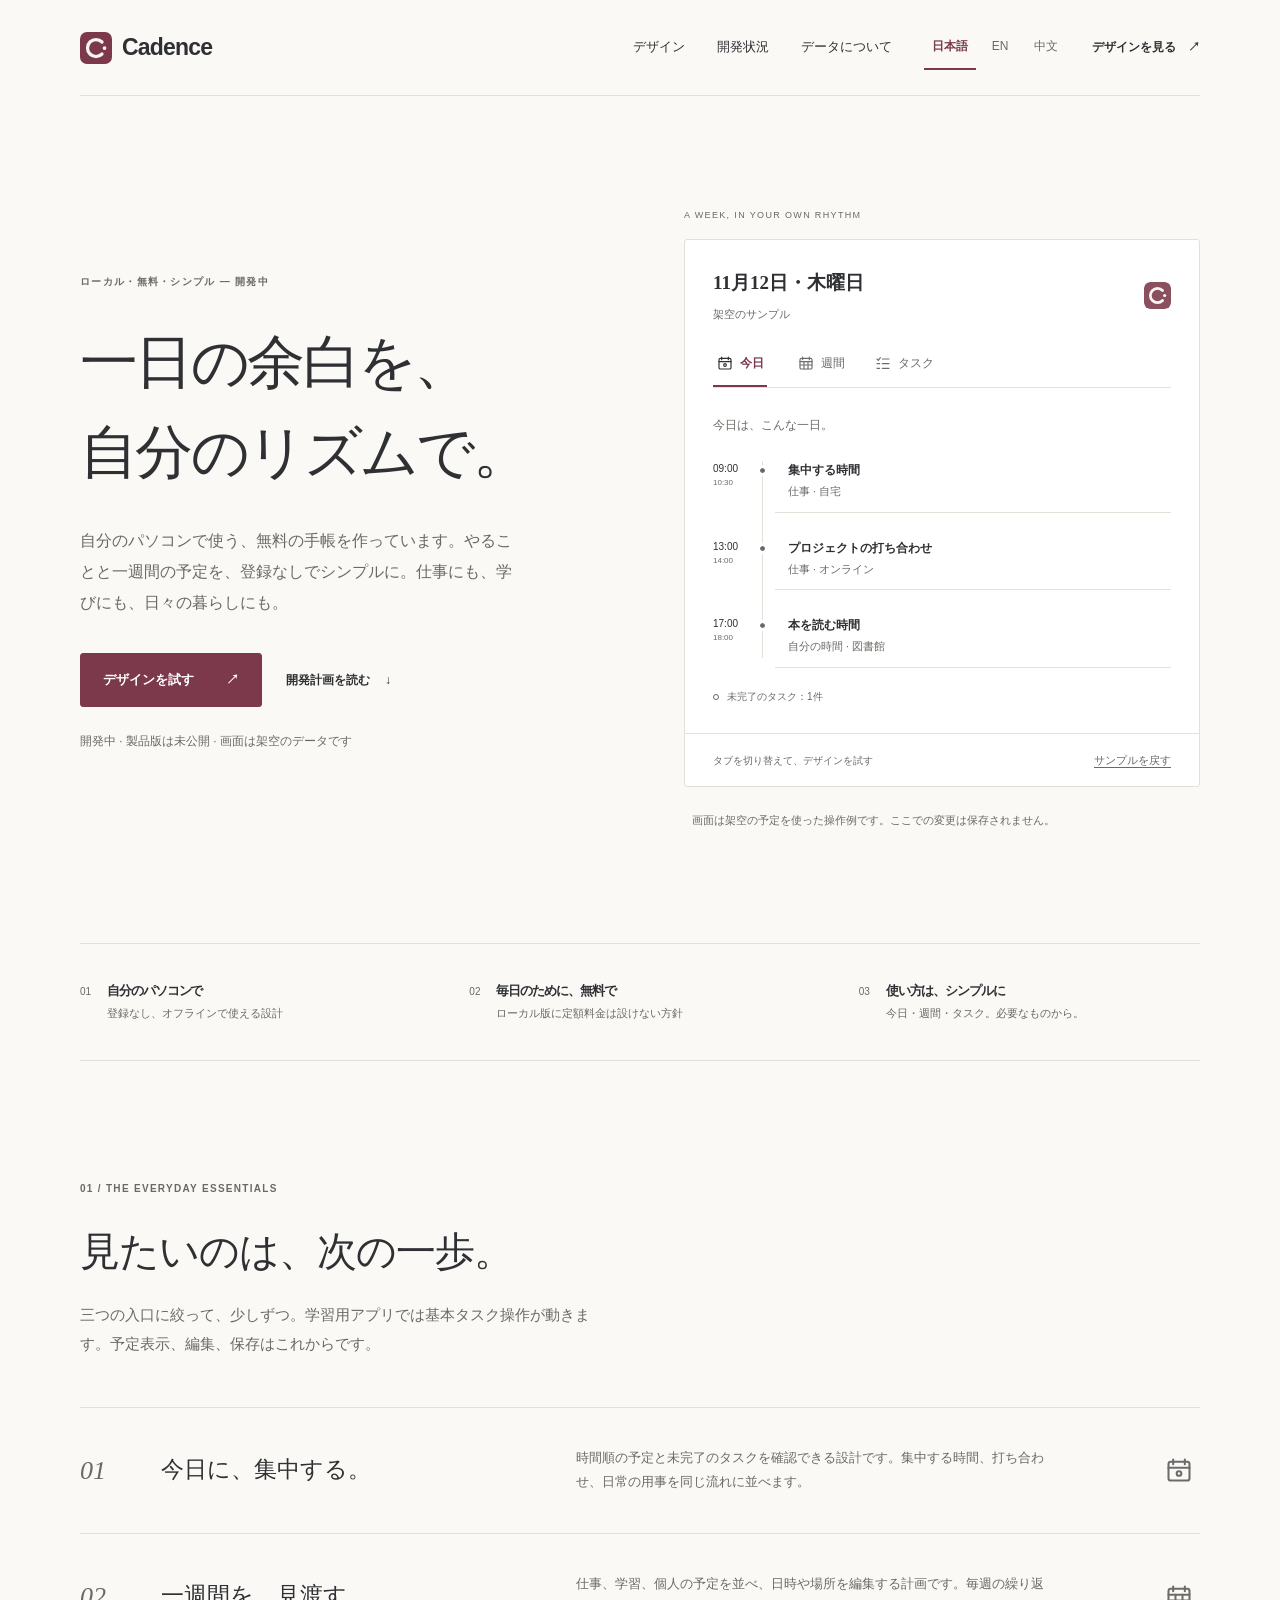
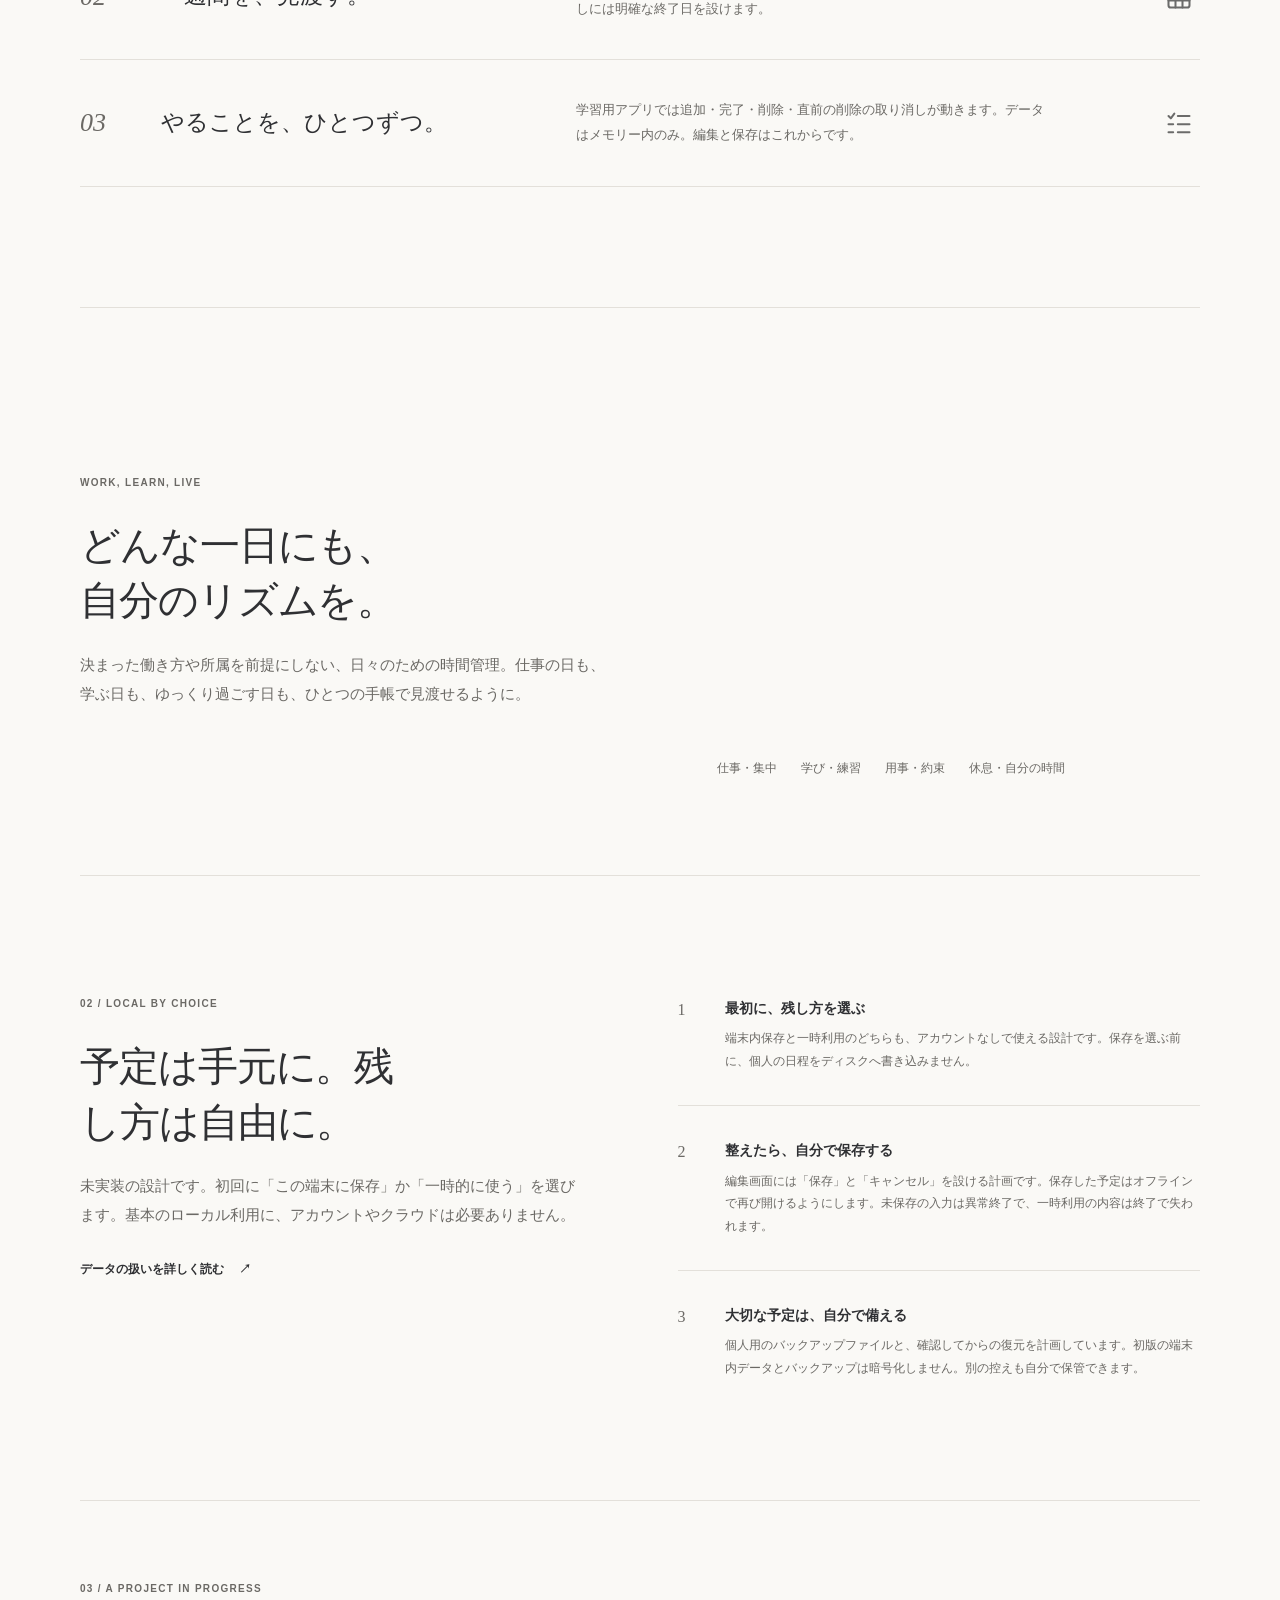
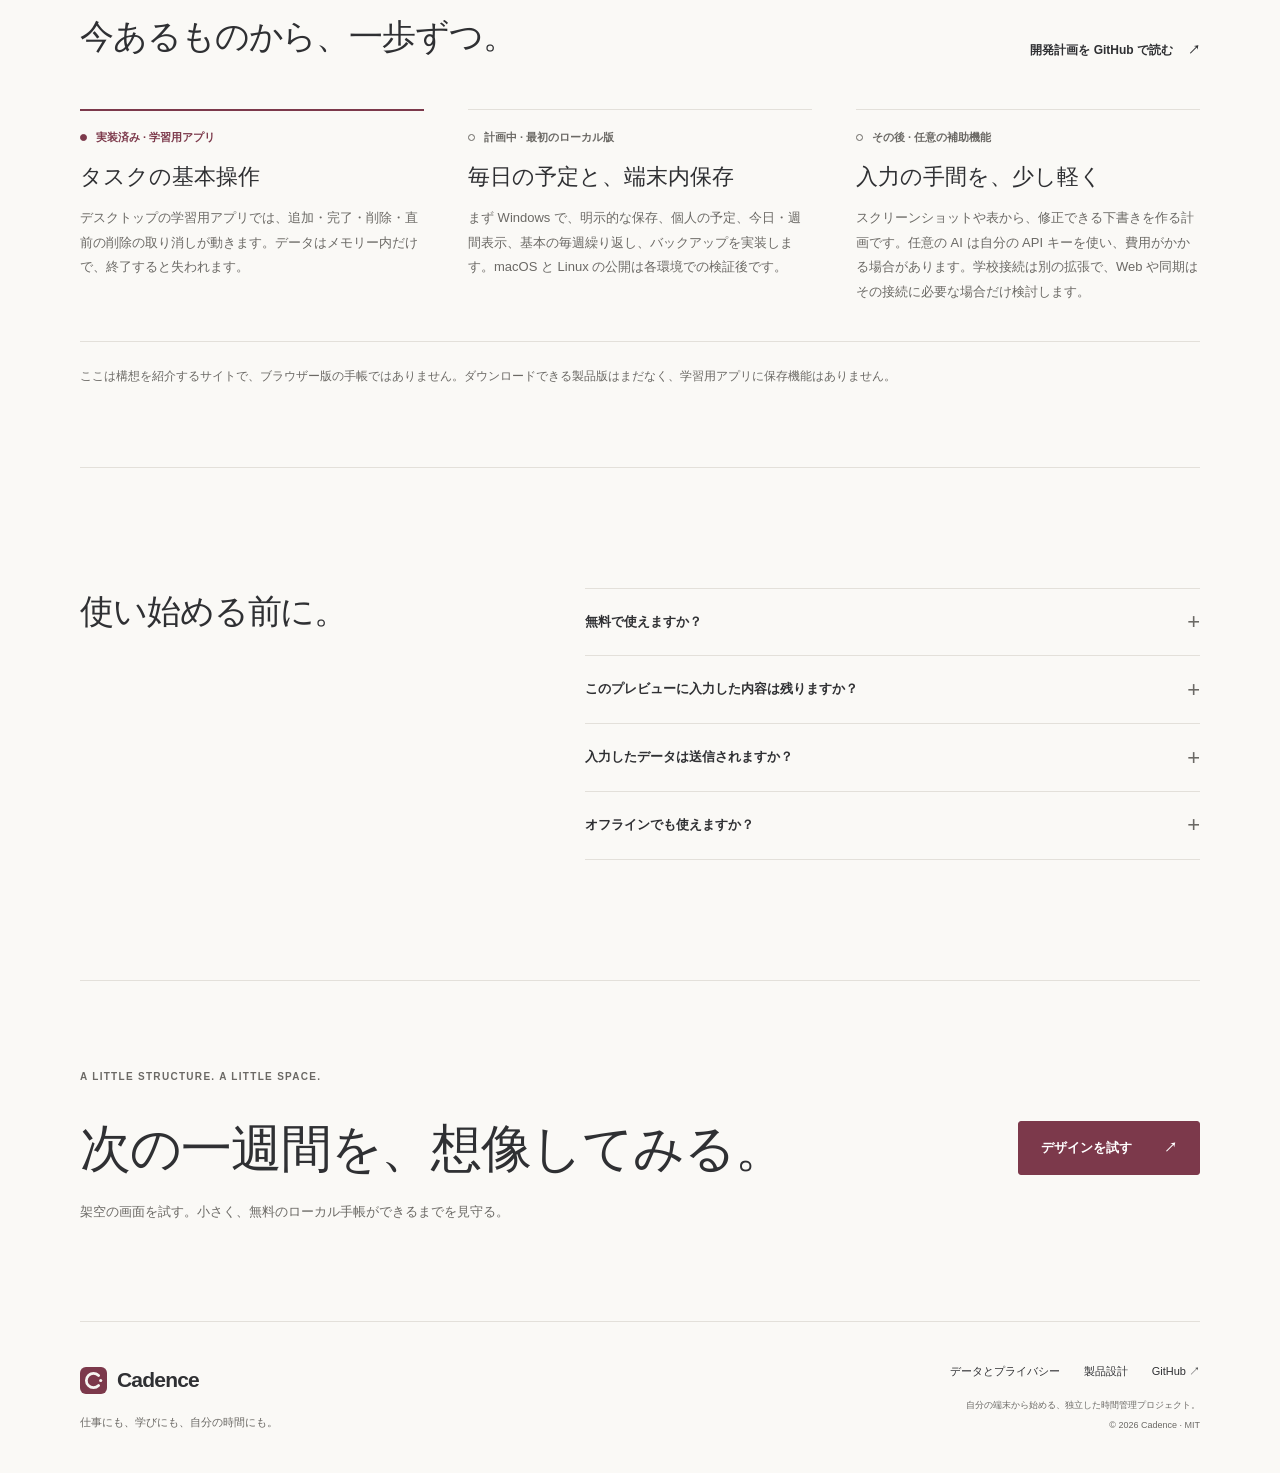
==== commit d35da191: "Simplify website palette and give the layout more space" ====
--- a/website/index.html
+++ b/website/index.html
@@ -3,7 +3,7 @@
 <head>
 <meta charset="utf-8">
 <meta name="viewport" content="width=device-width, initial-scale=1">
-<meta name="theme-color" content="#F6F5F1">
+<meta name="theme-color" content="#FAF9F6">
 <title>Cadence — 無料でシンプルなローカル手帳を開発中</title>
 <meta name="description" content="仕事、学び、暮らしのための、無料のローカル手帳を開発中です。今あるのはメモリー内の基本タスク操作。予定表示や保存は計画段階です。架空の画面で構想を試せます。">
 <meta property="og:type" content="website">
@@ -22,7 +22,7 @@
 <link rel="icon" href="assets/favicon.ico" sizes="any">
 <link rel="icon" href="assets/icon-v2.svg" type="image/svg+xml">
 <link rel="apple-touch-icon" href="assets/apple-touch-icon.png">
-<link rel="stylesheet" href="assets/site.css?v=20261111-local-free">
+<link rel="stylesheet" href="assets/site.css?v=20261112-quiet">
 <script src="assets/content.js?v=20261111-local-free" defer></script>
 <script src="assets/lang.js?v=20261111-local-free" defer></script>
 <script src="assets/preview.js?v=20261111-local-free" defer></script>
@@ -44,10 +44,9 @@
       <p data-i18n="hero.lead" class="hero-lead">自分のパソコンで使う、無料の手帳を作っています。やることと一週間の予定を、登録なしでシンプルに。仕事にも、学びにも、日々の暮らしにも。</p>
       <div class="hero-actions"><a class="button button-wine" href="#preview"><span data-i18n="hero.open">デザインを試す</span><span aria-hidden="true">↗</span></a><a class="text-link" href="https://github.com/lorendw7/Cadence/blob/main/docs/ROADMAP.md"><span data-i18n="hero.explore">開発計画を読む</span><span aria-hidden="true">↓</span></a></div>
       <p data-i18n="hero.note" class="hero-note">開発中 · 製品版は未公開 · 画面は架空のデータです</p>
-      <div class="rhythm-mark" aria-hidden="true"><span></span><span></span><span></span><span></span><span></span><span></span><small>YOUR OWN CADENCE</small></div>
     </div>
     <figure id="preview" class="planner-figure" aria-describedby="preview-caption">
-      <div class="figure-top"><span class="tiny-rule"></span><span data-i18n="preview.label" class="micro">A WEEK, IN YOUR OWN RHYTHM</span><span class="edition">01</span></div>
+      <div class="figure-top"><span data-i18n="preview.label" class="micro">A WEEK, IN YOUR OWN RHYTHM</span></div>
       <div class="planner">
         <div class="planner-top"><div><p data-i18n="preview.date" class="planner-date">11月12日・木曜日</p><p data-i18n="preview.sample" class="sample-label">架空のサンプル</p></div><img src="assets/icon-v2.svg" alt="" width="27" height="27"></div>
         <div class="preview-tabs" role="tablist" aria-label="表示の切り替え" data-i18n-aria="preview.tabs" hidden>
@@ -58,9 +57,9 @@
         <div id="panel-today" class="preview-panel today-panel" role="tabpanel" aria-labelledby="tab-today" tabindex="0">
           <h2 data-i18n="preview.day" class="preview-heading">今日は、こんな一日。</h2>
           <div class="timeline">
-            <div class="timeline-row"><time>09:00<span>10:30</span></time><div class="timeline-plan plan-wine"><h3 data-i18n="preview.focus">集中する時間</h3><p data-i18n="preview.focusPlace">仕事 · 自宅</p></div></div>
-            <div class="timeline-row"><time>13:00<span>14:00</span></time><div class="timeline-plan plan-sage"><h3 data-i18n="preview.meeting">プロジェクトの打ち合わせ</h3><p data-i18n="preview.meetingPlace">仕事 · オンライン</p></div></div>
-            <div class="timeline-row"><time>17:00<span>18:00</span></time><div class="timeline-plan plan-stone"><h3 data-i18n="preview.reading">本を読む時間</h3><p data-i18n="preview.readingPlace">自分の時間 · 図書館</p></div></div>
+            <div class="timeline-row"><time>09:00<span>10:30</span></time><div class="timeline-plan"><h3 data-i18n="preview.focus">集中する時間</h3><p data-i18n="preview.focusPlace">仕事 · 自宅</p></div></div>
+            <div class="timeline-row"><time>13:00<span>14:00</span></time><div class="timeline-plan"><h3 data-i18n="preview.meeting">プロジェクトの打ち合わせ</h3><p data-i18n="preview.meetingPlace">仕事 · オンライン</p></div></div>
+            <div class="timeline-row"><time>17:00<span>18:00</span></time><div class="timeline-plan"><h3 data-i18n="preview.reading">本を読む時間</h3><p data-i18n="preview.readingPlace">自分の時間 · 図書館</p></div></div>
           </div>
           <div class="remaining"><span class="remaining-dot" aria-hidden="true"></span><span data-i18n="preview.remaining" data-count="1">未完了のタスク：1件</span></div>
         </div>
@@ -68,16 +67,16 @@
           <div class="week-canvas">
             <div class="week-days"><span></span><span><span data-i18n="preview.mon">月</span><b>9</b></span><span><span data-i18n="preview.tue">火</span><b>10</b></span><span><span data-i18n="preview.wed">水</span><b>11</b></span><span class="current-day"><span data-i18n="preview.thu">木</span><b>12</b></span><span><span data-i18n="preview.fri">金</span><b>13</b></span><span><span data-i18n="preview.sat">土</span><b>14</b></span><span><span data-i18n="preview.sun">日</span><b>15</b></span></div>
             <div class="week-body"><div class="week-hours"><span>09:00</span><span>11:00</span><span>13:00</span><span>15:00</span><span>17:00</span></div><div class="week-grid">
-              <div class="week-event plan-wine" style="--day:1;--row:1"><span data-i18n="preview.focus">集中する時間</span><small>09:00</small></div>
-              <div class="week-event plan-sage" style="--day:2;--row:2"><span data-i18n="preview.appointment">用事</span><small>11:00</small></div>
-              <div class="week-event plan-stone" style="--day:2;--row:4"><span data-i18n="preview.study">自習</span><small>15:00</small></div>
-              <div class="week-event plan-wine" style="--day:3;--row:3"><span data-i18n="preview.workshop">学習会</span><small>13:00</small></div>
-              <div class="week-event plan-wine" style="--day:4;--row:1"><span data-i18n="preview.focus">集中する時間</span><small>09:00</small></div>
-              <div class="week-event plan-sage" style="--day:4;--row:3"><span data-i18n="preview.meeting">プロジェクトの打ち合わせ</span><small>13:00</small></div>
-              <div class="week-event plan-stone" style="--day:4;--row:5"><span data-i18n="preview.reading">本を読む時間</span><small>17:00</small></div>
-              <div class="week-event plan-stone" style="--day:5;--row:4"><span data-i18n="preview.walk">散歩</span><small>15:00</small></div>
-              <div class="week-event plan-sage" style="--day:6;--row:2"><span data-i18n="preview.friends">友人とお茶</span><small>11:00</small></div>
-              <div class="week-event plan-stone" style="--day:7;--row:1"><span data-i18n="preview.rest">ゆっくり過ごす朝</span><small>09:00</small></div>
+              <div class="week-event" style="--day:1;--row:1"><span data-i18n="preview.focus">集中する時間</span><small>09:00</small></div>
+              <div class="week-event" style="--day:2;--row:2"><span data-i18n="preview.appointment">用事</span><small>11:00</small></div>
+              <div class="week-event" style="--day:2;--row:4"><span data-i18n="preview.study">自習</span><small>15:00</small></div>
+              <div class="week-event" style="--day:3;--row:3"><span data-i18n="preview.workshop">学習会</span><small>13:00</small></div>
+              <div class="week-event" style="--day:4;--row:1"><span data-i18n="preview.focus">集中する時間</span><small>09:00</small></div>
+              <div class="week-event" style="--day:4;--row:3"><span data-i18n="preview.meeting">プロジェクトの打ち合わせ</span><small>13:00</small></div>
+              <div class="week-event" style="--day:4;--row:5"><span data-i18n="preview.reading">本を読む時間</span><small>17:00</small></div>
+              <div class="week-event" style="--day:5;--row:4"><span data-i18n="preview.walk">散歩</span><small>15:00</small></div>
+              <div class="week-event" style="--day:6;--row:2"><span data-i18n="preview.friends">友人とお茶</span><small>11:00</small></div>
+              <div class="week-event" style="--day:7;--row:1"><span data-i18n="preview.rest">ゆっくり過ごす朝</span><small>09:00</small></div>
             </div></div>
           </div>
           <p data-i18n="preview.weekHint" class="week-hint">架空の一週間 · 横にスクロールして全体を確認できます。</p>
@@ -116,15 +115,15 @@
       <div><p data-i18n="use.kicker" class="eyebrow">WORK, LEARN, LIVE</p><h2 data-i18n="use.title">どんな一日にも、自分のリズムを。</h2><p data-i18n="use.text" class="section-lead">決まった働き方や所属を前提にしない、日々のための時間管理。仕事の日も、学ぶ日も、ゆっくり過ごす日も、ひとつの手帳で見渡せるように。</p></div>
       <div class="life-notebook" aria-hidden="true">
         <picture>
-          <source type="image/webp" srcset="assets/journal-editorial-480.webp 480w, assets/journal-editorial-960.webp 960w, assets/journal-editorial-1536.webp 1536w" sizes="(max-width: 600px) calc(100vw - 70px), (max-width: 1100px) 42vw, 505px">
+          <source type="image/webp" srcset="assets/journal-editorial-480.webp 480w, assets/journal-editorial-960.webp 960w, assets/journal-editorial-1536.webp 1536w" sizes="(max-width: 600px) calc(100vw - 40px), (max-width: 1100px) 42vw, 505px">
           <img class="journal-editorial" src="assets/journal-editorial.png" width="1536" height="1024" alt="" loading="lazy" decoding="async">
         </picture>
-        <div class="notebook-label"><span>NOTES ON A WEEK</span><span>— 01</span></div>
-        <div class="notebook-line"><i class="notebook-dot dot-1"></i><span data-i18n="use.tag1">仕事・集中</span><span class="notebook-stroke"></span></div>
-        <div class="notebook-line"><i class="notebook-dot dot-2"></i><span data-i18n="use.tag2">学び・練習</span><span class="notebook-stroke"></span></div>
-        <div class="notebook-line"><i class="notebook-dot dot-3"></i><span data-i18n="use.tag3">用事・約束</span><span class="notebook-stroke"></span></div>
-        <div class="notebook-line"><i class="notebook-dot dot-4"></i><span data-i18n="use.tag4">休息・自分の時間</span><span class="notebook-stroke"></span></div>
-        <svg class="cadence-orbit" viewBox="0 0 200 200" fill="none"><circle cx="100" cy="100" r="74" stroke="currentColor" stroke-width="1"/><path d="M153 47a75 75 0 1 0 0 106" stroke="currentColor" stroke-width="10" stroke-linecap="round"/><circle cx="174" cy="100" r="7" fill="currentColor"/></svg>
+        <ul class="notebook-topics">
+          <li data-i18n="use.tag1">仕事・集中</li>
+          <li data-i18n="use.tag2">学び・練習</li>
+          <li data-i18n="use.tag3">用事・約束</li>
+          <li data-i18n="use.tag4">休息・自分の時間</li>
+        </ul>
       </div>
     </div>
   </section>
@@ -145,7 +144,7 @@
       <p data-i18n="scope.note" class="scope-note">ここは構想を紹介するサイトで、ブラウザー版の手帳ではありません。ダウンロードできる製品版はまだなく、学習用アプリに保存機能はありません。</p>
     </div>
   </section>
-  <section class="faq page-width"><div><h2 data-i18n="faq.title">使い始める前に。</h2><span class="faq-mark" aria-hidden="true">?</span></div><div><details><summary><span data-i18n="faq.q1">無料で使えますか？</span><span class="faq-plus" aria-hidden="true">+</span></summary><p data-i18n="faq.a1">はい。ローカル版は無料で、アカウントや定額契約なしで使える方針です。製品版はまだ公開していません。任意のクラウド AI は自分の API キーを使い、提供元から料金が発生する場合があります。基本の利用に AI は不要です。</p></details>
+  <section class="faq page-width"><div><h2 data-i18n="faq.title">使い始める前に。</h2></div><div><details><summary><span data-i18n="faq.q1">無料で使えますか？</span><span class="faq-plus" aria-hidden="true">+</span></summary><p data-i18n="faq.a1">はい。ローカル版は無料で、アカウントや定額契約なしで使える方針です。製品版はまだ公開していません。任意のクラウド AI は自分の API キーを使い、提供元から料金が発生する場合があります。基本の利用に AI は不要です。</p></details>
     <details><summary><span data-i18n="faq.q2">このプレビューに入力した内容は残りますか？</span><span class="faq-plus" aria-hidden="true">+</span></summary><p data-i18n="faq.a2">残りません。表示切替とチェック操作は、架空のデータを使ったデザイン例です。ここでの操作を保存する機能はありません。将来の端末内保存や JSON バックアップは未実装です。</p></details>
     <details><summary><span data-i18n="faq.q3">入力したデータは送信されますか？</span><span class="faq-plus" aria-hidden="true">+</span></summary><p data-i18n="faq.a3">このサイトに個人の予定の入力・アップロード機能はありません。ページの表示には GitHub Pages への通信があります。開発中のローカル版は送信なしで使う設計です。任意の AI を使う場合だけ、内容と送信先を確認してから送る計画です。</p></details>
     <details><summary><span data-i18n="faq.q4">オフラインでも使えますか？</span><span class="faq-plus" aria-hidden="true">+</span></summary><p data-i18n="faq.a4">基本のタスク、予定、端末内保存はオフラインで使える設計です。予定表示や保存はまだ未実装です。Web や同期は学校接続に必要な場合だけ検討し、ローカル利用の条件にはしません。</p></details></div></section>
--- a/website/assets/site.css
+++ b/website/assets/site.css
@@ -1,22 +1,18 @@
 /* Cadence / Academic notebook. Original brand, local fonts, no remote assets. */
 :root {
   color-scheme: light;
-  --paper: #f6f5f1;
-  --sheet: #fdfcf9;
+  --paper: #faf9f6;
+  --sheet: #ffffff;
   --ink: #2f3033;
-  --muted: #666c67;
-  --line: #dcded6;
+  --muted: #6b6965;
+  --line: #e3e0da;
   --wine: #7c394b;
-  --wine-wash: #f0e6e7;
-  --sage: #6f877c;
-  --sage-ink: #415a4e;
-  --sage-wash: #e6ece6;
-  --stone-wash: #eeeae2;
+  --wash: #f3f2ef;
   --serif: "Iowan Old Style", "Palatino Linotype", "Yu Mincho", "Hiragino Mincho ProN", "Noto Serif CJK JP", Georgia, serif;
   --sans: -apple-system, BlinkMacSystemFont, "Segoe UI", "Yu Gothic", "Hiragino Kaku Gothic ProN", "Microsoft YaHei", sans-serif;
 }
 * { box-sizing: border-box; }
-html { scroll-behavior: smooth; scroll-padding-top: 110px; }
+html { scroll-behavior: smooth; scroll-padding-top: 32px; }
 body { margin: 0; background: var(--paper); color: var(--ink); font: 16px/1.75 var(--sans); -webkit-font-smoothing: antialiased; }
 h1, h2, h3, p, figure { margin: 0; }
 a { color: inherit; text-decoration: none; }
@@ -25,11 +21,11 @@
 button { color: inherit; }
 img { max-width: 100%; }
 [hidden] { display: none !important; }
-::selection { background: #ded5d3; color: var(--ink); }
+::selection { background: var(--line); color: var(--ink); }
 a:focus-visible, button:focus-visible, summary:focus-visible, input:focus-visible, [tabindex]:focus-visible { outline: 3px solid var(--wine); outline-offset: 5px; }
-.page-width { width: min(1200px, calc(100% - 96px)); margin-inline: auto; }
-.site-header { background: var(--paper); border-bottom: 1px solid var(--line); position: sticky; top: 0; z-index: 20; }
-.nav-shell { width: min(1320px, calc(100% - 64px)); margin-inline: auto; min-height: 86px; display: flex; align-items: center; gap: 32px; justify-content: space-between; }
+.page-width { width: min(1120px, calc(100% - 96px)); margin-inline: auto; }
+.site-header { background: var(--paper); }
+.nav-shell { width: min(1120px, calc(100% - 96px)); margin-inline: auto; min-height: 96px; display: flex; align-items: center; gap: 32px; justify-content: space-between; border-bottom: 1px solid var(--line); }
 .brand { display: inline-flex; align-items: center; gap: 10px; flex-shrink: 0; }
 .brand span { font-size: 23px; font-weight: 650; letter-spacing: -.8px; }
 .brand img { flex-shrink: 0; }
@@ -40,17 +36,17 @@
 .languages { display: flex; align-items: center; gap: 2px; }
 .languages button { min-width: 44px; min-height: 44px; padding: 7px 8px; border: 0; background: none; color: var(--muted); font-size: 12px; border-bottom: 2px solid transparent; }
 .languages button[aria-pressed="true"] { color: var(--wine); border-bottom-color: var(--wine); font-weight: 700; }
-.nav-app { display: inline-flex; align-items: center; gap: 16px; min-height: 42px; padding: 8px 15px; border: 1px solid #bbbdb5; border-radius: 3px; font-size: 12px; font-weight: 600; }
-.nav-app:hover { border-color: var(--wine); color: var(--wine); }
+.nav-app { display: inline-flex; align-items: center; gap: 12px; min-height: 44px; padding: 8px 0; font-size: 12px; font-weight: 600; }
+.nav-app:hover { color: var(--wine); }
 .skip-link { position: fixed; top: -100px; left: 16px; z-index: 100; padding: 10px 18px; background: var(--sheet); border: 1px solid var(--wine); }
 .skip-link:focus { top: 10px; }
 .sr-only { position: absolute; width: 1px; height: 1px; padding: 0; margin: -1px; overflow: hidden; clip: rect(0,0,0,0); white-space: nowrap; border: 0; }
-.hero { display: grid; grid-template-columns: minmax(0,1fr) minmax(0,1.02fr); align-items: center; gap: 72px; padding-block: 94px 76px; }
+.hero { display: grid; grid-template-columns: minmax(0,1fr) minmax(0,1fr); align-items: center; gap: 88px; padding-block: 112px; }
 .hero-copy { padding-bottom: 12px; }
-.eyebrow { font-size: 10px; line-height: 1.6; letter-spacing: .13em; font-weight: 600; color: var(--wine); margin-bottom: 25px; }
+.eyebrow { font-size: 10px; line-height: 1.6; letter-spacing: .13em; font-weight: 600; color: var(--muted); margin-bottom: 28px; }
 h1, h2 { font-family: var(--serif); font-weight: 500; }
 h1 { font-size: clamp(50px,5.6vw,78px); line-height: 1.13; letter-spacing: -3.2px; }
-h1 em { font-style: normal; color: var(--wine); }
+h1 em { font-style: normal; }
 :lang(ja) .hero h1 { font-size: clamp(40px,4.5vw,62px); line-height: 1.55; letter-spacing: -2.6px; }
 :lang(zh) .hero h1 { font-size: clamp(44px,4.8vw,67px); line-height: 1.45; letter-spacing: -2.4px; }
 .hero-lead { font-size: 16px; color: var(--muted); line-height: 1.95; max-width: 440px; margin-top: 28px; }
@@ -58,53 +54,40 @@
 .button { display: inline-flex; align-items: center; justify-content: space-between; gap: 32px; min-height: 54px; border-radius: 3px; padding: 14px 22px; font-size: 13px; font-weight: 600; }
 .button-wine { color: #fff; background: var(--wine); border: 1px solid var(--wine); }
 .button-wine:hover { background: #642b3b; border-color: #642b3b; }
-.text-link { display: inline-flex; align-items: center; gap: 15px; color: var(--wine); font-size: 12px; font-weight: 600; }
+.text-link { display: inline-flex; align-items: center; gap: 15px; color: var(--ink); font-size: 12px; font-weight: 600; }
 .text-link:hover { text-decoration: underline; text-underline-offset: 5px; }
-.hero-note { margin-top: 20px; padding-left: 13px; border-left: 2px solid var(--sage); font-size: 12px; line-height: 1.8; color: var(--muted); max-width: 440px; }
-.rhythm-mark { display: flex; align-items: end; gap: 6px; margin-top: 45px; height: 27px; color: var(--sage); }
-.rhythm-mark > span { width: 2px; height: 18px; background: currentColor; }
-.rhythm-mark > span:nth-child(2) { height: 27px; }
-.rhythm-mark > span:nth-child(3) { height: 12px; }
-.rhythm-mark > span:nth-child(4) { height: 21px; }
-.rhythm-mark > span:nth-child(5) { height: 27px; }
-.rhythm-mark > span:nth-child(6) { height: 14px; }
-.rhythm-mark small { font-size: 8px; letter-spacing: .16em; color: var(--muted); margin-left: 14px; line-height: 1.4; }
+.hero-note { margin-top: 24px; font-size: 12px; line-height: 1.8; color: var(--muted); max-width: 440px; }
 .planner-figure { min-width: 0; }
 .figure-top { display: flex; align-items: center; gap: 12px; margin-bottom: 15px; }
-.tiny-rule { width: 25px; height: 1px; background: var(--sage); }
-.micro { color: var(--muted); letter-spacing: .15em; font-size: 8px; }
-.edition { margin-left: auto; color: var(--wine); font-size: 12px; font-family: var(--serif); }
-.planner { position: relative; background: var(--sheet); border: 1px solid #d0d2c8; border-radius: 5px; box-shadow: 9px 11px 0 -2px var(--paper), 9px 11px 0 -1px #dcded6, 0 20px 60px #2633270b; overflow: hidden; }
+.micro { color: var(--muted); letter-spacing: .15em; font-size: 9px; }
+.planner { position: relative; background: var(--sheet); border: 1px solid var(--line); border-radius: 3px; overflow: hidden; }
 .planner-top { display: flex; align-items: center; justify-content: space-between; padding: 26px 28px 19px; gap: 20px; }
 .planner-top img { border-radius: 6px; opacity: .88; }
 .planner-date { font-family: var(--serif); font-size: 19px; font-weight: 600; }
-.sample-label { display: inline-block; font-size: 10px; color: var(--sage-ink); margin-top: 5px; padding: 1px 7px; background: var(--sage-wash); border-radius: 2px; }
+.sample-label { font-size: 11px; color: var(--muted); margin-top: 6px; }
 .preview-tabs { display: flex; margin-inline: 28px; border-bottom: 1px solid var(--line); gap: 27px; }
 .preview-tabs button { display: inline-flex; align-items: center; justify-content: center; gap: 7px; min-width: 54px; min-height: 44px; padding: 8px 0 10px; font-size: 12px; border: 0; border-bottom: 2px solid transparent; background: none; color: var(--muted); }
-.preview-tabs button img { opacity: .7; }
+.preview-tabs button img { filter: grayscale(1); opacity: .7; }
 .preview-tabs button[aria-selected="true"] img { opacity: 1; }
 .preview-tabs button[aria-selected="true"] { color: var(--wine); font-weight: 700; border-bottom-color: var(--wine); }
 .preview-panel { min-height: 317px; }
-.today-panel, .tasks-panel { padding: 21px 28px 20px; }
+.today-panel, .tasks-panel { padding: 28px; }
 .preview-heading { font-family: var(--sans); font-size: 12px; font-weight: 500; color: var(--muted); line-height: 1.6; letter-spacing: 0; margin-bottom: 18px; }
 .timeline { position: relative; }
 .timeline::before { content: ""; position: absolute; top: 8px; bottom: 10px; left: 49px; width: 1px; background: var(--line); }
-.timeline-row { display: flex; align-items: flex-start; gap: 27px; padding-bottom: 12px; position: relative; }
+.timeline-row { display: flex; align-items: flex-start; gap: 27px; padding-bottom: 18px; position: relative; }
 .timeline-row:last-child { padding-bottom: 0; }
-.timeline-row::before { content: ""; position: absolute; top: 15px; left: 47px; width: 5px; height: 5px; border-radius: 50%; background: #8b968c; outline: 3px solid var(--sheet); }
+.timeline-row::before { content: ""; position: absolute; top: 15px; left: 47px; width: 5px; height: 5px; border-radius: 50%; background: var(--muted); outline: 3px solid var(--sheet); }
 .timeline-row time { flex: 0 0 35px; font-size: 10px; color: var(--ink); padding-top: 8px; line-height: 1.6; font-variant-numeric: tabular-nums; }
 .timeline-row time span { display: block; color: var(--muted); font-size: 8px; }
-.timeline-plan { flex: 1; min-width: 0; border-left: 2px solid currentColor; padding: 10px 13px; border-radius: 1px 3px 3px 1px; }
+.timeline-plan { flex: 1; min-width: 0; padding: 8px 13px 12px; border-bottom: 1px solid var(--line); }
 .timeline-plan h3 { font-size: 12px; line-height: 1.5; font-weight: 600; }
-.timeline-plan p { font-size: 9px; line-height: 1.5; margin-top: 3px; }
-.plan-wine { background: var(--wine-wash); color: var(--wine); }
-.plan-sage { background: var(--sage-wash); color: var(--sage-ink); }
-.plan-stone { background: var(--stone-wash); color: #635c4f; }
+.timeline-plan p { font-size: 11px; line-height: 1.5; margin-top: 4px; color: var(--muted); }
 .remaining { display: flex; align-items: center; gap: 8px; color: var(--muted); font-size: 10px; margin-top: 20px; }
-.remaining-dot { width: 6px; height: 6px; border: 1px solid var(--sage); border-radius: 50%; }
+.remaining-dot { width: 6px; height: 6px; border: 1px solid var(--muted); border-radius: 50%; }
 .planner-bottom { display: flex; justify-content: space-between; align-items: center; gap: 12px; border-top: 1px solid var(--line); padding: 4px 28px; color: var(--muted); font-size: 10px; }
 .preview-instruction { max-width: 220px; }
-.reset-preview { flex-shrink: 0; min-height: 44px; border: 0; padding: 8px 0 8px 8px; background: none; color: var(--wine); font-size: 11px; text-decoration: underline; text-underline-offset: 3px; }
+.reset-preview { flex-shrink: 0; min-height: 44px; border: 0; padding: 8px 0 8px 8px; background: none; color: var(--muted); font-size: 11px; text-decoration: underline; text-underline-offset: 3px; }
 figcaption, .preview-noscript { font-size: 11px; line-height: 1.8; color: var(--muted); margin: 24px 8px 0; }
 .preview-noscript { margin-top: 8px; }
 .week-panel { padding: 18px 0 12px; overflow-x: auto; overscroll-behavior-inline: contain; }
@@ -116,77 +99,69 @@
 .week-body { display: flex; min-height: 330px; }
 .week-hours { width: 37px; flex-shrink: 0; display: grid; grid-template-rows: repeat(5,1fr); font-size: 9px; color: var(--muted); }
 .week-grid { flex: 1; display: grid; grid-template-columns: repeat(7,minmax(0,1fr)); grid-template-rows: repeat(5,minmax(66px,1fr)); background: linear-gradient(to right,var(--line) 1px,transparent 1px),linear-gradient(to bottom,var(--line) 1px,transparent 1px); background-size: calc(100% / 7) 100%,100% 20%; border-right: 1px solid var(--line); }
-.week-event { grid-column: var(--day); grid-row: var(--row); margin: 3px 2px; border-left: 2px solid currentColor; padding: 5px; font-size: 10px; line-height: 1.45; min-width: 0; overflow-wrap: anywhere; }
+.week-event { grid-column: var(--day); grid-row: var(--row); margin: 3px 2px; border-left: 2px solid var(--muted); background: var(--wash); padding: 5px; font-size: 10px; line-height: 1.45; min-width: 0; overflow-wrap: anywhere; }
 .week-event small { display: block; font-size: 9px; margin-top: 4px; }
 .week-hint { margin: 14px 20px 0; font-size: 10px; color: var(--muted); }
 .demo-task-list { border-top: 1px solid var(--line); }
 .demo-task { display: flex; gap: 12px; align-items: center; padding: 18px 0; border-bottom: 1px solid var(--line); font-size: 12px; cursor: pointer; }
-.demo-task input { appearance: auto; accent-color: var(--sage-ink); flex: 0 0 17px; width: 17px; height: 17px; margin: 0; }
-.demo-task input:checked + span { color: var(--muted); text-decoration: line-through; text-decoration-color: #a1aba2; }
+.demo-task input { appearance: auto; accent-color: var(--ink); flex: 0 0 17px; width: 17px; height: 17px; margin: 0; }
+.demo-task input:checked + span { color: var(--muted); text-decoration: line-through; }
 .preview-hint { font-size: 10px; line-height: 1.8; color: var(--muted); margin-top: 23px; }
-.principle-strip { display: grid; grid-template-columns: repeat(3,minmax(0,1fr)); padding-block: 28px; border-block: 1px solid var(--line); gap: 38px; }
+.principle-strip { display: grid; grid-template-columns: repeat(3,minmax(0,1fr)); padding-block: 36px; border-block: 1px solid var(--line); gap: 48px; }
 .principle { display: flex; gap: 16px; align-items: flex-start; }
-.small-index { font-size: 10px; color: var(--sage-ink); font-variant-numeric: tabular-nums; padding-top: 3px; }
+.small-index { font-size: 10px; color: var(--muted); font-variant-numeric: tabular-nums; padding-top: 3px; }
 .principle h2 { font: 600 13px/1.7 var(--sans); }
 .principle p { margin-top: 2px; color: var(--muted); font-size: 11px; }
-.essentials { padding-block: 104px 100px; }
+.essentials { padding-block: 120px; }
 .section-intro { max-width: 620px; }
 h2 { font-size: clamp(30px,3.1vw,44px); line-height: 1.4; letter-spacing: -1.1px; text-wrap: balance; }
 .section-lead { margin-top: 20px; color: var(--muted); font-size: 15px; line-height: 1.95; max-width: 530px; }
 .editorial-rows { margin-top: 48px; border-top: 1px solid var(--line); }
-.editorial-row { display: grid; grid-template-columns: 55px minmax(0,.9fr) minmax(0,1.3fr) 35px; gap: 26px; align-items: center; padding: 30px 0; border-bottom: 1px solid var(--line); }
-.row-index { color: var(--wine); font-family: var(--serif); font-size: 26px; font-style: italic; }
+.editorial-row { display: grid; grid-template-columns: 55px minmax(0,.9fr) minmax(0,1.3fr) 35px; gap: 26px; align-items: center; padding: 38px 0; border-bottom: 1px solid var(--line); }
+.row-index { color: var(--muted); font-family: var(--serif); font-size: 26px; font-style: italic; }
 .editorial-row h3 { font-family: var(--serif); font-weight: 500; font-size: 23px; line-height: 1.5; }
 .editorial-row > p { font-size: 13px; line-height: 1.9; color: var(--muted); max-width: 470px; }
-.row-symbol { color: var(--sage); text-align: right; font-size: 27px; font-weight: 300; }
-.row-symbol img { width: 28px; height: 28px; display: block; }
-.journal-editorial { display: block; width: 100%; height: auto; aspect-ratio: 3 / 2; margin-bottom: 24px; border-radius: 4px; }
-.life-section { background: #eeeee7; overflow: hidden; }
-.life-inner { display: grid; grid-template-columns: minmax(0,1.1fr) minmax(0,1fr); gap: 105px; align-items: center; padding-block: 75px; }
+.row-symbol { text-align: right; }
+.row-symbol img { width: 28px; height: 28px; display: block; filter: grayscale(1); opacity: .7; }
+.journal-editorial { display: block; width: 100%; height: auto; aspect-ratio: 3 / 2; margin-bottom: 32px; filter: grayscale(1); }
+.life-inner { display: grid; grid-template-columns: minmax(0,1.1fr) minmax(0,1fr); gap: 105px; align-items: center; padding-block: 96px; border-block: 1px solid var(--line); }
 .life-inner h2 { max-width: 500px; }
-.life-notebook { position: relative; min-height: 250px; padding: 12px 16px 8px 0; }
-.notebook-label { display: flex; justify-content: space-between; font-size: 8px; color: var(--muted); letter-spacing: .13em; margin-bottom: 13px; }
-.notebook-line { display: flex; align-items: center; gap: 12px; min-height: 50px; border-bottom: 1px solid #d4d7ce; color: var(--sage-ink); font-family: var(--serif); font-size: 16px; }
-.notebook-dot { width: 6px; height: 6px; background: var(--wine); flex-shrink: 0; border-radius: 50%; }
-.dot-2 { background: var(--sage); }
-.dot-3 { background: #a89e8c; }
-.dot-4 { background: transparent; border: 1px solid var(--sage); }
-.notebook-stroke { height: 1px; flex: 1; margin-inline: 18px 15px; }
-.cadence-orbit { position: absolute; width: 250px; height: 250px; right: -122px; bottom: -66px; color: var(--sage); opacity: .11; pointer-events: none; }
-.data-section { display: grid; grid-template-columns: minmax(0,1fr) minmax(0,1.05fr); gap: 100px; padding-block: 110px; align-items: start; }
+.life-notebook { min-width: 0; }
+.notebook-topics { display: flex; flex-wrap: wrap; gap: 12px 24px; list-style: none; margin: 0; padding: 0; color: var(--muted); font-size: 12px; }
+.data-section { display: grid; grid-template-columns: minmax(0,1fr) minmax(0,1.05fr); gap: 100px; padding-block: 120px; align-items: start; }
 .data-intro .text-link { margin-top: 29px; }
 .data-steps { padding: 0; margin: 0; list-style: none; }
-.data-steps li { display: flex; gap: 22px; padding: 25px 0; border-top: 1px solid var(--line); }
+.data-steps li { display: flex; gap: 22px; padding: 32px 0; border-top: 1px solid var(--line); }
 .data-steps li:first-child { padding-top: 0; border-top: 0; }
 .data-steps li:last-child { padding-bottom: 0; }
-.step-index { width: 25px; height: 25px; border: 1px solid #bcc8bd; color: var(--sage-ink); display: grid; place-items: center; border-radius: 50%; flex-shrink: 0; font: 12px/1 var(--serif); margin-top: 2px; }
+.step-index { width: 25px; color: var(--muted); flex-shrink: 0; font: 16px/1.5 var(--serif); margin-top: 2px; }
 .data-steps h3 { font-size: 14px; font-weight: 600; margin-bottom: 7px; }
 .data-steps p { font-size: 12px; color: var(--muted); line-height: 1.9; }
-.scope-band { background: var(--wine-wash); padding-block: 54px; border-block: 1px solid #e4d9d9; }
+.scope-band > .page-width { padding-block: 80px; border-block: 1px solid var(--line); }
 .scope-heading { display: flex; align-items: flex-end; justify-content: space-between; gap: 24px; }
 .scope-heading h2 { font-size: 34px; }
 .scope-heading .eyebrow { margin-bottom: 16px; }
 .scope-heading .text-link { flex-shrink: 0; }
-.progress-stages { display: grid; grid-template-columns: repeat(3,minmax(0,1fr)); gap: 36px; list-style: none; padding: 0; margin: 38px 0 0; }
-.progress-stages li { border-top: 1px solid #cdbfc1; padding-top: 18px; }
+.progress-stages { display: grid; grid-template-columns: repeat(3,minmax(0,1fr)); gap: 44px; list-style: none; padding: 0; margin: 48px 0 0; }
+.progress-stages li { border-top: 1px solid var(--line); padding-top: 18px; }
 .progress-stages .stage-current { border-top: 2px solid var(--wine); padding-top: 17px; }
-.stage-label { display: flex; align-items: center; gap: 9px; color: var(--wine); font-size: 11px; font-weight: 600; }
+.stage-label { display: flex; align-items: center; gap: 9px; color: var(--muted); font-size: 11px; font-weight: 600; }
+.stage-current .stage-label { color: var(--wine); }
 .stage-dot { width: 7px; height: 7px; flex: 0 0 7px; border: 1px solid currentColor; border-radius: 50%; }
 .stage-current .stage-dot { background: currentColor; }
 .progress-stages h3 { font-family: var(--serif); font-size: 22px; font-weight: 500; line-height: 1.5; margin: 13px 0; }
-.progress-stages li > p:last-child { font-size: 13px; line-height: 1.9; color: #62585c; }
-.scope-note { font-size: 12px; margin-top: 28px; padding-top: 19px; border-top: 1px solid #d8cacc; color: #62585c; }
-.faq { display: grid; grid-template-columns: minmax(0,.8fr) minmax(0,1.2fr); gap: 95px; padding-block: 100px 88px; }
+.progress-stages li > p:last-child { font-size: 13px; line-height: 1.9; color: var(--muted); }
+.scope-note { font-size: 12px; margin-top: 36px; padding-top: 24px; border-top: 1px solid var(--line); color: var(--muted); }
+.faq { display: grid; grid-template-columns: minmax(0,.8fr) minmax(0,1.2fr); gap: 95px; padding-block: 120px; }
 .faq h2 { font-size: 34px; }
-.faq-mark { display: block; color: var(--sage); opacity: .35; font: italic 110px/1.2 var(--serif); margin-top: 25px; }
 details { border-bottom: 1px solid var(--line); }
 details:first-child { border-top: 1px solid var(--line); }
 summary { list-style: none; display: flex; justify-content: space-between; align-items: center; gap: 20px; padding: 22px 0; font-size: 13px; font-weight: 600; }
 summary::-webkit-details-marker { display: none; }
-.faq-plus { color: var(--wine); font-weight: 400; font-size: 22px; line-height: 1; flex-shrink: 0; }
+.faq-plus { color: var(--muted); font-weight: 400; font-size: 22px; line-height: 1; flex-shrink: 0; }
 details[open] .faq-plus { transform: rotate(45deg); }
 details > p { font-size: 12px; line-height: 1.95; color: var(--muted); padding: 0 30px 23px 0; }
-.closing { border-top: 1px solid var(--line); padding-block: 70px 80px; }
+.closing { border-top: 1px solid var(--line); padding-block: 88px 96px; }
 .closing-line { display: flex; justify-content: space-between; align-items: center; gap: 35px; }
 .closing-line h2 { font-size: clamp(33px,4vw,53px); }
 .closing .section-lead { margin-top: 15px; font-size: 13px; }
@@ -198,24 +173,21 @@
 .footer-links { display: flex; justify-content: flex-end; flex-wrap: wrap; gap: 24px; font-size: 11px; margin-bottom: 16px; }
 .independent-note, .copyright { font-size: 9px; color: var(--muted); line-height: 1.8; }
 .copyright { margin-top: 4px; }
-.privacy-page { max-width: 950px; padding-top: 75px; padding-bottom: 85px; }
+.privacy-page { max-width: 720px; padding-block: 96px; }
 .privacy-header { max-width: 750px; margin-bottom: 48px; }
 .privacy-header h1 { font-size: clamp(36px,4.5vw,54px); line-height: 1.4; letter-spacing: -1.6px; }
 .document-date { font-size: 11px; color: var(--muted); margin-top: 24px; }
 .privacy-body { max-width: 750px; }
-.privacy-body section { border-top: 1px solid var(--line); padding-block: 25px 30px; }
+.privacy-body section { border-top: 1px solid var(--line); padding-block: 32px 40px; }
 .privacy-body h2 { font: 600 17px/1.6 var(--sans); letter-spacing: 0; margin-bottom: 12px; }
 .privacy-body section p { font-size: 14px; line-height: 1.95; color: var(--muted); }
 .privacy-actions { display: flex; justify-content: space-between; gap: 20px; border-top: 1px solid var(--line); padding-top: 25px; }
-@media (min-width: 1600px) {
-  .hero { padding-top: 115px; padding-bottom: 90px; }
-}
 @media (max-width: 1100px) {
   .page-width { width: calc(100% - 64px); }
-  .nav-shell { width: calc(100% - 48px); gap: 24px; }
+  .nav-shell { width: calc(100% - 64px); gap: 24px; }
   .nav-middle { gap: 21px; }
   .nav-end { gap: 18px; }
-  .hero { gap: 42px; padding-top: 70px; }
+  .hero { gap: 56px; padding-block: 88px; }
   h1 { font-size: 61px; }
   :lang(ja) .hero h1 { font-size: 46px; }
   :lang(zh) .hero h1 { font-size: 52px; }
@@ -229,19 +201,18 @@
 @media (max-width: 850px) {
   .nav-middle { display: none; }
   .nav-shell { min-height: 76px; }
-  .hero { grid-template-columns: minmax(0,1fr); gap: 48px; padding-block: 60px; }
+  .hero { grid-template-columns: minmax(0,1fr); gap: 64px; padding-block: 80px; }
   .hero-copy { max-width: 650px; }
   h1 { font-size: 75px; }
   :lang(ja) .hero h1 { font-size: 57px; }
   :lang(zh) .hero h1 { font-size: 62px; }
   .hero-lead { max-width: 520px; font-size: 16px; }
-  .rhythm-mark { display: none; }
   .planner-figure { width: min(100%,580px); justify-self: center; }
   .principle-strip { gap: 22px; }
   .principle { gap: 10px; }
   .principle h2 { font-size: 12px; }
   .principle p { font-size: 10px; }
-  .essentials { padding-block: 75px; }
+  .essentials { padding-block: 88px; }
   .editorial-row { grid-template-columns: 35px minmax(0,1fr) 28px; gap: 16px; align-items: start; }
   .editorial-row h3 { font-size: 23px; padding-top: 3px; }
   .editorial-row > p { grid-column: 2; padding-top: 0; max-width: 600px; }
@@ -249,14 +220,12 @@
   .life-inner { gap: 40px; padding-block: 55px; }
   .life-inner h2 { font-size: 32px; }
   .life-inner .section-lead { font-size: 13px; }
-  .notebook-line { font-size: 13px; }
   .data-section { gap: 45px; padding-block: 80px; }
   .data-intro h2 { font-size: 33px; }
   .data-intro .section-lead { font-size: 13px; }
   .scope-heading { align-items: flex-start; flex-direction: column; }
   .progress-stages { gap: 24px; }
   .faq { grid-template-columns: minmax(0,1fr); gap: 30px; padding-block: 70px; }
-  .faq-mark { display: none; }
   .closing-line { align-items: flex-start; flex-direction: column; gap: 25px; }
   .site-footer { flex-direction: column; gap: 30px; }
   .footer-right { text-align: left; }
@@ -264,14 +233,14 @@
 }
 @media (max-width: 600px) {
   .page-width { width: calc(100% - 40px); }
-  .nav-shell { width: calc(100% - 32px); min-height: 68px; gap: 16px; }
+  .nav-shell { width: calc(100% - 40px); min-height: 76px; gap: 12px; }
   .brand { gap: 8px; }
   .brand span { font-size: 21px; }
   .brand img { width: 28px; height: 28px; }
   .nav-end { gap: 0; }
   .nav-app { display: none; }
   .languages button { padding-inline: 7px; }
-  .hero { padding-top: 44px; gap: 40px; }
+  .hero { padding-block: 60px 64px; gap: 48px; }
   .eyebrow { font-size: 9px; letter-spacing: .08em; margin-bottom: 21px; }
   h1 { font-size: clamp(45px,10.5vw,62px); letter-spacing: -2.4px; }
   :lang(ja) .hero h1 { font-size: clamp(33px,8.4vw,48px); letter-spacing: -1.8px; }
@@ -292,36 +261,33 @@
   .timeline-plan h3 { font-size: 11px; }
   .timeline-plan { padding-inline: 10px; }
   figcaption { margin-inline: 0; font-size: 11px; }
-  .principle-strip { grid-template-columns: minmax(0,1fr); gap: 18px; padding-block: 25px; }
+  .principle-strip { grid-template-columns: minmax(0,1fr); gap: 24px; padding-block: 32px; }
   .principle { gap: 17px; }
   .principle h2 { font-size: 13px; }
   .principle p { font-size: 11px; }
-  .essentials { padding-block: 58px; }
+  .essentials { padding-block: 72px; }
   h2 { font-size: 30px; }
   .section-lead { font-size: 13px; margin-top: 17px; }
   .editorial-rows { margin-top: 31px; }
-  .editorial-row { padding-block: 24px; gap: 10px 14px; grid-template-columns: 27px minmax(0,1fr) 20px; }
+  .editorial-row { padding-block: 30px; gap: 12px 14px; grid-template-columns: 27px minmax(0,1fr) 20px; }
   .row-index { font-size: 22px; }
-  .row-symbol { font-size: 23px; }
   .editorial-row h3 { font-size: 20px; }
   .editorial-row > p { font-size: 12px; }
   .life-inner, .data-section { grid-template-columns: minmax(0,1fr); gap: 34px; }
-  .life-inner { padding-block: 46px; }
-  .life-notebook { min-height: 0; padding-right: 30px; max-width: 420px; width: 100%; }
-  .notebook-line { font-size: 15px; }
-  .cadence-orbit { right: -80px; width: 210px; height: 210px; }
-  .data-section { padding-block: 58px; gap: 34px; }
+  .life-inner { padding-block: 64px; }
+  .life-notebook { max-width: 420px; width: 100%; }
+  .data-section { padding-block: 72px; gap: 40px; }
   .data-intro .text-link { margin-top: 22px; }
   .data-steps li { gap: 16px; }
-  .scope-band { padding-block: 40px; }
+  .scope-band > .page-width { padding-block: 64px; }
   .scope-heading h2 { font-size: 30px; }
   .progress-stages { grid-template-columns: minmax(0,1fr); gap: 26px; margin-top: 30px; }
   .progress-stages h3 { margin-block: 10px; }
-  .faq { padding-block: 55px; gap: 25px; }
+  .faq { padding-block: 72px; gap: 32px; }
   .faq h2 { font-size: 29px; }
   summary { font-size: 12px; padding-block: 20px; gap: 15px; }
   details > p { padding-right: 10px; }
-  .closing { padding-block: 45px 50px; }
+  .closing { padding-block: 64px; }
   .closing-line h2 { font-size: 33px; }
   .closing .eyebrow { font-size: 8px; }
   .footer-links { gap: 20px; font-size: 10px; }
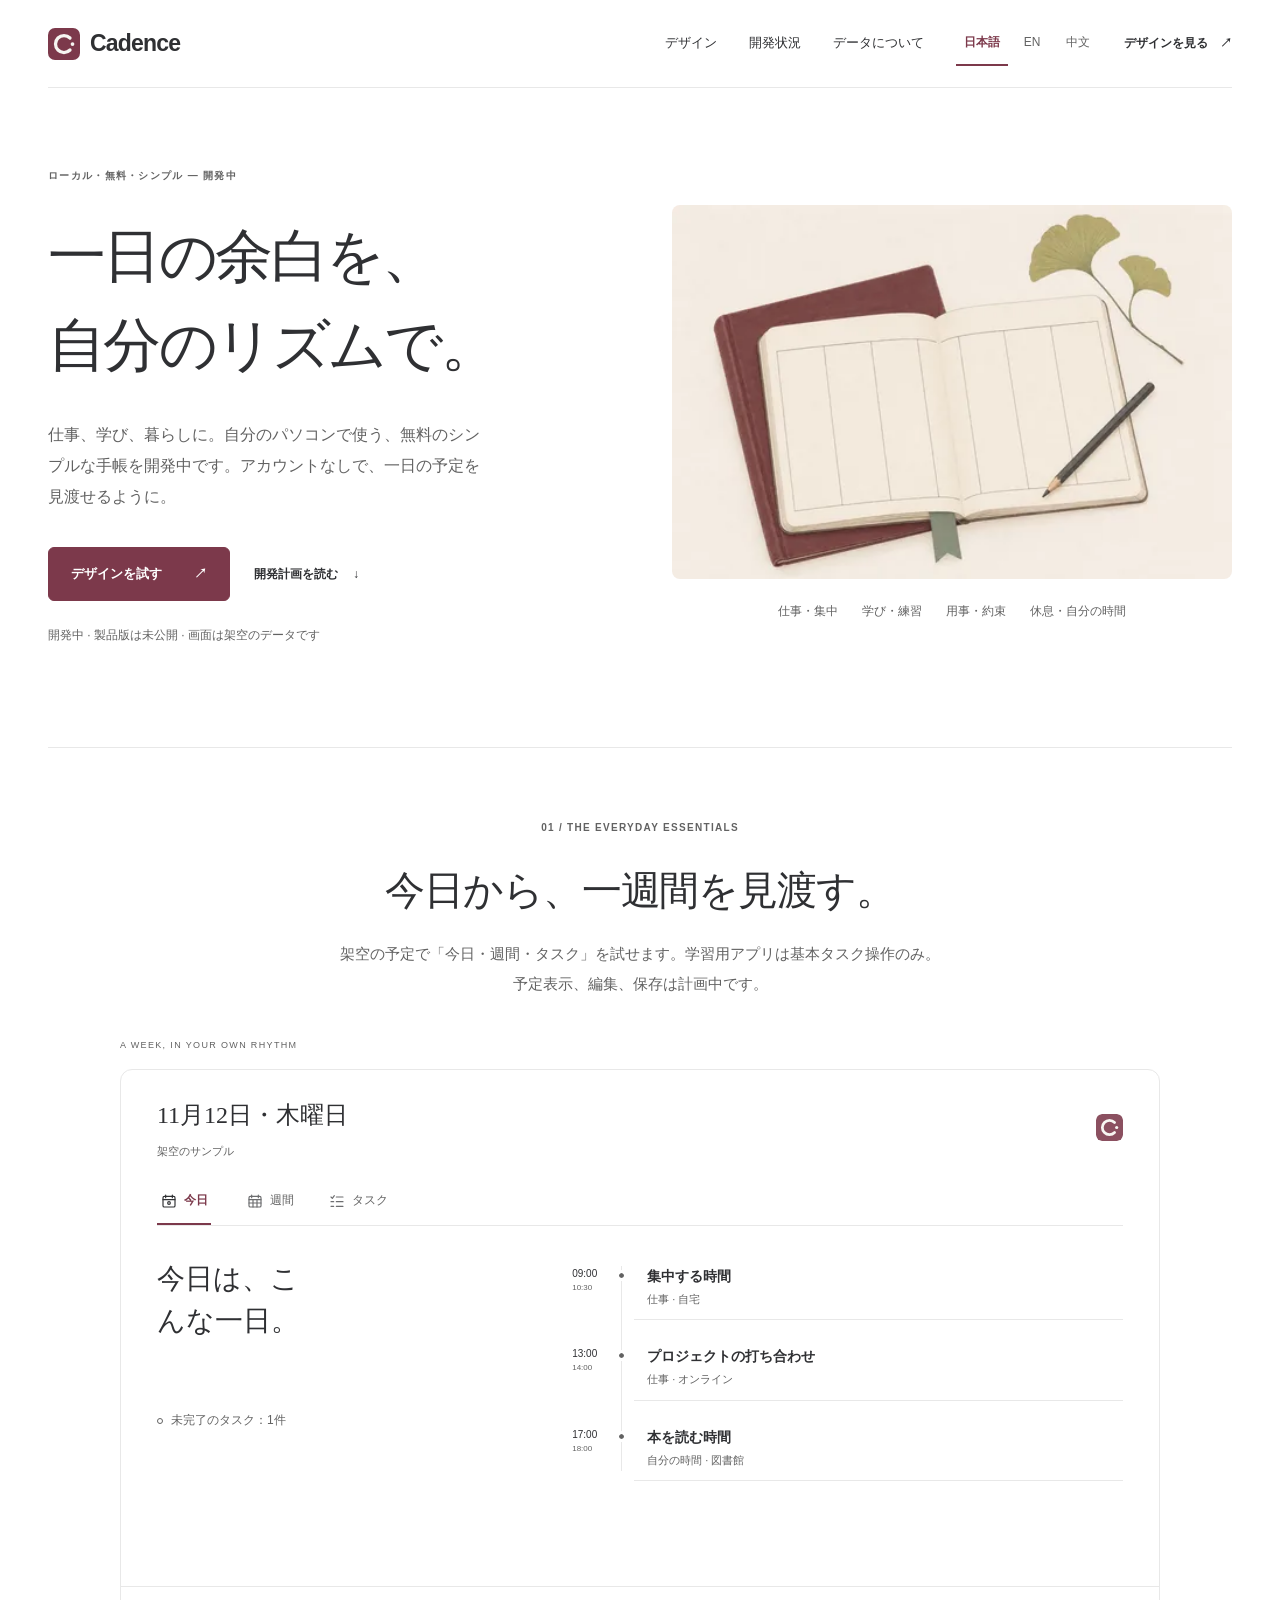
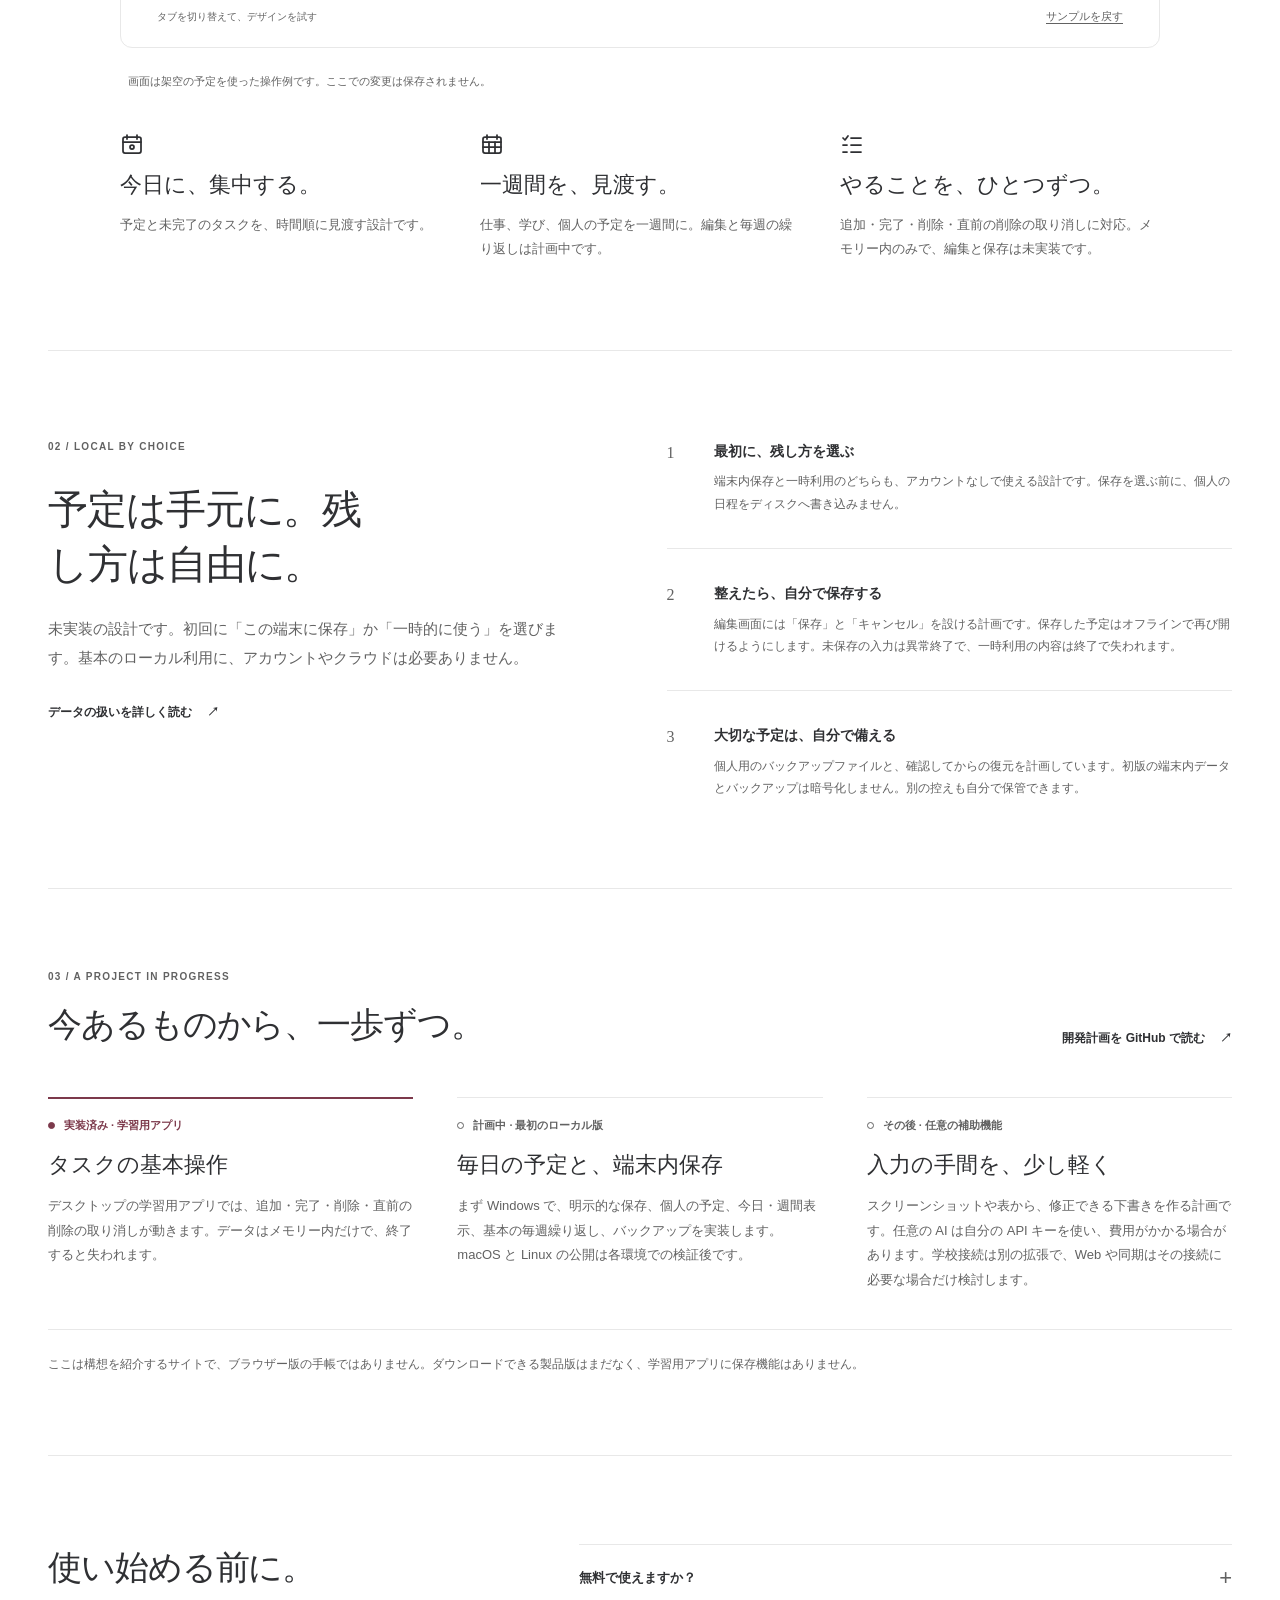
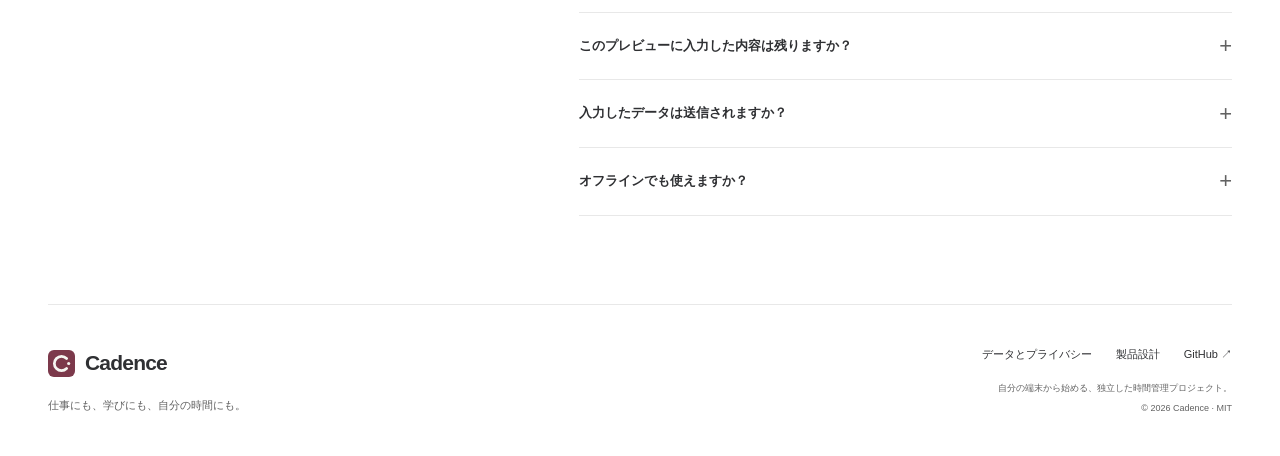
==== commit 79bbe3ca: "Redesign website with white surfaces and color artwork" ====
--- a/website/index.html
+++ b/website/index.html
@@ -3,7 +3,7 @@
 <head>
 <meta charset="utf-8">
 <meta name="viewport" content="width=device-width, initial-scale=1">
-<meta name="theme-color" content="#FAF9F6">
+<meta name="theme-color" content="#FFFFFF">
 <title>Cadence — 無料でシンプルなローカル手帳を開発中</title>
 <meta name="description" content="仕事、学び、暮らしのための、無料のローカル手帳を開発中です。今あるのはメモリー内の基本タスク操作。予定表示や保存は計画段階です。架空の画面で構想を試せます。">
 <meta property="og:type" content="website">
@@ -22,8 +22,8 @@
 <link rel="icon" href="assets/favicon.ico" sizes="any">
 <link rel="icon" href="assets/icon-v2.svg" type="image/svg+xml">
 <link rel="apple-touch-icon" href="assets/apple-touch-icon.png">
-<link rel="stylesheet" href="assets/site.css?v=20261112-quiet">
-<script src="assets/content.js?v=20261111-local-free" defer></script>
+<link rel="stylesheet" href="assets/site.css?v=20261112-white">
+<script src="assets/content.js?v=20261112-white" defer></script>
 <script src="assets/lang.js?v=20261111-local-free" defer></script>
 <script src="assets/preview.js?v=20261111-local-free" defer></script>
 </head>
@@ -41,10 +41,25 @@
     <div class="hero-copy">
       <p data-i18n="hero.kicker" class="eyebrow">ローカル・無料・シンプル — 開発中</p>
       <h1><span data-i18n="hero.line1">一日の余白を、</span><br><em data-i18n="hero.line2">自分のリズムで。</em></h1>
-      <p data-i18n="hero.lead" class="hero-lead">自分のパソコンで使う、無料の手帳を作っています。やることと一週間の予定を、登録なしでシンプルに。仕事にも、学びにも、日々の暮らしにも。</p>
+      <p data-i18n="hero.lead" class="hero-lead">仕事、学び、暮らしに。自分のパソコンで使う、無料のシンプルな手帳を開発中です。アカウントなしで、一日の予定を見渡せるように。</p>
       <div class="hero-actions"><a class="button button-wine" href="#preview"><span data-i18n="hero.open">デザインを試す</span><span aria-hidden="true">↗</span></a><a class="text-link" href="https://github.com/lorendw7/Cadence/blob/main/docs/ROADMAP.md"><span data-i18n="hero.explore">開発計画を読む</span><span aria-hidden="true">↓</span></a></div>
       <p data-i18n="hero.note" class="hero-note">開発中 · 製品版は未公開 · 画面は架空のデータです</p>
     </div>
+      <div class="hero-art" aria-hidden="true">
+        <picture>
+          <source type="image/webp" srcset="assets/journal-editorial-480.webp 480w, assets/journal-editorial-960.webp 960w, assets/journal-editorial-1536.webp 1536w" sizes="(max-width: 850px) calc(100vw - 48px), 560px">
+          <img class="journal-editorial" src="assets/journal-editorial.png" width="1536" height="1024" alt="" loading="eager" fetchpriority="high" decoding="async">
+        </picture>
+        <ul class="notebook-topics">
+          <li data-i18n="use.tag1">仕事・集中</li>
+          <li data-i18n="use.tag2">学び・練習</li>
+          <li data-i18n="use.tag3">用事・約束</li>
+          <li data-i18n="use.tag4">休息・自分の時間</li>
+        </ul>
+      </div>
+  </section>
+  <section class="essentials page-width" id="essentials">
+    <div class="section-intro"><p data-i18n="features.kicker" class="eyebrow">01 / THE EVERYDAY ESSENTIALS</p><h2 data-i18n="features.title">今日から、一週間を見渡す。</h2><p data-i18n="features.intro" class="section-lead">架空の予定で「今日・週間・タスク」を試せます。学習用アプリは基本タスク操作のみ。予定表示、編集、保存は計画中です。</p></div>
     <figure id="preview" class="planner-figure" aria-describedby="preview-caption">
       <div class="figure-top"><span data-i18n="preview.label" class="micro">A WEEK, IN YOUR OWN RHYTHM</span></div>
       <div class="planner">
@@ -96,35 +111,10 @@
       <noscript><p class="preview-noscript">JavaScript が無効のため、「今日」の静止例を表示しています。</p></noscript>
       <p class="sr-only" id="demo-status" role="status" aria-live="polite"></p>
     </figure>
-  </section>
-  <div class="principle-strip page-width">
-    <div class="principle"><span class="small-index">01</span><div><h2 data-i18n="strip.1.title">自分のパソコンで</h2><p data-i18n="strip.1.text">登録なし、オフラインで使える設計</p></div></div>
-    <div class="principle"><span class="small-index">02</span><div><h2 data-i18n="strip.2.title">毎日のために、無料で</h2><p data-i18n="strip.2.text">ローカル版に定額料金は設けない方針</p></div></div>
-    <div class="principle"><span class="small-index">03</span><div><h2 data-i18n="strip.3.title">使い方は、シンプルに</h2><p data-i18n="strip.3.text">今日・週間・タスク。必要なものから。</p></div></div>
-  </div>
-  <section class="essentials page-width" id="essentials">
-    <div class="section-intro"><p data-i18n="features.kicker" class="eyebrow">01 / THE EVERYDAY ESSENTIALS</p><h2 data-i18n="features.title">見たいのは、次の一歩。</h2><p data-i18n="features.intro" class="section-lead">三つの入口に絞って、少しずつ。学習用アプリでは基本タスク操作が動きます。予定表示、編集、保存はこれからです。</p></div>
     <div class="editorial-rows">
-      <article class="editorial-row"><span class="row-index">01</span><h3><span data-i18n="features.today.title">今日に、集中する。</span></h3><p data-i18n="features.today.text">時間順の予定と未完了のタスクを確認できる設計です。集中する時間、打ち合わせ、日常の用事を同じ流れに並べます。</p><span class="row-symbol" aria-hidden="true"><img src="assets/icons/today.svg" width="28" height="28" alt="" loading="lazy"></span></article>
-      <article class="editorial-row"><span class="row-index">02</span><h3><span data-i18n="features.week.title">一週間を、見渡す。</span></h3><p data-i18n="features.week.text">仕事、学習、個人の予定を並べ、日時や場所を編集する計画です。毎週の繰り返しには明確な終了日を設けます。</p><span class="row-symbol" aria-hidden="true"><img src="assets/icons/week.svg" width="28" height="28" alt="" loading="lazy"></span></article>
-      <article class="editorial-row"><span class="row-index">03</span><h3><span data-i18n="features.tasks.title">やることを、ひとつずつ。</span></h3><p data-i18n="features.tasks.text">学習用アプリでは追加・完了・削除・直前の削除の取り消しが動きます。データはメモリー内のみ。編集と保存はこれからです。</p><span class="row-symbol" aria-hidden="true"><img src="assets/icons/tasks.svg" width="28" height="28" alt="" loading="lazy"></span></article>
-    </div>
-  </section>
-  <section class="life-section">
-    <div class="life-inner page-width">
-      <div><p data-i18n="use.kicker" class="eyebrow">WORK, LEARN, LIVE</p><h2 data-i18n="use.title">どんな一日にも、自分のリズムを。</h2><p data-i18n="use.text" class="section-lead">決まった働き方や所属を前提にしない、日々のための時間管理。仕事の日も、学ぶ日も、ゆっくり過ごす日も、ひとつの手帳で見渡せるように。</p></div>
-      <div class="life-notebook" aria-hidden="true">
-        <picture>
-          <source type="image/webp" srcset="assets/journal-editorial-480.webp 480w, assets/journal-editorial-960.webp 960w, assets/journal-editorial-1536.webp 1536w" sizes="(max-width: 600px) calc(100vw - 40px), (max-width: 1100px) 42vw, 505px">
-          <img class="journal-editorial" src="assets/journal-editorial.png" width="1536" height="1024" alt="" loading="lazy" decoding="async">
-        </picture>
-        <ul class="notebook-topics">
-          <li data-i18n="use.tag1">仕事・集中</li>
-          <li data-i18n="use.tag2">学び・練習</li>
-          <li data-i18n="use.tag3">用事・約束</li>
-          <li data-i18n="use.tag4">休息・自分の時間</li>
-        </ul>
-      </div>
+      <article class="editorial-row"><h3><span data-i18n="features.today.title">今日に、集中する。</span></h3><p data-i18n="features.today.text">予定と未完了のタスクを、時間順に見渡す設計です。</p><span class="row-symbol" aria-hidden="true"><img src="assets/icons/today.svg" width="28" height="28" alt="" loading="lazy"></span></article>
+      <article class="editorial-row"><h3><span data-i18n="features.week.title">一週間を、見渡す。</span></h3><p data-i18n="features.week.text">仕事、学び、個人の予定を一週間に。編集と毎週の繰り返しは計画中です。</p><span class="row-symbol" aria-hidden="true"><img src="assets/icons/week.svg" width="28" height="28" alt="" loading="lazy"></span></article>
+      <article class="editorial-row"><h3><span data-i18n="features.tasks.title">やることを、ひとつずつ。</span></h3><p data-i18n="features.tasks.text">追加・完了・削除・直前の削除の取り消しに対応。メモリー内のみで、編集と保存は未実装です。</p><span class="row-symbol" aria-hidden="true"><img src="assets/icons/tasks.svg" width="28" height="28" alt="" loading="lazy"></span></article>
     </div>
   </section>
   <section class="data-section page-width" id="your-data">
@@ -148,7 +138,6 @@
     <details><summary><span data-i18n="faq.q2">このプレビューに入力した内容は残りますか？</span><span class="faq-plus" aria-hidden="true">+</span></summary><p data-i18n="faq.a2">残りません。表示切替とチェック操作は、架空のデータを使ったデザイン例です。ここでの操作を保存する機能はありません。将来の端末内保存や JSON バックアップは未実装です。</p></details>
     <details><summary><span data-i18n="faq.q3">入力したデータは送信されますか？</span><span class="faq-plus" aria-hidden="true">+</span></summary><p data-i18n="faq.a3">このサイトに個人の予定の入力・アップロード機能はありません。ページの表示には GitHub Pages への通信があります。開発中のローカル版は送信なしで使う設計です。任意の AI を使う場合だけ、内容と送信先を確認してから送る計画です。</p></details>
     <details><summary><span data-i18n="faq.q4">オフラインでも使えますか？</span><span class="faq-plus" aria-hidden="true">+</span></summary><p data-i18n="faq.a4">基本のタスク、予定、端末内保存はオフラインで使える設計です。予定表示や保存はまだ未実装です。Web や同期は学校接続に必要な場合だけ検討し、ローカル利用の条件にはしません。</p></details></div></section>
-  <section class="closing page-width"><p data-i18n="closing.kicker" class="eyebrow">A LITTLE STRUCTURE. A LITTLE SPACE.</p><div class="closing-line"><h2 data-i18n="closing.title">次の一週間を、想像してみる。</h2><a class="button button-wine" href="#preview"><span data-i18n="hero.open">デザインを試す</span><span aria-hidden="true">↗</span></a></div><p data-i18n="closing.text" class="section-lead">架空の画面を試す。小さく、無料のローカル手帳ができるまでを見守る。</p></section>
 </main>
 <footer class="site-footer page-width"><div><a class="brand" href="index.html" data-language-link><img src="assets/icon-v2.svg" width="32" height="32" alt=""><span>Cadence</span></a><p data-i18n="footer.tagline" class="footer-tagline">仕事にも、学びにも、自分の時間にも。</p></div><div class="footer-right"><div class="footer-links"><a href="privacy.html?lang=ja" data-language-link><span data-i18n="footer.privacy">データとプライバシー</span></a><a href="https://github.com/lorendw7/Cadence/blob/main/docs/REDESIGN.md"><span data-i18n="footer.design">製品設計</span></a><a href="https://github.com/lorendw7/Cadence">GitHub ↗</a></div><p data-i18n="footer.independent" class="independent-note">自分の端末から始める、独立した時間管理プロジェクト。</p><p class="copyright">© 2026 Cadence · MIT</p></div></footer>
 </body>
--- a/website/assets/site.css
+++ b/website/assets/site.css
@@ -1,13 +1,13 @@
 /* Cadence / Academic notebook. Original brand, local fonts, no remote assets. */
 :root {
   color-scheme: light;
-  --paper: #faf9f6;
+  --paper: #ffffff;
   --sheet: #ffffff;
   --ink: #2f3033;
-  --muted: #6b6965;
-  --line: #e3e0da;
+  --muted: #626262;
+  --line: #e8e8e8;
   --wine: #7c394b;
-  --wash: #f3f2ef;
+  --wash: #f7f7f7;
   --serif: "Iowan Old Style", "Palatino Linotype", "Yu Mincho", "Hiragino Mincho ProN", "Noto Serif CJK JP", Georgia, serif;
   --sans: -apple-system, BlinkMacSystemFont, "Segoe UI", "Yu Gothic", "Hiragino Kaku Gothic ProN", "Microsoft YaHei", sans-serif;
 }
@@ -23,9 +23,9 @@
 [hidden] { display: none !important; }
 ::selection { background: var(--line); color: var(--ink); }
 a:focus-visible, button:focus-visible, summary:focus-visible, input:focus-visible, [tabindex]:focus-visible { outline: 3px solid var(--wine); outline-offset: 5px; }
-.page-width { width: min(1120px, calc(100% - 96px)); margin-inline: auto; }
+.page-width { width: min(1200px, calc(100% - 96px)); margin-inline: auto; }
 .site-header { background: var(--paper); }
-.nav-shell { width: min(1120px, calc(100% - 96px)); margin-inline: auto; min-height: 96px; display: flex; align-items: center; gap: 32px; justify-content: space-between; border-bottom: 1px solid var(--line); }
+.nav-shell { width: min(1200px, calc(100% - 96px)); margin-inline: auto; min-height: 88px; display: flex; align-items: center; gap: 32px; justify-content: space-between; border-bottom: 1px solid var(--line); }
 .brand { display: inline-flex; align-items: center; gap: 10px; flex-shrink: 0; }
 .brand span { font-size: 23px; font-weight: 650; letter-spacing: -.8px; }
 .brand img { flex-shrink: 0; }
@@ -41,7 +41,7 @@
 .skip-link { position: fixed; top: -100px; left: 16px; z-index: 100; padding: 10px 18px; background: var(--sheet); border: 1px solid var(--wine); }
 .skip-link:focus { top: 10px; }
 .sr-only { position: absolute; width: 1px; height: 1px; padding: 0; margin: -1px; overflow: hidden; clip: rect(0,0,0,0); white-space: nowrap; border: 0; }
-.hero { display: grid; grid-template-columns: minmax(0,1fr) minmax(0,1fr); align-items: center; gap: 88px; padding-block: 112px; }
+.hero { display: grid; grid-template-columns: minmax(0,1fr) minmax(0,1fr); align-items: center; gap: 64px; padding-block: 80px 88px; }
 .hero-copy { padding-bottom: 12px; }
 .eyebrow { font-size: 10px; line-height: 1.6; letter-spacing: .13em; font-weight: 600; color: var(--muted); margin-bottom: 28px; }
 h1, h2 { font-family: var(--serif); font-weight: 500; }
@@ -51,27 +51,33 @@
 :lang(zh) .hero h1 { font-size: clamp(44px,4.8vw,67px); line-height: 1.45; letter-spacing: -2.4px; }
 .hero-lead { font-size: 16px; color: var(--muted); line-height: 1.95; max-width: 440px; margin-top: 28px; }
 .hero-actions { display: flex; flex-wrap: wrap; align-items: center; gap: 24px; margin-top: 35px; }
-.button { display: inline-flex; align-items: center; justify-content: space-between; gap: 32px; min-height: 54px; border-radius: 3px; padding: 14px 22px; font-size: 13px; font-weight: 600; }
+.button { display: inline-flex; align-items: center; justify-content: space-between; gap: 32px; min-height: 54px; border-radius: 6px; padding: 14px 22px; font-size: 13px; font-weight: 600; }
 .button-wine { color: #fff; background: var(--wine); border: 1px solid var(--wine); }
 .button-wine:hover { background: #642b3b; border-color: #642b3b; }
 .text-link { display: inline-flex; align-items: center; gap: 15px; color: var(--ink); font-size: 12px; font-weight: 600; }
 .text-link:hover { text-decoration: underline; text-underline-offset: 5px; }
 .hero-note { margin-top: 24px; font-size: 12px; line-height: 1.8; color: var(--muted); max-width: 440px; }
-.planner-figure { min-width: 0; }
+.planner-figure { min-width: 0; width: min(100%, 1040px); margin: 40px auto 0; }
 .figure-top { display: flex; align-items: center; gap: 12px; margin-bottom: 15px; }
 .micro { color: var(--muted); letter-spacing: .15em; font-size: 9px; }
-.planner { position: relative; background: var(--sheet); border: 1px solid var(--line); border-radius: 3px; overflow: hidden; }
-.planner-top { display: flex; align-items: center; justify-content: space-between; padding: 26px 28px 19px; gap: 20px; }
+.planner { position: relative; background: var(--sheet); border: 1px solid var(--line); border-radius: 12px; overflow: hidden; }
+.planner-top { display: flex; align-items: center; justify-content: space-between; padding: 24px 36px 20px; gap: 20px; }
 .planner-top img { border-radius: 6px; opacity: .88; }
-.planner-date { font-family: var(--serif); font-size: 19px; font-weight: 600; }
+.planner-date { font-family: var(--serif); font-size: 24px; font-weight: 500; }
 .sample-label { font-size: 11px; color: var(--muted); margin-top: 6px; }
-.preview-tabs { display: flex; margin-inline: 28px; border-bottom: 1px solid var(--line); gap: 27px; }
+.preview-tabs { display: flex; margin-inline: 36px; border-bottom: 1px solid var(--line); gap: 32px; }
 .preview-tabs button { display: inline-flex; align-items: center; justify-content: center; gap: 7px; min-width: 54px; min-height: 44px; padding: 8px 0 10px; font-size: 12px; border: 0; border-bottom: 2px solid transparent; background: none; color: var(--muted); }
-.preview-tabs button img { filter: grayscale(1); opacity: .7; }
+.preview-tabs button img { opacity: .7; }
 .preview-tabs button[aria-selected="true"] img { opacity: 1; }
 .preview-tabs button[aria-selected="true"] { color: var(--wine); font-weight: 700; border-bottom-color: var(--wine); }
-.preview-panel { min-height: 317px; }
-.today-panel, .tasks-panel { padding: 28px; }
+.preview-panel { min-height: 360px; }
+.today-panel, .tasks-panel { padding: 32px 36px; }
+.today-panel { display: grid; grid-template-columns: minmax(0,.8fr) minmax(0,1.2fr); column-gap: 48px; align-content: start; }
+.today-panel .preview-heading { font: 500 28px/1.5 var(--serif); color: var(--ink); max-width: 260px; }
+.today-panel .timeline { grid-column: 2; grid-row: 1 / 3; }
+.today-panel .remaining { align-self: start; margin-top: 0; }
+.tasks-panel > * { max-width: 720px; margin-inline: auto; }
+.preview-panel:focus-visible { outline-offset: -4px; }
 .preview-heading { font-family: var(--sans); font-size: 12px; font-weight: 500; color: var(--muted); line-height: 1.6; letter-spacing: 0; margin-bottom: 18px; }
 .timeline { position: relative; }
 .timeline::before { content: ""; position: absolute; top: 8px; bottom: 10px; left: 49px; width: 1px; background: var(--line); }
@@ -81,12 +87,12 @@
 .timeline-row time { flex: 0 0 35px; font-size: 10px; color: var(--ink); padding-top: 8px; line-height: 1.6; font-variant-numeric: tabular-nums; }
 .timeline-row time span { display: block; color: var(--muted); font-size: 8px; }
 .timeline-plan { flex: 1; min-width: 0; padding: 8px 13px 12px; border-bottom: 1px solid var(--line); }
-.timeline-plan h3 { font-size: 12px; line-height: 1.5; font-weight: 600; }
+.timeline-plan h3 { font-size: 14px; line-height: 1.5; font-weight: 600; }
 .timeline-plan p { font-size: 11px; line-height: 1.5; margin-top: 4px; color: var(--muted); }
-.remaining { display: flex; align-items: center; gap: 8px; color: var(--muted); font-size: 10px; margin-top: 20px; }
+.remaining { display: flex; align-items: center; gap: 8px; color: var(--muted); font-size: 12px; margin-top: 20px; }
 .remaining-dot { width: 6px; height: 6px; border: 1px solid var(--muted); border-radius: 50%; }
-.planner-bottom { display: flex; justify-content: space-between; align-items: center; gap: 12px; border-top: 1px solid var(--line); padding: 4px 28px; color: var(--muted); font-size: 10px; }
-.preview-instruction { max-width: 220px; }
+.planner-bottom { display: flex; justify-content: space-between; align-items: center; gap: 12px; border-top: 1px solid var(--line); padding: 8px 36px; color: var(--muted); font-size: 10px; }
+.preview-instruction { max-width: 440px; }
 .reset-preview { flex-shrink: 0; min-height: 44px; border: 0; padding: 8px 0 8px 8px; background: none; color: var(--muted); font-size: 11px; text-decoration: underline; text-underline-offset: 3px; }
 figcaption, .preview-noscript { font-size: 11px; line-height: 1.8; color: var(--muted); margin: 24px 8px 0; }
 .preview-noscript { margin-top: 8px; }
@@ -107,28 +113,22 @@
 .demo-task input { appearance: auto; accent-color: var(--ink); flex: 0 0 17px; width: 17px; height: 17px; margin: 0; }
 .demo-task input:checked + span { color: var(--muted); text-decoration: line-through; }
 .preview-hint { font-size: 10px; line-height: 1.8; color: var(--muted); margin-top: 23px; }
-.principle-strip { display: grid; grid-template-columns: repeat(3,minmax(0,1fr)); padding-block: 36px; border-block: 1px solid var(--line); gap: 48px; }
-.principle { display: flex; gap: 16px; align-items: flex-start; }
-.small-index { font-size: 10px; color: var(--muted); font-variant-numeric: tabular-nums; padding-top: 3px; }
-.principle h2 { font: 600 13px/1.7 var(--sans); }
-.principle p { margin-top: 2px; color: var(--muted); font-size: 11px; }
-.essentials { padding-block: 120px; }
-.section-intro { max-width: 620px; }
+.essentials { padding-block: 72px 88px; border-top: 1px solid var(--line); }
+.section-intro { max-width: 700px; margin-inline: auto; text-align: center; }
+.section-intro .section-lead { margin-inline: auto; max-width: 600px; }
 h2 { font-size: clamp(30px,3.1vw,44px); line-height: 1.4; letter-spacing: -1.1px; text-wrap: balance; }
 .section-lead { margin-top: 20px; color: var(--muted); font-size: 15px; line-height: 1.95; max-width: 530px; }
-.editorial-rows { margin-top: 48px; border-top: 1px solid var(--line); }
-.editorial-row { display: grid; grid-template-columns: 55px minmax(0,.9fr) minmax(0,1.3fr) 35px; gap: 26px; align-items: center; padding: 38px 0; border-bottom: 1px solid var(--line); }
-.row-index { color: var(--muted); font-family: var(--serif); font-size: 26px; font-style: italic; }
-.editorial-row h3 { font-family: var(--serif); font-weight: 500; font-size: 23px; line-height: 1.5; }
-.editorial-row > p { font-size: 13px; line-height: 1.9; color: var(--muted); max-width: 470px; }
-.row-symbol { text-align: right; }
-.row-symbol img { width: 28px; height: 28px; display: block; filter: grayscale(1); opacity: .7; }
-.journal-editorial { display: block; width: 100%; height: auto; aspect-ratio: 3 / 2; margin-bottom: 32px; filter: grayscale(1); }
-.life-inner { display: grid; grid-template-columns: minmax(0,1.1fr) minmax(0,1fr); gap: 105px; align-items: center; padding-block: 96px; border-block: 1px solid var(--line); }
-.life-inner h2 { max-width: 500px; }
-.life-notebook { min-width: 0; }
-.notebook-topics { display: flex; flex-wrap: wrap; gap: 12px 24px; list-style: none; margin: 0; padding: 0; color: var(--muted); font-size: 12px; }
-.data-section { display: grid; grid-template-columns: minmax(0,1fr) minmax(0,1.05fr); gap: 100px; padding-block: 120px; align-items: start; }
+/* Color belongs to the artwork; page surfaces remain pure white. */
+.hero-art { min-width: 0; }
+.journal-editorial { display: block; width: 100%; height: auto; aspect-ratio: 3 / 2; border-radius: 8px; }
+.notebook-topics { display: flex; flex-wrap: wrap; justify-content: center; gap: 8px 24px; list-style: none; padding: 0; margin: 22px 0 0; font-size: 12px; color: var(--muted); }
+.editorial-rows { display: grid; grid-template-columns: repeat(3,minmax(0,1fr)); gap: 40px; margin: 40px auto 0; max-width: 1040px; }
+.editorial-row { display: flex; flex-direction: column; align-items: flex-start; gap: 12px; }
+.row-symbol { order: -1; }
+.row-symbol img { display: block; width: 24px; height: 24px; }
+.editorial-row h3 { font: 500 22px/1.5 var(--serif); }
+.editorial-row > p { font-size: 13px; color: var(--muted); line-height: 1.9; }
+.data-section { border-top: 1px solid var(--line); display: grid; grid-template-columns: minmax(0,1fr) minmax(0,1.05fr); gap: 80px; padding-block: 88px; align-items: start; }
 .data-intro .text-link { margin-top: 29px; }
 .data-steps { padding: 0; margin: 0; list-style: none; }
 .data-steps li { display: flex; gap: 22px; padding: 32px 0; border-top: 1px solid var(--line); }
@@ -152,7 +152,7 @@
 .progress-stages h3 { font-family: var(--serif); font-size: 22px; font-weight: 500; line-height: 1.5; margin: 13px 0; }
 .progress-stages li > p:last-child { font-size: 13px; line-height: 1.9; color: var(--muted); }
 .scope-note { font-size: 12px; margin-top: 36px; padding-top: 24px; border-top: 1px solid var(--line); color: var(--muted); }
-.faq { display: grid; grid-template-columns: minmax(0,.8fr) minmax(0,1.2fr); gap: 95px; padding-block: 120px; }
+.faq { display: grid; grid-template-columns: minmax(0,.8fr) minmax(0,1.2fr); gap: 95px; padding-block: 88px; }
 .faq h2 { font-size: 34px; }
 details { border-bottom: 1px solid var(--line); }
 details:first-child { border-top: 1px solid var(--line); }
@@ -161,10 +161,6 @@
 .faq-plus { color: var(--muted); font-weight: 400; font-size: 22px; line-height: 1; flex-shrink: 0; }
 details[open] .faq-plus { transform: rotate(45deg); }
 details > p { font-size: 12px; line-height: 1.95; color: var(--muted); padding: 0 30px 23px 0; }
-.closing { border-top: 1px solid var(--line); padding-block: 88px 96px; }
-.closing-line { display: flex; justify-content: space-between; align-items: center; gap: 35px; }
-.closing-line h2 { font-size: clamp(33px,4vw,53px); }
-.closing .section-lead { margin-top: 15px; font-size: 13px; }
 .site-footer { border-top: 1px solid var(--line); display: flex; justify-content: space-between; align-items: flex-start; gap: 45px; padding-block: 40px; }
 .site-footer .brand span { font-size: 21px; }
 .site-footer .brand img { width: 27px; height: 27px; }
@@ -194,39 +190,26 @@
   .hero-actions { gap: 18px; }
   .hero-lead { font-size: 14px; }
   .hero-note { font-size: 12px; }
-  .life-inner, .data-section, .faq { gap: 55px; }
-  .editorial-row { grid-template-columns: 40px minmax(0,1fr) minmax(0,1.4fr) 25px; gap: 20px; }
-  .editorial-row h3 { font-size: 20px; }
+  .data-section, .faq { gap: 55px; }
 }
 @media (max-width: 850px) {
   .nav-middle { display: none; }
   .nav-shell { min-height: 76px; }
-  .hero { grid-template-columns: minmax(0,1fr); gap: 64px; padding-block: 80px; }
+  .hero { grid-template-columns: minmax(0,1fr); gap: 40px; padding-block: 56px; }
+  .hero-art { max-width: 600px; width: 100%; justify-self: center; }
+  .today-panel { column-gap: 28px; }
   .hero-copy { max-width: 650px; }
   h1 { font-size: 75px; }
   :lang(ja) .hero h1 { font-size: 57px; }
   :lang(zh) .hero h1 { font-size: 62px; }
   .hero-lead { max-width: 520px; font-size: 16px; }
-  .planner-figure { width: min(100%,580px); justify-self: center; }
-  .principle-strip { gap: 22px; }
-  .principle { gap: 10px; }
-  .principle h2 { font-size: 12px; }
-  .principle p { font-size: 10px; }
   .essentials { padding-block: 88px; }
-  .editorial-row { grid-template-columns: 35px minmax(0,1fr) 28px; gap: 16px; align-items: start; }
-  .editorial-row h3 { font-size: 23px; padding-top: 3px; }
-  .editorial-row > p { grid-column: 2; padding-top: 0; max-width: 600px; }
-  .row-symbol { grid-column: 3; grid-row: 1 / 3; }
-  .life-inner { gap: 40px; padding-block: 55px; }
-  .life-inner h2 { font-size: 32px; }
-  .life-inner .section-lead { font-size: 13px; }
   .data-section { gap: 45px; padding-block: 80px; }
   .data-intro h2 { font-size: 33px; }
   .data-intro .section-lead { font-size: 13px; }
   .scope-heading { align-items: flex-start; flex-direction: column; }
   .progress-stages { gap: 24px; }
   .faq { grid-template-columns: minmax(0,1fr); gap: 30px; padding-block: 70px; }
-  .closing-line { align-items: flex-start; flex-direction: column; gap: 25px; }
   .site-footer { flex-direction: column; gap: 30px; }
   .footer-right { text-align: left; }
   .footer-links { justify-content: flex-start; }
@@ -240,7 +223,13 @@
   .nav-end { gap: 0; }
   .nav-app { display: none; }
   .languages button { padding-inline: 7px; }
-  .hero { padding-block: 60px 64px; gap: 48px; }
+  .hero { padding-block: 40px 48px; gap: 32px; }
+  .editorial-rows { grid-template-columns: minmax(0,1fr); gap: 28px; }
+  .editorial-row { gap: 8px; }
+  .today-panel { display: block; }
+  .today-panel .preview-heading { font: 500 16px/1.6 var(--sans); max-width: none; }
+  .today-panel .remaining { margin-top: 24px; }
+  .notebook-topics { gap: 8px 16px; font-size: 11px; }
   .eyebrow { font-size: 9px; letter-spacing: .08em; margin-bottom: 21px; }
   h1 { font-size: clamp(45px,10.5vw,62px); letter-spacing: -2.4px; }
   :lang(ja) .hero h1 { font-size: clamp(33px,8.4vw,48px); letter-spacing: -1.8px; }
@@ -261,35 +250,21 @@
   .timeline-plan h3 { font-size: 11px; }
   .timeline-plan { padding-inline: 10px; }
   figcaption { margin-inline: 0; font-size: 11px; }
-  .principle-strip { grid-template-columns: minmax(0,1fr); gap: 24px; padding-block: 32px; }
-  .principle { gap: 17px; }
-  .principle h2 { font-size: 13px; }
-  .principle p { font-size: 11px; }
-  .essentials { padding-block: 72px; }
+  .essentials { padding-block: 56px; }
   h2 { font-size: 30px; }
   .section-lead { font-size: 13px; margin-top: 17px; }
-  .editorial-rows { margin-top: 31px; }
-  .editorial-row { padding-block: 30px; gap: 12px 14px; grid-template-columns: 27px minmax(0,1fr) 20px; }
-  .row-index { font-size: 22px; }
-  .editorial-row h3 { font-size: 20px; }
-  .editorial-row > p { font-size: 12px; }
-  .life-inner, .data-section { grid-template-columns: minmax(0,1fr); gap: 34px; }
-  .life-inner { padding-block: 64px; }
-  .life-notebook { max-width: 420px; width: 100%; }
-  .data-section { padding-block: 72px; gap: 40px; }
+  .data-section { grid-template-columns: minmax(0,1fr); gap: 34px; }
+  .data-section { padding-block: 56px; gap: 40px; }
   .data-intro .text-link { margin-top: 22px; }
   .data-steps li { gap: 16px; }
   .scope-band > .page-width { padding-block: 64px; }
   .scope-heading h2 { font-size: 30px; }
   .progress-stages { grid-template-columns: minmax(0,1fr); gap: 26px; margin-top: 30px; }
   .progress-stages h3 { margin-block: 10px; }
-  .faq { padding-block: 72px; gap: 32px; }
+  .faq { padding-block: 56px; gap: 32px; }
   .faq h2 { font-size: 29px; }
   summary { font-size: 12px; padding-block: 20px; gap: 15px; }
   details > p { padding-right: 10px; }
-  .closing { padding-block: 64px; }
-  .closing-line h2 { font-size: 33px; }
-  .closing .eyebrow { font-size: 8px; }
   .footer-links { gap: 20px; font-size: 10px; }
   .privacy-page { padding-block: 44px 55px; }
   .privacy-header { margin-bottom: 32px; }
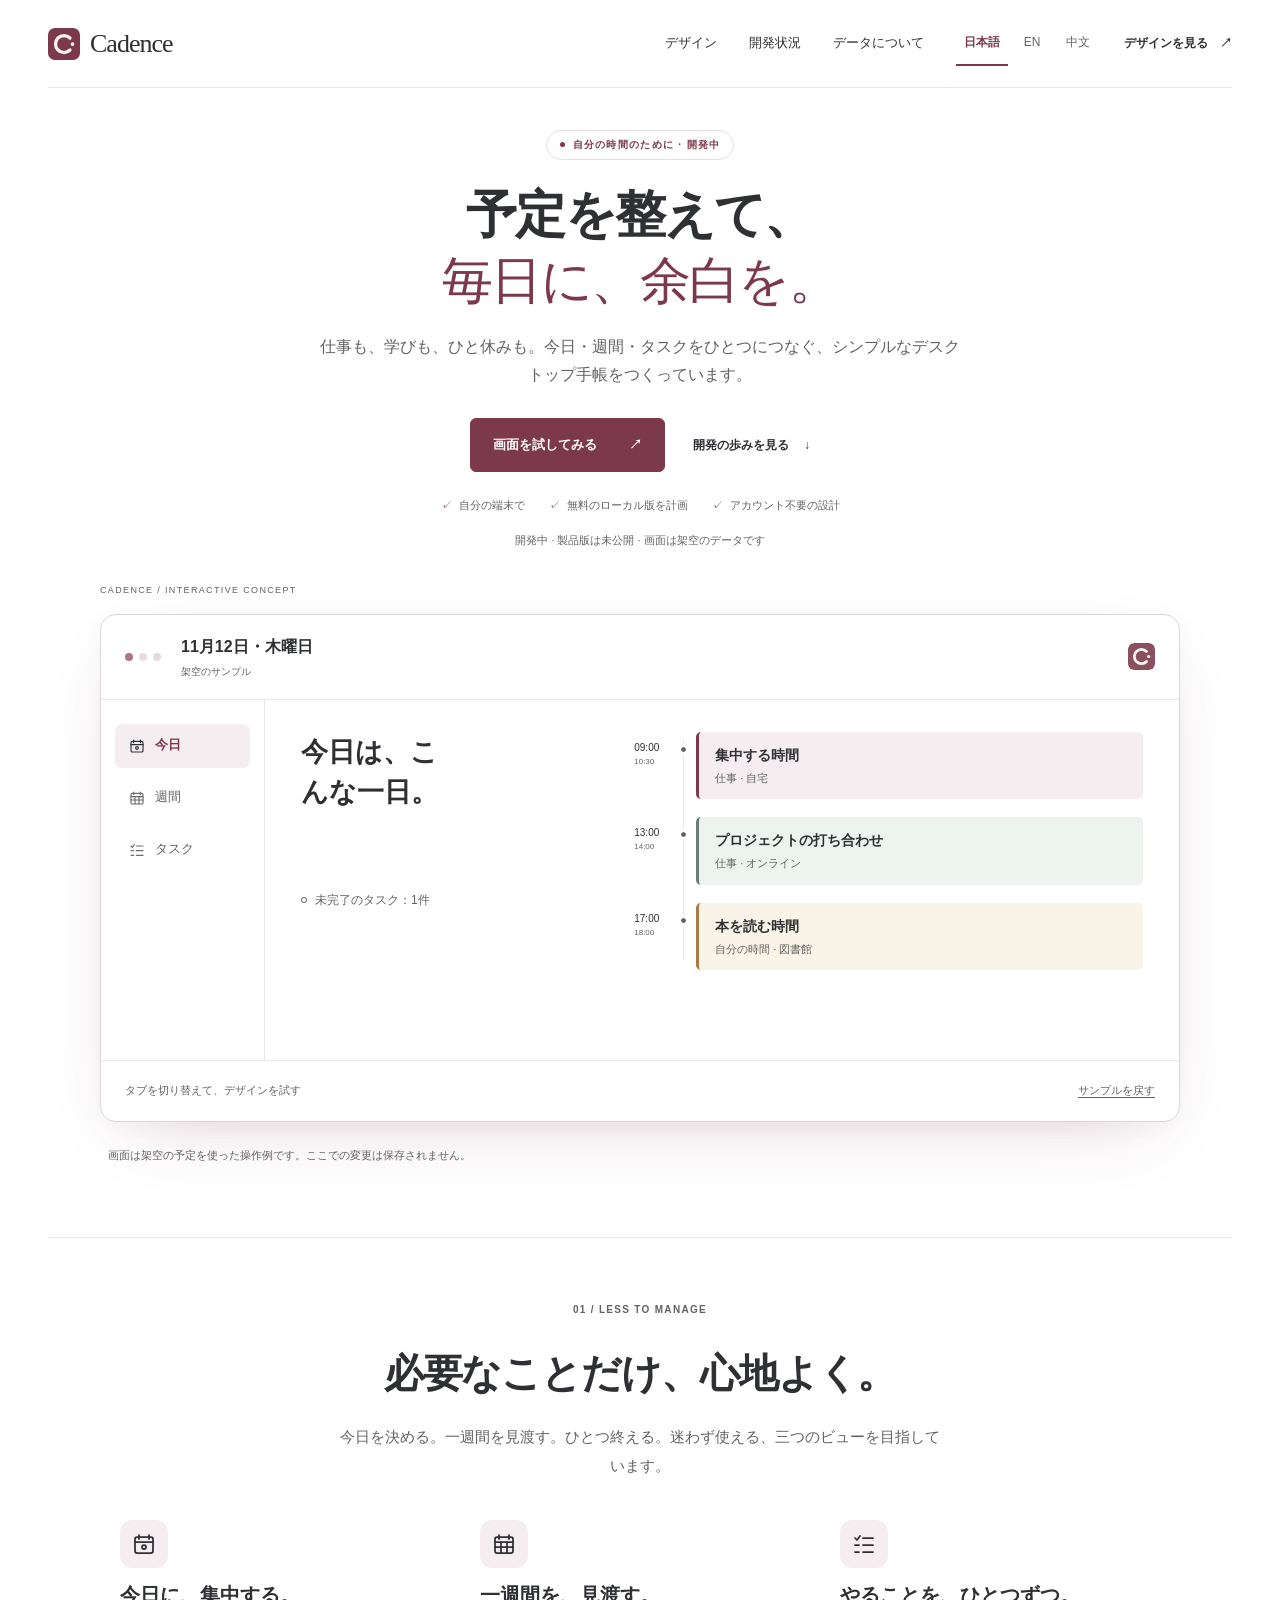
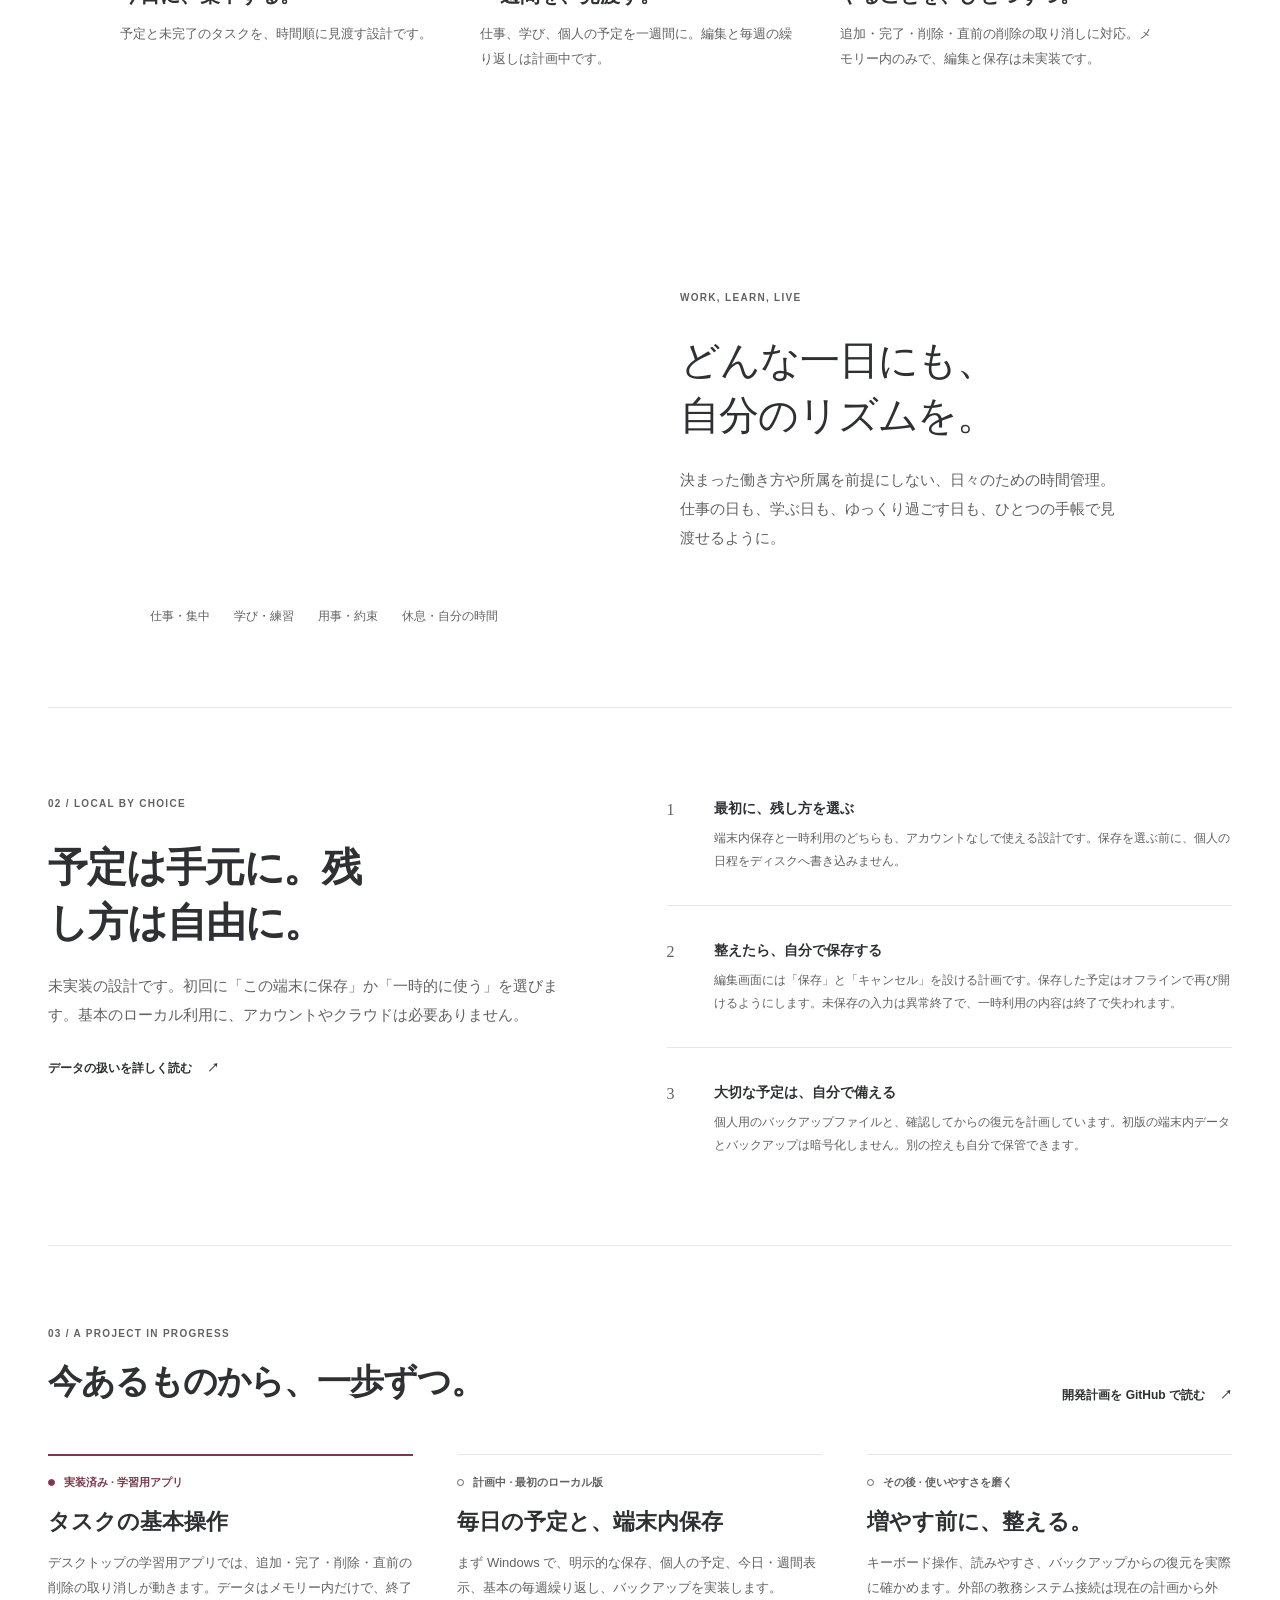
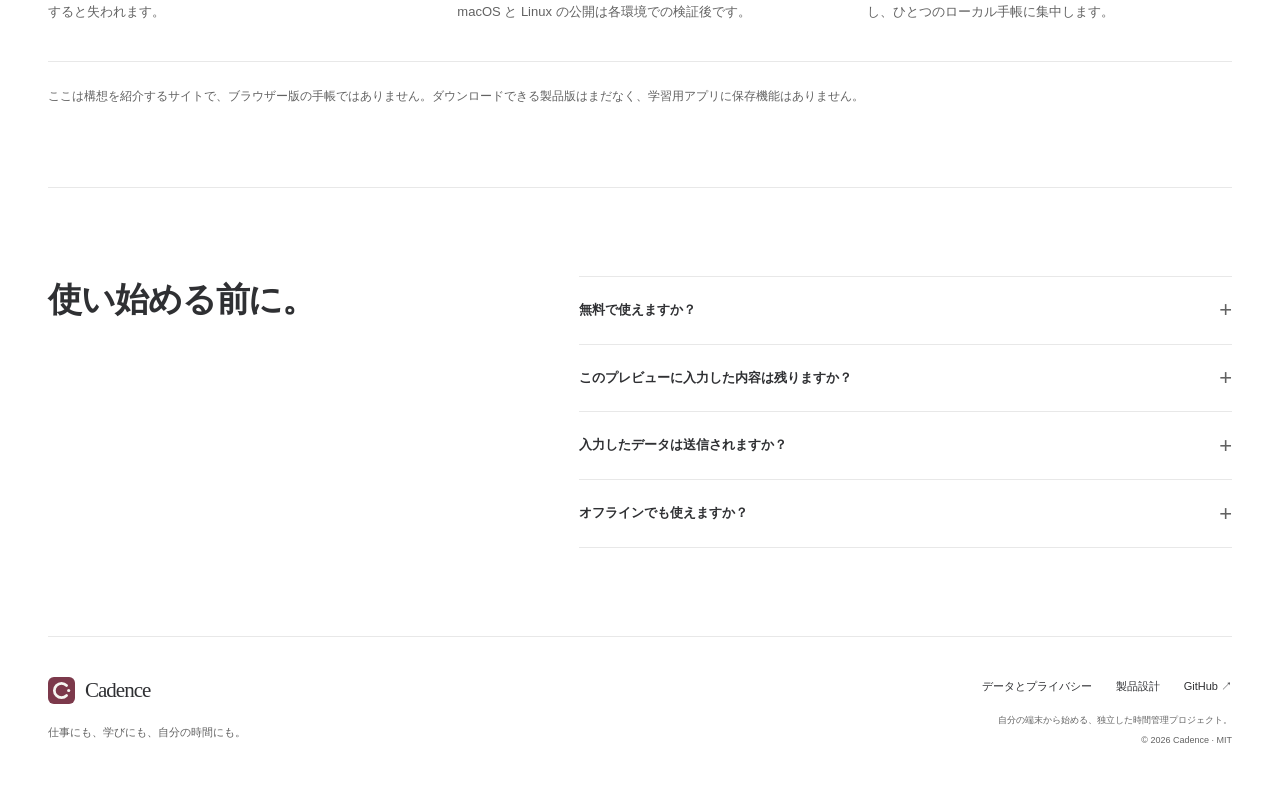
==== commit fb44d83b: "Refresh product website and focus scope on local planning" ====
--- a/website/index.html
+++ b/website/index.html
@@ -22,10 +22,10 @@
 <link rel="icon" href="assets/favicon.ico" sizes="any">
 <link rel="icon" href="assets/icon-v2.svg" type="image/svg+xml">
 <link rel="apple-touch-icon" href="assets/apple-touch-icon.png">
-<link rel="stylesheet" href="assets/site.css?v=20261112-white">
-<script src="assets/content.js?v=20261112-white" defer></script>
-<script src="assets/lang.js?v=20261111-local-free" defer></script>
-<script src="assets/preview.js?v=20261111-local-free" defer></script>
+<link rel="stylesheet" href="assets/site.css?v=20261112-focus2">
+<script src="assets/content.js?v=20261112-focus2" defer></script>
+<script src="assets/lang.js?v=20261112-focus2" defer></script>
+<script src="assets/preview.js?v=20261112-focus2" defer></script>
 </head>
 <body data-page="home">
 <a class="skip-link" href="#main">本文へ / Skip to content / 跳至正文</a>
@@ -39,31 +39,17 @@
 <main id="main">
   <section class="hero page-width">
     <div class="hero-copy">
-      <p data-i18n="hero.kicker" class="eyebrow">ローカル・無料・シンプル — 開発中</p>
-      <h1><span data-i18n="hero.line1">一日の余白を、</span><br><em data-i18n="hero.line2">自分のリズムで。</em></h1>
-      <p data-i18n="hero.lead" class="hero-lead">仕事、学び、暮らしに。自分のパソコンで使う、無料のシンプルな手帳を開発中です。アカウントなしで、一日の予定を見渡せるように。</p>
-      <div class="hero-actions"><a class="button button-wine" href="#preview"><span data-i18n="hero.open">デザインを試す</span><span aria-hidden="true">↗</span></a><a class="text-link" href="https://github.com/lorendw7/Cadence/blob/main/docs/ROADMAP.md"><span data-i18n="hero.explore">開発計画を読む</span><span aria-hidden="true">↓</span></a></div>
+      <p data-i18n="hero.kicker" class="eyebrow">自分の時間のために · 開発中</p>
+      <h1><span data-i18n="hero.line1">予定を整えて、</span><br><em data-i18n="hero.line2">毎日に、余白を。</em></h1>
+      <p data-i18n="hero.lead" class="hero-lead">仕事も、学びも、ひと休みも。今日・週間・タスクをひとつにつなぐ、シンプルなデスクトップ手帳をつくっています。</p>
+      <div class="hero-actions"><a class="button button-wine" href="#preview"><span data-i18n="hero.open">画面を試してみる</span><span aria-hidden="true">↗</span></a><a class="text-link" href="#progress"><span data-i18n="hero.explore">開発の歩みを見る</span><span aria-hidden="true">↓</span></a></div>
+      <ul class="hero-promises"><li data-i18n="strip.1.title">自分の端末で</li><li data-i18n="strip.2.title">無料のローカル版を計画</li><li data-i18n="strip.3.title">アカウント不要の設計</li></ul>
       <p data-i18n="hero.note" class="hero-note">開発中 · 製品版は未公開 · 画面は架空のデータです</p>
     </div>
-      <div class="hero-art" aria-hidden="true">
-        <picture>
-          <source type="image/webp" srcset="assets/journal-editorial-480.webp 480w, assets/journal-editorial-960.webp 960w, assets/journal-editorial-1536.webp 1536w" sizes="(max-width: 850px) calc(100vw - 48px), 560px">
-          <img class="journal-editorial" src="assets/journal-editorial.png" width="1536" height="1024" alt="" loading="eager" fetchpriority="high" decoding="async">
-        </picture>
-        <ul class="notebook-topics">
-          <li data-i18n="use.tag1">仕事・集中</li>
-          <li data-i18n="use.tag2">学び・練習</li>
-          <li data-i18n="use.tag3">用事・約束</li>
-          <li data-i18n="use.tag4">休息・自分の時間</li>
-        </ul>
-      </div>
-  </section>
-  <section class="essentials page-width" id="essentials">
-    <div class="section-intro"><p data-i18n="features.kicker" class="eyebrow">01 / THE EVERYDAY ESSENTIALS</p><h2 data-i18n="features.title">今日から、一週間を見渡す。</h2><p data-i18n="features.intro" class="section-lead">架空の予定で「今日・週間・タスク」を試せます。学習用アプリは基本タスク操作のみ。予定表示、編集、保存は計画中です。</p></div>
     <figure id="preview" class="planner-figure" aria-describedby="preview-caption">
-      <div class="figure-top"><span data-i18n="preview.label" class="micro">A WEEK, IN YOUR OWN RHYTHM</span></div>
+      <div class="figure-top"><span data-i18n="preview.label" class="micro">CADENCE / INTERACTIVE CONCEPT</span></div>
       <div class="planner">
-        <div class="planner-top"><div><p data-i18n="preview.date" class="planner-date">11月12日・木曜日</p><p data-i18n="preview.sample" class="sample-label">架空のサンプル</p></div><img src="assets/icon-v2.svg" alt="" width="27" height="27"></div>
+        <div class="planner-top"><div class="window-dots" aria-hidden="true"><i></i><i></i><i></i></div><div><p data-i18n="preview.date" class="planner-date">11月12日・木曜日</p><p data-i18n="preview.sample" class="sample-label">架空のサンプル</p></div><img src="assets/icon-v2.svg" alt="" width="27" height="27"></div>
         <div class="preview-tabs" role="tablist" aria-label="表示の切り替え" data-i18n-aria="preview.tabs" hidden>
           <button type="button" role="tab" id="tab-today" aria-controls="panel-today" aria-selected="true" data-view="today"><img src="assets/icons/today.svg" width="16" height="16" alt=""><span data-i18n="preview.today">今日</span></button>
           <button type="button" role="tab" id="tab-week" aria-controls="panel-week" aria-selected="false" tabindex="-1" data-view="week"><img src="assets/icons/week.svg" width="16" height="16" alt=""><span data-i18n="preview.week">週間</span></button>
@@ -111,12 +97,30 @@
       <noscript><p class="preview-noscript">JavaScript が無効のため、「今日」の静止例を表示しています。</p></noscript>
       <p class="sr-only" id="demo-status" role="status" aria-live="polite"></p>
     </figure>
+  </section>
+  <section class="essentials page-width" id="essentials">
+    <div class="section-intro"><p data-i18n="features.kicker" class="eyebrow">01 / LESS TO MANAGE</p><h2 data-i18n="features.title">必要なことだけ、心地よく。</h2><p data-i18n="features.intro" class="section-lead">今日を決める。一週間を見渡す。ひとつ終える。迷わず使える、三つのビューを目指しています。</p></div>
+
     <div class="editorial-rows">
       <article class="editorial-row"><h3><span data-i18n="features.today.title">今日に、集中する。</span></h3><p data-i18n="features.today.text">予定と未完了のタスクを、時間順に見渡す設計です。</p><span class="row-symbol" aria-hidden="true"><img src="assets/icons/today.svg" width="28" height="28" alt="" loading="lazy"></span></article>
       <article class="editorial-row"><h3><span data-i18n="features.week.title">一週間を、見渡す。</span></h3><p data-i18n="features.week.text">仕事、学び、個人の予定を一週間に。編集と毎週の繰り返しは計画中です。</p><span class="row-symbol" aria-hidden="true"><img src="assets/icons/week.svg" width="28" height="28" alt="" loading="lazy"></span></article>
       <article class="editorial-row"><h3><span data-i18n="features.tasks.title">やることを、ひとつずつ。</span></h3><p data-i18n="features.tasks.text">追加・完了・削除・直前の削除の取り消しに対応。メモリー内のみで、編集と保存は未実装です。</p><span class="row-symbol" aria-hidden="true"><img src="assets/icons/tasks.svg" width="28" height="28" alt="" loading="lazy"></span></article>
     </div>
   </section>
+<section class="life-section page-width">
+      <div class="life-art">
+        <picture>
+          <source type="image/webp" srcset="assets/journal-editorial-480.webp 480w, assets/journal-editorial-960.webp 960w, assets/journal-editorial-1536.webp 1536w" sizes="(max-width: 850px) calc(100vw - 40px), 520px">
+          <img class="journal-editorial" src="assets/journal-editorial.png" width="1536" height="1024" alt="" loading="lazy" decoding="async">
+        </picture>
+        <ul class="notebook-topics">
+          <li data-i18n="use.tag1">仕事・集中</li>
+          <li data-i18n="use.tag2">学び・練習</li>
+          <li data-i18n="use.tag3">用事・約束</li>
+          <li data-i18n="use.tag4">休息・自分の時間</li>
+        </ul>
+      </div>
+<div class="life-copy"><p class="eyebrow" data-i18n="use.kicker">WORK, LEARN, LIVE</p><h2 data-i18n="use.title">どんな一日にも、自分のリズムを。</h2><p class="section-lead" data-i18n="use.text">決まった働き方や所属を前提にしない、日々のための時間管理。仕事の日も、学ぶ日も、ゆっくり過ごす日も、ひとつの手帳で見渡せるように。</p></div></section>
   <section class="data-section page-width" id="your-data">
     <div class="data-intro"><p data-i18n="data.kicker" class="eyebrow">02 / LOCAL BY CHOICE</p><h2 data-i18n="data.title">予定は手元に。残し方は自由に。</h2><p data-i18n="data.intro" class="section-lead">未実装の設計です。初回に「この端末に保存」か「一時的に使う」を選びます。基本のローカル利用に、アカウントやクラウドは必要ありません。</p><a class="text-link" href="privacy.html?lang=ja" data-language-link><span data-i18n="data.link">データの扱いを詳しく読む</span><span aria-hidden="true">↗</span></a></div>
     <ol class="data-steps"><li><span class="step-index">1</span><div><h3 data-i18n="data.step1.title">最初に、残し方を選ぶ</h3><p data-i18n="data.step1.text">端末内保存と一時利用のどちらも、アカウントなしで使える設計です。保存を選ぶ前に、個人の日程をディスクへ書き込みません。</p></div></li>
@@ -129,15 +133,15 @@
       <ol class="progress-stages">
         <li class="stage-current"><p class="stage-label"><span class="stage-dot" aria-hidden="true"></span><span data-i18n="scope.now.label">実装済み · 学習用アプリ</span></p><h3 data-i18n="scope.now.title">タスクの基本操作</h3><p data-i18n="scope.now.text">デスクトップの学習用アプリでは、追加・完了・削除・直前の削除の取り消しが動きます。データはメモリー内だけで、終了すると失われます。</p></li>
         <li><p class="stage-label"><span class="stage-dot" aria-hidden="true"></span><span data-i18n="scope.next.label">計画中 · 最初のローカル版</span></p><h3 data-i18n="scope.next.title">毎日の予定と、端末内保存</h3><p data-i18n="scope.next.text">まず Windows で、明示的な保存、個人の予定、今日・週間表示、基本の毎週繰り返し、バックアップを実装します。macOS と Linux の公開は各環境での検証後です。</p></li>
-        <li><p class="stage-label"><span class="stage-dot" aria-hidden="true"></span><span data-i18n="scope.later.label">その後 · 任意の補助機能</span></p><h3 data-i18n="scope.later.title">入力の手間を、少し軽く</h3><p data-i18n="scope.later.text">スクリーンショットや表から、修正できる下書きを作る計画です。任意の AI は自分の API キーを使い、費用がかかる場合があります。学校接続は別の拡張で、Web や同期はその接続に必要な場合だけ検討します。</p></li>
+        <li><p class="stage-label"><span class="stage-dot" aria-hidden="true"></span><span data-i18n="scope.later.label">その後 · 使いやすさを磨く</span></p><h3 data-i18n="scope.later.title">増やす前に、整える。</h3><p data-i18n="scope.later.text">キーボード操作、読みやすさ、バックアップからの復元を実際に確かめます。外部の教務システム接続は現在の計画から外し、ひとつのローカル手帳に集中します。</p></li>
       </ol>
       <p data-i18n="scope.note" class="scope-note">ここは構想を紹介するサイトで、ブラウザー版の手帳ではありません。ダウンロードできる製品版はまだなく、学習用アプリに保存機能はありません。</p>
     </div>
   </section>
-  <section class="faq page-width"><div><h2 data-i18n="faq.title">使い始める前に。</h2></div><div><details><summary><span data-i18n="faq.q1">無料で使えますか？</span><span class="faq-plus" aria-hidden="true">+</span></summary><p data-i18n="faq.a1">はい。ローカル版は無料で、アカウントや定額契約なしで使える方針です。製品版はまだ公開していません。任意のクラウド AI は自分の API キーを使い、提供元から料金が発生する場合があります。基本の利用に AI は不要です。</p></details>
+  <section class="faq page-width"><div><h2 data-i18n="faq.title">使い始める前に。</h2></div><div><details><summary><span data-i18n="faq.q1">無料で使えますか？</span><span class="faq-plus" aria-hidden="true">+</span></summary><p data-i18n="faq.a1">ローカル版は無料で、アカウントや定額契約なしで使える方針です。現在は開発中で、ダウンロードできる製品版はまだありません。</p></details>
     <details><summary><span data-i18n="faq.q2">このプレビューに入力した内容は残りますか？</span><span class="faq-plus" aria-hidden="true">+</span></summary><p data-i18n="faq.a2">残りません。表示切替とチェック操作は、架空のデータを使ったデザイン例です。ここでの操作を保存する機能はありません。将来の端末内保存や JSON バックアップは未実装です。</p></details>
-    <details><summary><span data-i18n="faq.q3">入力したデータは送信されますか？</span><span class="faq-plus" aria-hidden="true">+</span></summary><p data-i18n="faq.a3">このサイトに個人の予定の入力・アップロード機能はありません。ページの表示には GitHub Pages への通信があります。開発中のローカル版は送信なしで使う設計です。任意の AI を使う場合だけ、内容と送信先を確認してから送る計画です。</p></details>
-    <details><summary><span data-i18n="faq.q4">オフラインでも使えますか？</span><span class="faq-plus" aria-hidden="true">+</span></summary><p data-i18n="faq.a4">基本のタスク、予定、端末内保存はオフラインで使える設計です。予定表示や保存はまだ未実装です。Web や同期は学校接続に必要な場合だけ検討し、ローカル利用の条件にはしません。</p></details></div></section>
+    <details><summary><span data-i18n="faq.q3">入力したデータは送信されますか？</span><span class="faq-plus" aria-hidden="true">+</span></summary><p data-i18n="faq.a3">このサイトに個人の予定を入力・アップロードする機能はありません。ページの表示には GitHub Pages への通信があります。ローカル版は予定を外部へ送信せずに使う設計です。外部の教務システムには接続しません。</p></details>
+    <details><summary><span data-i18n="faq.q4">オフラインでも使えますか？</span><span class="faq-plus" aria-hidden="true">+</span></summary><p data-i18n="faq.a4">基本のタスク、予定、端末内保存はオフラインで使える設計です。予定表示と保存はまだ未実装です。Web 版やクラウド同期は現在の開発計画に含めません。</p></details></div></section>
 </main>
 <footer class="site-footer page-width"><div><a class="brand" href="index.html" data-language-link><img src="assets/icon-v2.svg" width="32" height="32" alt=""><span>Cadence</span></a><p data-i18n="footer.tagline" class="footer-tagline">仕事にも、学びにも、自分の時間にも。</p></div><div class="footer-right"><div class="footer-links"><a href="privacy.html?lang=ja" data-language-link><span data-i18n="footer.privacy">データとプライバシー</span></a><a href="https://github.com/lorendw7/Cadence/blob/main/docs/REDESIGN.md"><span data-i18n="footer.design">製品設計</span></a><a href="https://github.com/lorendw7/Cadence">GitHub ↗</a></div><p data-i18n="footer.independent" class="independent-note">自分の端末から始める、独立した時間管理プロジェクト。</p><p class="copyright">© 2026 Cadence · MIT</p></div></footer>
 </body>
--- a/website/assets/site.css
+++ b/website/assets/site.css
@@ -27,7 +27,7 @@
 .site-header { background: var(--paper); }
 .nav-shell { width: min(1200px, calc(100% - 96px)); margin-inline: auto; min-height: 88px; display: flex; align-items: center; gap: 32px; justify-content: space-between; border-bottom: 1px solid var(--line); }
 .brand { display: inline-flex; align-items: center; gap: 10px; flex-shrink: 0; }
-.brand span { font-size: 23px; font-weight: 650; letter-spacing: -.8px; }
+.brand span { font: 500 26px/1.2 var(--serif); letter-spacing: -1px; }
 .brand img { flex-shrink: 0; }
 .nav-middle { display: flex; align-items: center; gap: 32px; margin-left: auto; font-size: 13px; }
 .nav-middle a, .footer-links a { text-decoration: underline; text-decoration-color: transparent; text-underline-offset: 5px; }
@@ -41,39 +41,41 @@
 .skip-link { position: fixed; top: -100px; left: 16px; z-index: 100; padding: 10px 18px; background: var(--sheet); border: 1px solid var(--wine); }
 .skip-link:focus { top: 10px; }
 .sr-only { position: absolute; width: 1px; height: 1px; padding: 0; margin: -1px; overflow: hidden; clip: rect(0,0,0,0); white-space: nowrap; border: 0; }
-.hero { display: grid; grid-template-columns: minmax(0,1fr) minmax(0,1fr); align-items: center; gap: 64px; padding-block: 80px 88px; }
-.hero-copy { padding-bottom: 12px; }
+.hero { padding-block: 40px 72px; }
+.hero-copy { max-width: 860px; margin-inline: auto; text-align: center; }
 .eyebrow { font-size: 10px; line-height: 1.6; letter-spacing: .13em; font-weight: 600; color: var(--muted); margin-bottom: 28px; }
-h1, h2 { font-family: var(--serif); font-weight: 500; }
-h1 { font-size: clamp(50px,5.6vw,78px); line-height: 1.13; letter-spacing: -3.2px; }
-h1 em { font-style: normal; }
-:lang(ja) .hero h1 { font-size: clamp(40px,4.5vw,62px); line-height: 1.55; letter-spacing: -2.6px; }
-:lang(zh) .hero h1 { font-size: clamp(44px,4.8vw,67px); line-height: 1.45; letter-spacing: -2.4px; }
-.hero-lead { font-size: 16px; color: var(--muted); line-height: 1.95; max-width: 440px; margin-top: 28px; }
-.hero-actions { display: flex; flex-wrap: wrap; align-items: center; gap: 24px; margin-top: 35px; }
+h1, h2 { font-family: var(--sans); font-weight: 600; }
+h1 { font-size: clamp(48px,5.5vw,70px); line-height: 1.12; letter-spacing: -3px; text-wrap: balance; }
+h1 em { font-family: var(--serif); font-weight: 500; color: var(--wine); font-style: normal; }
+:lang(ja) .hero h1 { font-size: clamp(34px,4vw,54px); line-height: 1.3; letter-spacing: -1.8px; }
+:lang(zh) .hero h1 { font-size: clamp(36px,4.4vw,58px); line-height: 1.3; letter-spacing: -1.8px; }
+.hero-lead { font-size: 16px; color: var(--muted); line-height: 1.8; max-width: 640px; margin: 18px auto 0; }
+.hero-actions { display: flex; flex-wrap: wrap; justify-content: center; align-items: center; gap: 28px; margin-top: 28px; }
 .button { display: inline-flex; align-items: center; justify-content: space-between; gap: 32px; min-height: 54px; border-radius: 6px; padding: 14px 22px; font-size: 13px; font-weight: 600; }
 .button-wine { color: #fff; background: var(--wine); border: 1px solid var(--wine); }
 .button-wine:hover { background: #642b3b; border-color: #642b3b; }
 .text-link { display: inline-flex; align-items: center; gap: 15px; color: var(--ink); font-size: 12px; font-weight: 600; }
 .text-link:hover { text-decoration: underline; text-underline-offset: 5px; }
-.hero-note { margin-top: 24px; font-size: 12px; line-height: 1.8; color: var(--muted); max-width: 440px; }
-.planner-figure { min-width: 0; width: min(100%, 1040px); margin: 40px auto 0; }
+.hero-note { margin-top: 16px; font-size: 11px; line-height: 1.8; color: var(--muted); }
+.planner-figure { min-width: 0; width: min(100%, 1080px); margin: 32px auto 0; scroll-margin-top: 24px; }
 .figure-top { display: flex; align-items: center; gap: 12px; margin-bottom: 15px; }
 .micro { color: var(--muted); letter-spacing: .15em; font-size: 9px; }
-.planner { position: relative; background: var(--sheet); border: 1px solid var(--line); border-radius: 12px; overflow: hidden; }
-.planner-top { display: flex; align-items: center; justify-content: space-between; padding: 24px 36px 20px; gap: 20px; }
+.planner { position: relative; display: grid; grid-template-columns: 164px minmax(0,1fr); background: var(--sheet); border: 1px solid #ded7da; border-radius: 16px; overflow: hidden; box-shadow: 0 24px 70px -32px #7c394b45, 0 6px 20px #2f303308; }
+.planner-top { grid-column: 1 / -1; display: flex; align-items: center; padding: 18px 24px; gap: 20px; border-bottom: 1px solid var(--line); }
+.planner-top > img { margin-left: auto; }
 .planner-top img { border-radius: 6px; opacity: .88; }
-.planner-date { font-family: var(--serif); font-size: 24px; font-weight: 500; }
-.sample-label { font-size: 11px; color: var(--muted); margin-top: 6px; }
-.preview-tabs { display: flex; margin-inline: 36px; border-bottom: 1px solid var(--line); gap: 32px; }
-.preview-tabs button { display: inline-flex; align-items: center; justify-content: center; gap: 7px; min-width: 54px; min-height: 44px; padding: 8px 0 10px; font-size: 12px; border: 0; border-bottom: 2px solid transparent; background: none; color: var(--muted); }
+.planner-date { font-size: 16px; font-weight: 600; }
+.sample-label { font-size: 10px; color: var(--muted); margin-top: 2px; }
+.preview-tabs { grid-column: 1; grid-row: 2; display: flex; flex-direction: column; padding: 24px 14px; border-right: 1px solid var(--line); gap: 8px; }
+.preview-tabs button { display: inline-flex; align-items: center; justify-content: flex-start; gap: 10px; min-height: 44px; padding: 10px 14px; border-radius: 7px; font-size: 13px; border: 0; background: none; color: var(--muted); }
 .preview-tabs button img { opacity: .7; }
 .preview-tabs button[aria-selected="true"] img { opacity: 1; }
-.preview-tabs button[aria-selected="true"] { color: var(--wine); font-weight: 700; border-bottom-color: var(--wine); }
-.preview-panel { min-height: 360px; }
+.preview-tabs button[aria-selected="true"] { color: var(--wine); font-weight: 650; background: #f5edf0; }
+.preview-panel { grid-column: 2; grid-row: 2; min-width: 0; min-height: 360px; animation: panel-in .3s ease-out; }
+.planner:has(.preview-tabs[hidden]) .preview-panel { grid-column: 1 / -1; }
 .today-panel, .tasks-panel { padding: 32px 36px; }
-.today-panel { display: grid; grid-template-columns: minmax(0,.8fr) minmax(0,1.2fr); column-gap: 48px; align-content: start; }
-.today-panel .preview-heading { font: 500 28px/1.5 var(--serif); color: var(--ink); max-width: 260px; }
+.today-panel { display: grid; grid-template-columns: minmax(0,.75fr) minmax(0,1.25fr); column-gap: 28px; align-content: start; }
+.today-panel .preview-heading { font: 600 27px/1.5 var(--sans); color: var(--ink); max-width: 260px; }
 .today-panel .timeline { grid-column: 2; grid-row: 1 / 3; }
 .today-panel .remaining { align-self: start; margin-top: 0; }
 .tasks-panel > * { max-width: 720px; margin-inline: auto; }
@@ -86,12 +88,14 @@
 .timeline-row::before { content: ""; position: absolute; top: 15px; left: 47px; width: 5px; height: 5px; border-radius: 50%; background: var(--muted); outline: 3px solid var(--sheet); }
 .timeline-row time { flex: 0 0 35px; font-size: 10px; color: var(--ink); padding-top: 8px; line-height: 1.6; font-variant-numeric: tabular-nums; }
 .timeline-row time span { display: block; color: var(--muted); font-size: 8px; }
-.timeline-plan { flex: 1; min-width: 0; padding: 8px 13px 12px; border-bottom: 1px solid var(--line); }
+.timeline-plan { flex: 1; min-width: 0; padding: 13px 16px; border-left: 3px solid #7c394b; border-radius: 5px; background: #f5edf0; }
+.timeline-row:nth-child(2) .timeline-plan { border-color: #697d76; background: #edf3ef; }
+.timeline-row:nth-child(3) .timeline-plan { border-color: #a77b43; background: #faf3e7; }
 .timeline-plan h3 { font-size: 14px; line-height: 1.5; font-weight: 600; }
 .timeline-plan p { font-size: 11px; line-height: 1.5; margin-top: 4px; color: var(--muted); }
 .remaining { display: flex; align-items: center; gap: 8px; color: var(--muted); font-size: 12px; margin-top: 20px; }
 .remaining-dot { width: 6px; height: 6px; border: 1px solid var(--muted); border-radius: 50%; }
-.planner-bottom { display: flex; justify-content: space-between; align-items: center; gap: 12px; border-top: 1px solid var(--line); padding: 8px 36px; color: var(--muted); font-size: 10px; }
+.planner-bottom { grid-column: 1 / -1; display: flex; justify-content: space-between; align-items: center; gap: 12px; border-top: 1px solid var(--line); padding: 8px 24px; color: var(--muted); font-size: 11px; }
 .preview-instruction { max-width: 440px; }
 .reset-preview { flex-shrink: 0; min-height: 44px; border: 0; padding: 8px 0 8px 8px; background: none; color: var(--muted); font-size: 11px; text-decoration: underline; text-underline-offset: 3px; }
 figcaption, .preview-noscript { font-size: 11px; line-height: 1.8; color: var(--muted); margin: 24px 8px 0; }
@@ -110,23 +114,27 @@
 .week-hint { margin: 14px 20px 0; font-size: 10px; color: var(--muted); }
 .demo-task-list { border-top: 1px solid var(--line); }
 .demo-task { display: flex; gap: 12px; align-items: center; padding: 18px 0; border-bottom: 1px solid var(--line); font-size: 12px; cursor: pointer; }
-.demo-task input { appearance: auto; accent-color: var(--ink); flex: 0 0 17px; width: 17px; height: 17px; margin: 0; }
+.demo-task input { appearance: auto; accent-color: var(--wine); flex: 0 0 17px; width: 17px; height: 17px; margin: 0; }
 .demo-task input:checked + span { color: var(--muted); text-decoration: line-through; }
 .preview-hint { font-size: 10px; line-height: 1.8; color: var(--muted); margin-top: 23px; }
-.essentials { padding-block: 72px 88px; border-top: 1px solid var(--line); }
+.essentials { padding-block: 64px 80px; border-top: 1px solid var(--line); }
 .section-intro { max-width: 700px; margin-inline: auto; text-align: center; }
 .section-intro .section-lead { margin-inline: auto; max-width: 600px; }
 h2 { font-size: clamp(30px,3.1vw,44px); line-height: 1.4; letter-spacing: -1.1px; text-wrap: balance; }
 .section-lead { margin-top: 20px; color: var(--muted); font-size: 15px; line-height: 1.95; max-width: 530px; }
 /* Color belongs to the artwork; page surfaces remain pure white. */
-.hero-art { min-width: 0; }
+.life-art { min-width: 0; }
+.life-section { display: grid; grid-template-columns: minmax(0,1fr) minmax(0,1fr); gap: 80px; padding-block: 64px 80px; align-items: center; }
+.life-copy { max-width: 440px; }
+.life-copy h2 { font-family: var(--serif); font-weight: 500; }
 .journal-editorial { display: block; width: 100%; height: auto; aspect-ratio: 3 / 2; border-radius: 8px; }
 .notebook-topics { display: flex; flex-wrap: wrap; justify-content: center; gap: 8px 24px; list-style: none; padding: 0; margin: 22px 0 0; font-size: 12px; color: var(--muted); }
 .editorial-rows { display: grid; grid-template-columns: repeat(3,minmax(0,1fr)); gap: 40px; margin: 40px auto 0; max-width: 1040px; }
 .editorial-row { display: flex; flex-direction: column; align-items: flex-start; gap: 12px; }
 .row-symbol { order: -1; }
+.row-symbol { display: grid; place-items: center; width: 48px; height: 48px; background: #f5edf0; border-radius: 12px; }
 .row-symbol img { display: block; width: 24px; height: 24px; }
-.editorial-row h3 { font: 500 22px/1.5 var(--serif); }
+.editorial-row h3 { font: 600 20px/1.5 var(--sans); }
 .editorial-row > p { font-size: 13px; color: var(--muted); line-height: 1.9; }
 .data-section { border-top: 1px solid var(--line); display: grid; grid-template-columns: minmax(0,1fr) minmax(0,1.05fr); gap: 80px; padding-block: 88px; align-items: start; }
 .data-intro .text-link { margin-top: 29px; }
@@ -149,7 +157,7 @@
 .stage-current .stage-label { color: var(--wine); }
 .stage-dot { width: 7px; height: 7px; flex: 0 0 7px; border: 1px solid currentColor; border-radius: 50%; }
 .stage-current .stage-dot { background: currentColor; }
-.progress-stages h3 { font-family: var(--serif); font-size: 22px; font-weight: 500; line-height: 1.5; margin: 13px 0; }
+.progress-stages h3 { font-size: 22px; font-weight: 600; line-height: 1.5; margin: 13px 0; }
 .progress-stages li > p:last-child { font-size: 13px; line-height: 1.9; color: var(--muted); }
 .scope-note { font-size: 12px; margin-top: 36px; padding-top: 24px; border-top: 1px solid var(--line); color: var(--muted); }
 .faq { display: grid; grid-template-columns: minmax(0,.8fr) minmax(0,1.2fr); gap: 95px; padding-block: 88px; }
@@ -178,101 +186,109 @@
 .privacy-body h2 { font: 600 17px/1.6 var(--sans); letter-spacing: 0; margin-bottom: 12px; }
 .privacy-body section p { font-size: 14px; line-height: 1.95; color: var(--muted); }
 .privacy-actions { display: flex; justify-content: space-between; gap: 20px; border-top: 1px solid var(--line); padding-top: 25px; }
+
+/* Product-first presentation, with one brief entrance and direct feedback. */
+.hero-copy > .eyebrow { display: inline-flex; align-items: center; gap: 8px; padding: 6px 13px; border: 1px solid #eadde1; border-radius: 100px; color: var(--wine); margin-bottom: 22px; font-size: 10px; }
+.hero-copy > .eyebrow::before { content: ""; width: 5px; height: 5px; background: var(--wine); border-radius: 50%; flex-shrink: 0; }
+.hero-promises { display: flex; justify-content: center; flex-wrap: wrap; gap: 8px 24px; list-style: none; padding: 0; margin: 24px 0 0; color: var(--muted); font-size: 11px; }
+.hero-promises li::before { content: "✓"; color: var(--wine); margin-right: 7px; }
+.window-dots { display: flex; gap: 6px; flex-shrink: 0; }
+.window-dots i { width: 8px; height: 8px; border-radius: 50%; background: #e6dce0; }
+.window-dots i:first-child { background: #ad7584; }
+.week-event { border-radius: 4px; border-left-color: #7c394b; background: #f5edf0; }
+.week-event:nth-child(3n + 2) { background: #edf3ef; border-left-color: #697d76; }
+.week-event:nth-child(3n) { background: #faf3e7; border-left-color: #a77b43; }
+.button, .preview-tabs button, .demo-task, .row-symbol { transition: background-color .18s ease, transform .18s ease, box-shadow .18s ease; }
+.button:hover { transform: translateY(-2px); box-shadow: 0 7px 16px #7c394b24; }
+.preview-tabs button:hover { background: #f5edf0; }
+.demo-task:hover { background: #faf8f9; }
+.hero-copy { animation: panel-in .6s ease-out; }
+@keyframes panel-in { from { opacity: 0; transform: translateY(8px); } to { opacity: 1; transform: translateY(0); } }
 @media (max-width: 1100px) {
-  .page-width { width: calc(100% - 64px); }
-  .nav-shell { width: calc(100% - 64px); gap: 24px; }
-  .nav-middle { gap: 21px; }
-  .nav-end { gap: 18px; }
-  .hero { gap: 56px; padding-block: 88px; }
-  h1 { font-size: 61px; }
-  :lang(ja) .hero h1 { font-size: 46px; }
-  :lang(zh) .hero h1 { font-size: 52px; }
-  .hero-actions { gap: 18px; }
-  .hero-lead { font-size: 14px; }
-  .hero-note { font-size: 12px; }
-  .data-section, .faq { gap: 55px; }
+  .page-width, .nav-shell { width: calc(100% - 64px); }
+  .nav-shell { gap: 20px; }
+  .nav-middle, .nav-end { gap: 20px; }
+  .data-section, .life-section, .faq { gap: 48px; }
 }
 @media (max-width: 850px) {
   .nav-middle { display: none; }
   .nav-shell { min-height: 76px; }
-  .hero { grid-template-columns: minmax(0,1fr); gap: 40px; padding-block: 56px; }
-  .hero-art { max-width: 600px; width: 100%; justify-self: center; }
-  .today-panel { column-gap: 28px; }
-  .hero-copy { max-width: 650px; }
-  h1 { font-size: 75px; }
-  :lang(ja) .hero h1 { font-size: 57px; }
-  :lang(zh) .hero h1 { font-size: 62px; }
-  .hero-lead { max-width: 520px; font-size: 16px; }
-  .essentials { padding-block: 88px; }
-  .data-section { gap: 45px; padding-block: 80px; }
-  .data-intro h2 { font-size: 33px; }
-  .data-intro .section-lead { font-size: 13px; }
+  .hero { padding-block: 48px 64px; }
+  .planner { grid-template-columns: 132px minmax(0,1fr); }
+  .preview-tabs { padding-inline: 8px; }
+  .today-panel { display: block; }
+  .today-panel .preview-heading { max-width: none; font-size: 20px; }
+  .today-panel .remaining { margin-top: 20px; }
+  .today-panel, .tasks-panel { padding: 24px; }
   .scope-heading { align-items: flex-start; flex-direction: column; }
-  .progress-stages { gap: 24px; }
-  .faq { grid-template-columns: minmax(0,1fr); gap: 30px; padding-block: 70px; }
-  .site-footer { flex-direction: column; gap: 30px; }
+  .progress-stages, .editorial-rows { gap: 24px; }
+  .life-copy h2, .data-intro h2 { font-size: 30px; }
+  .faq { grid-template-columns: minmax(0,1fr); gap: 28px; }
+  .site-footer { flex-direction: column; gap: 28px; }
   .footer-right { text-align: left; }
   .footer-links { justify-content: flex-start; }
 }
 @media (max-width: 600px) {
-  .page-width { width: calc(100% - 40px); }
-  .nav-shell { width: calc(100% - 40px); min-height: 76px; gap: 12px; }
+  .page-width, .nav-shell { width: calc(100% - 40px); }
+  .nav-shell { min-height: 72px; gap: 10px; }
   .brand { gap: 8px; }
-  .brand span { font-size: 21px; }
+  .brand span { font-size: 23px; }
   .brand img { width: 28px; height: 28px; }
   .nav-end { gap: 0; }
   .nav-app { display: none; }
-  .languages button { padding-inline: 7px; }
-  .hero { padding-block: 40px 48px; gap: 32px; }
+  .languages button { padding-inline: 6px; }
+  .hero { padding-block: 36px 56px; }
+  .hero-copy > .eyebrow { font-size: 9px; letter-spacing: .04em; }
+  h1 { font-size: clamp(40px,9.4vw,56px); letter-spacing: -1.8px; }
+  :lang(ja) .hero h1 { font-size: clamp(30px,7.8vw,44px); letter-spacing: -1.2px; }
+  :lang(zh) .hero h1 { font-size: clamp(30px,7.8vw,44px); letter-spacing: -1.2px; }
+  .hero-lead { font-size: 14px; margin-top: 18px; }
+  .hero-actions { gap: 18px; margin-top: 24px; }
+  .button { min-height: 48px; padding: 12px 18px; gap: 18px; }
+  .hero-promises { gap: 6px 14px; font-size: 10px; }
+  .planner-figure { margin-top: 32px; }
+  .planner { display: block; border-radius: 12px; }
+  .planner-top { gap: 12px; padding: 16px; }
+  .planner-date { font-size: 14px; }
+  .window-dots { gap: 4px; }
+  .window-dots i { width: 6px; height: 6px; }
+  .preview-tabs { flex-direction: row; justify-content: space-between; border-right: 0; border-bottom: 1px solid var(--line); padding: 8px; gap: 4px; }
+  .preview-tabs button { justify-content: center; padding: 8px 10px; gap: 6px; font-size: 12px; }
+  .preview-panel { min-height: 340px; }
+  .today-panel, .tasks-panel { padding: 20px 16px; }
+  .timeline-row { gap: 21px; }
+  .timeline::before { left: 43px; }
+  .timeline-row::before { left: 41px; }
+  .timeline-plan { padding: 10px; }
+  .timeline-plan h3 { font-size: 12px; }
+  .timeline-plan p { font-size: 10px; }
+  .planner-bottom { padding: 8px 16px; font-size: 10px; }
+  .reset-preview { font-size: 10px; }
+  figcaption { margin: 16px 0 0; }
+  h2 { font-size: 28px; }
+  .eyebrow { margin-bottom: 16px; font-size: 9px; }
+  .section-lead { font-size: 14px; }
+  .essentials, .life-section, .data-section, .faq { padding-block: 48px; }
   .editorial-rows { grid-template-columns: minmax(0,1fr); gap: 28px; }
-  .editorial-row { gap: 8px; }
-  .today-panel { display: block; }
-  .today-panel .preview-heading { font: 500 16px/1.6 var(--sans); max-width: none; }
-  .today-panel .remaining { margin-top: 24px; }
-  .notebook-topics { gap: 8px 16px; font-size: 11px; }
-  .eyebrow { font-size: 9px; letter-spacing: .08em; margin-bottom: 21px; }
-  h1 { font-size: clamp(45px,10.5vw,62px); letter-spacing: -2.4px; }
-  :lang(ja) .hero h1 { font-size: clamp(33px,8.4vw,48px); letter-spacing: -1.8px; }
-  :lang(zh) .hero h1 { font-size: clamp(36px,9vw,53px); letter-spacing: -1.5px; }
-  .hero-lead { margin-top: 20px; font-size: 14px; }
-  .hero-actions { margin-top: 25px; gap: 17px; }
-  .button { min-height: 49px; padding: 12px 17px; gap: 25px; font-size: 12px; }
-  .text-link { font-size: 11px; gap: 10px; }
-  .hero-note { line-height: 1.8; }
-  .planner-top { padding: 20px 18px 16px; }
-  .planner-date { font-size: 16px; }
-  .preview-tabs { margin-inline: 18px; }
-  .today-panel, .tasks-panel { padding-inline: 18px; }
-  .planner-bottom { padding-inline: 18px; }
-  .timeline-row { gap: 23px; }
-  .timeline::before { left: 45px; }
-  .timeline-row::before { left: 43px; }
-  .timeline-plan h3 { font-size: 11px; }
-  .timeline-plan { padding-inline: 10px; }
-  figcaption { margin-inline: 0; font-size: 11px; }
-  .essentials { padding-block: 56px; }
-  h2 { font-size: 30px; }
-  .section-lead { font-size: 13px; margin-top: 17px; }
-  .data-section { grid-template-columns: minmax(0,1fr); gap: 34px; }
-  .data-section { padding-block: 56px; gap: 40px; }
-  .data-intro .text-link { margin-top: 22px; }
-  .data-steps li { gap: 16px; }
-  .scope-band > .page-width { padding-block: 64px; }
-  .scope-heading h2 { font-size: 30px; }
-  .progress-stages { grid-template-columns: minmax(0,1fr); gap: 26px; margin-top: 30px; }
-  .progress-stages h3 { margin-block: 10px; }
-  .faq { padding-block: 56px; gap: 32px; }
-  .faq h2 { font-size: 29px; }
-  summary { font-size: 12px; padding-block: 20px; gap: 15px; }
-  details > p { padding-right: 10px; }
-  .footer-links { gap: 20px; font-size: 10px; }
-  .privacy-page { padding-block: 44px 55px; }
-  .privacy-header { margin-bottom: 32px; }
-  .privacy-header h1 { font-size: 33px; letter-spacing: -1px; }
-  .privacy-body h2 { font-size: 15px; }
-  .privacy-body section p { font-size: 13px; }
+  .editorial-row { display: grid; grid-template-columns: 48px minmax(0,1fr); column-gap: 16px; row-gap: 6px; }
+  .row-symbol { grid-column: 1; grid-row: 1 / 3; }
+  .editorial-row h3, .editorial-row > p { grid-column: 2; }
+  .editorial-row h3 { font-size: 18px; }
+  .life-section, .data-section { grid-template-columns: minmax(0,1fr); gap: 32px; }
+  .notebook-topics { font-size: 11px; gap: 8px 16px; }
+  .data-steps li { gap: 16px; padding-block: 24px; }
+  .scope-band > .page-width { padding-block: 48px; }
+  .scope-heading h2, .faq h2 { font-size: 28px; }
+  .progress-stages { grid-template-columns: minmax(0,1fr); gap: 24px; margin-top: 32px; }
+  .scope-note { margin-top: 24px; }
+  summary { padding-block: 20px; }
+  .site-footer { padding-block: 32px; }
+  .privacy-page { padding-block: 48px; }
+  .privacy-header h1 { font-size: 32px; letter-spacing: -1px; }
+  .privacy-body h2 { font-size: 16px; }
 }
 @media (prefers-reduced-motion: reduce) {
   html { scroll-behavior: auto; }
   *, *::before, *::after { transition: none !important; animation: none !important; }
-}
+  .button:hover { transform: none; }
+}
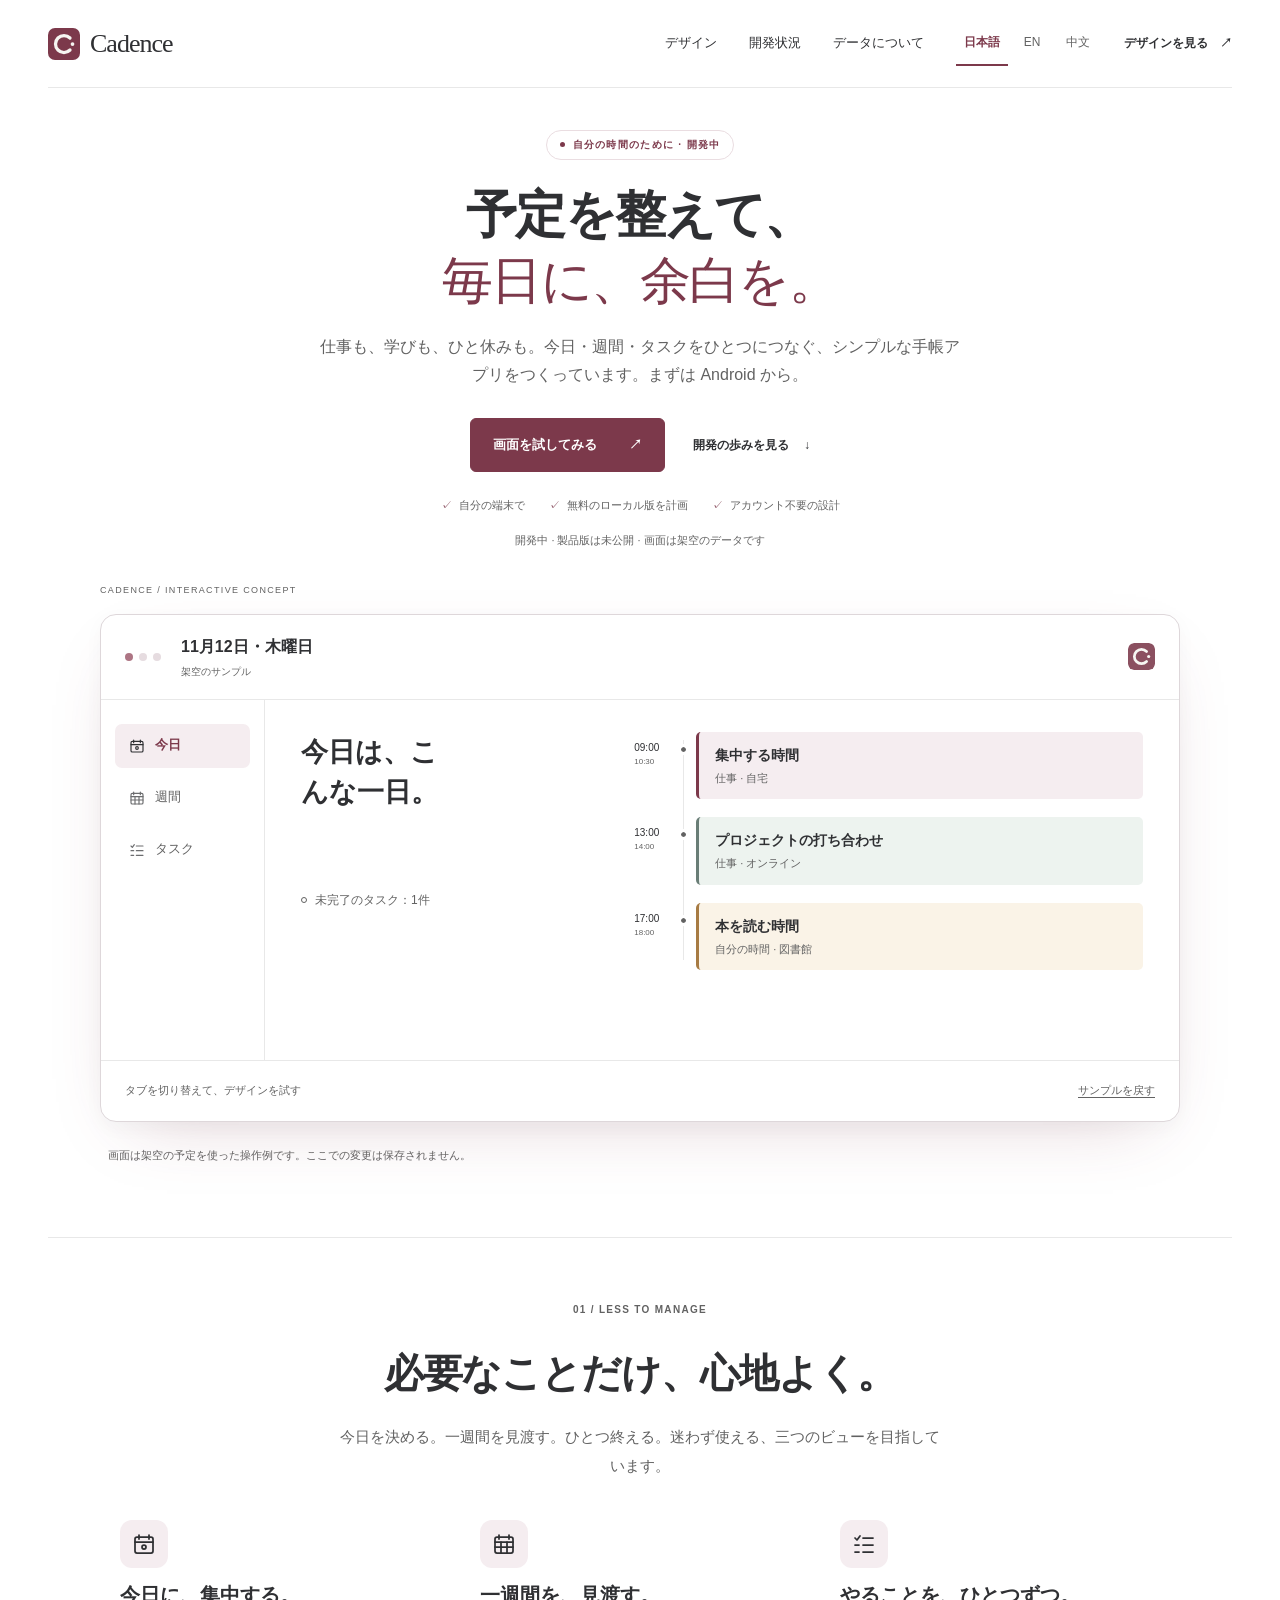
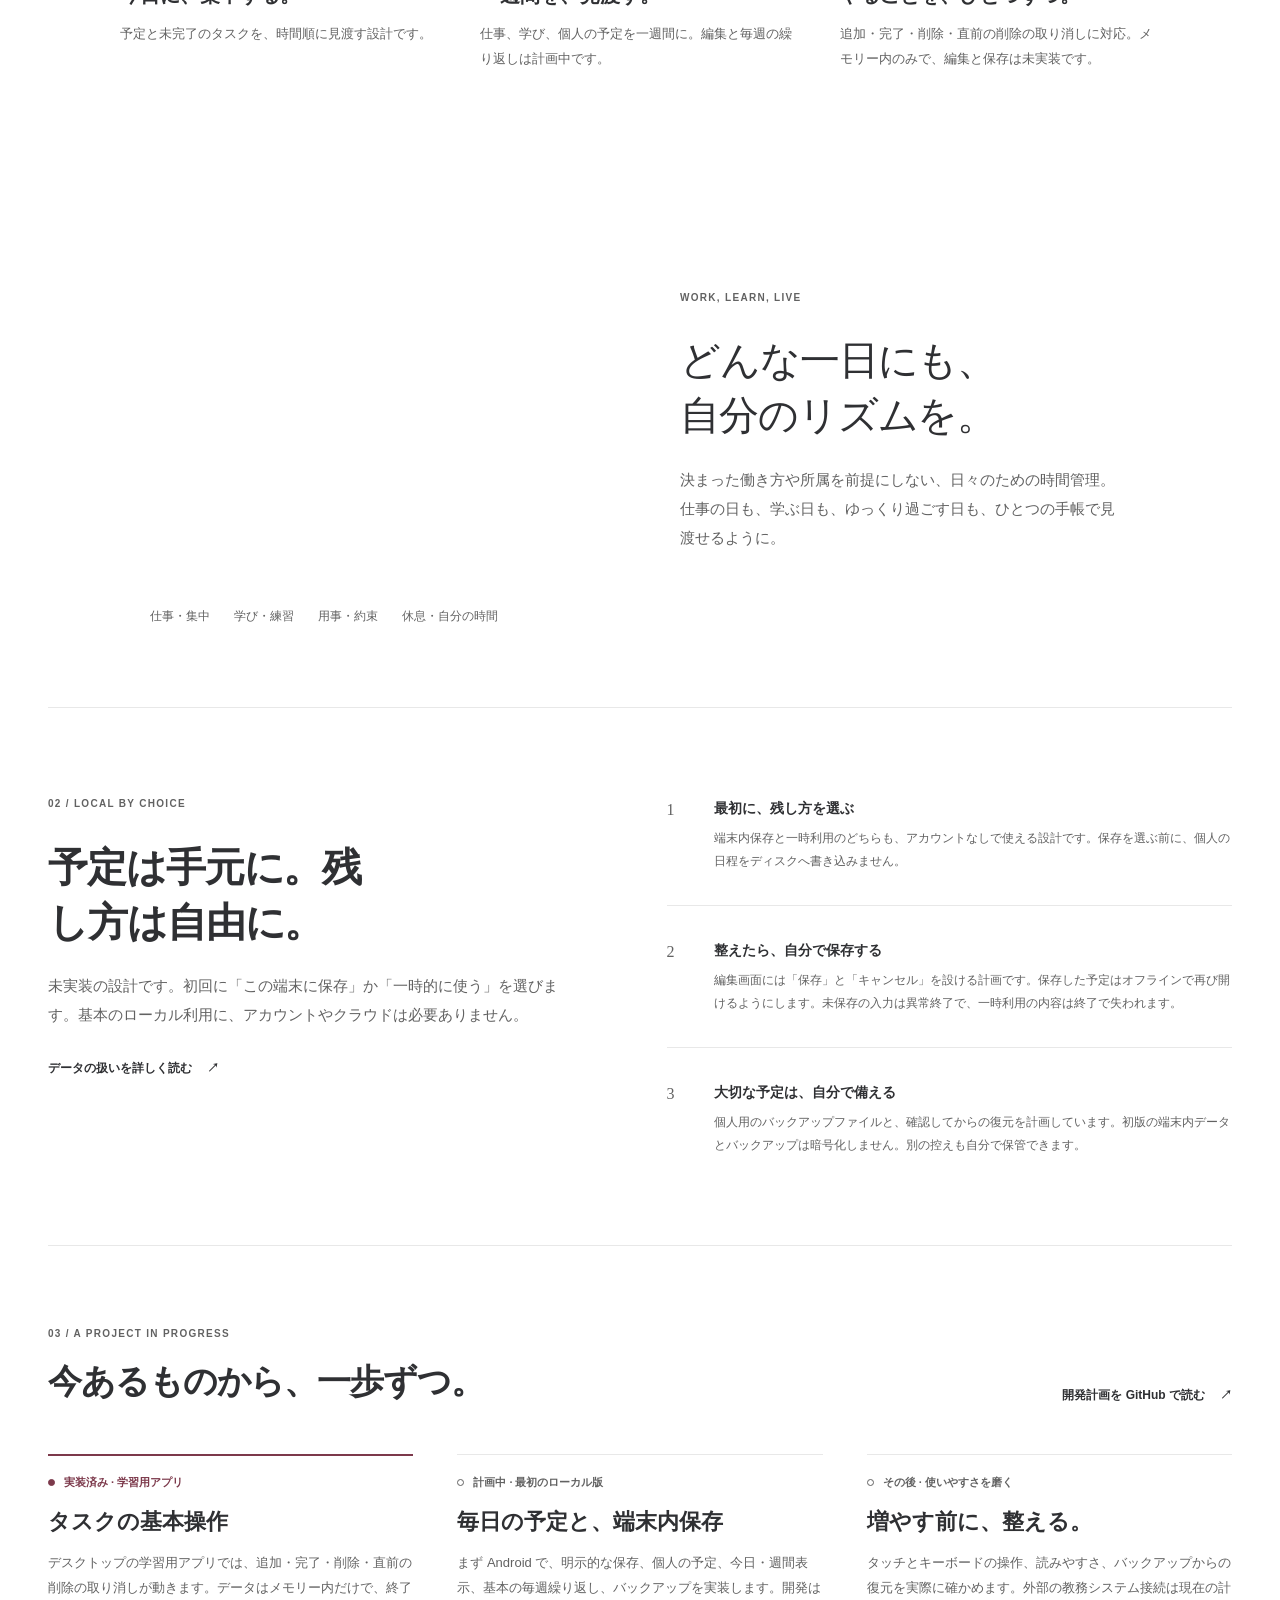
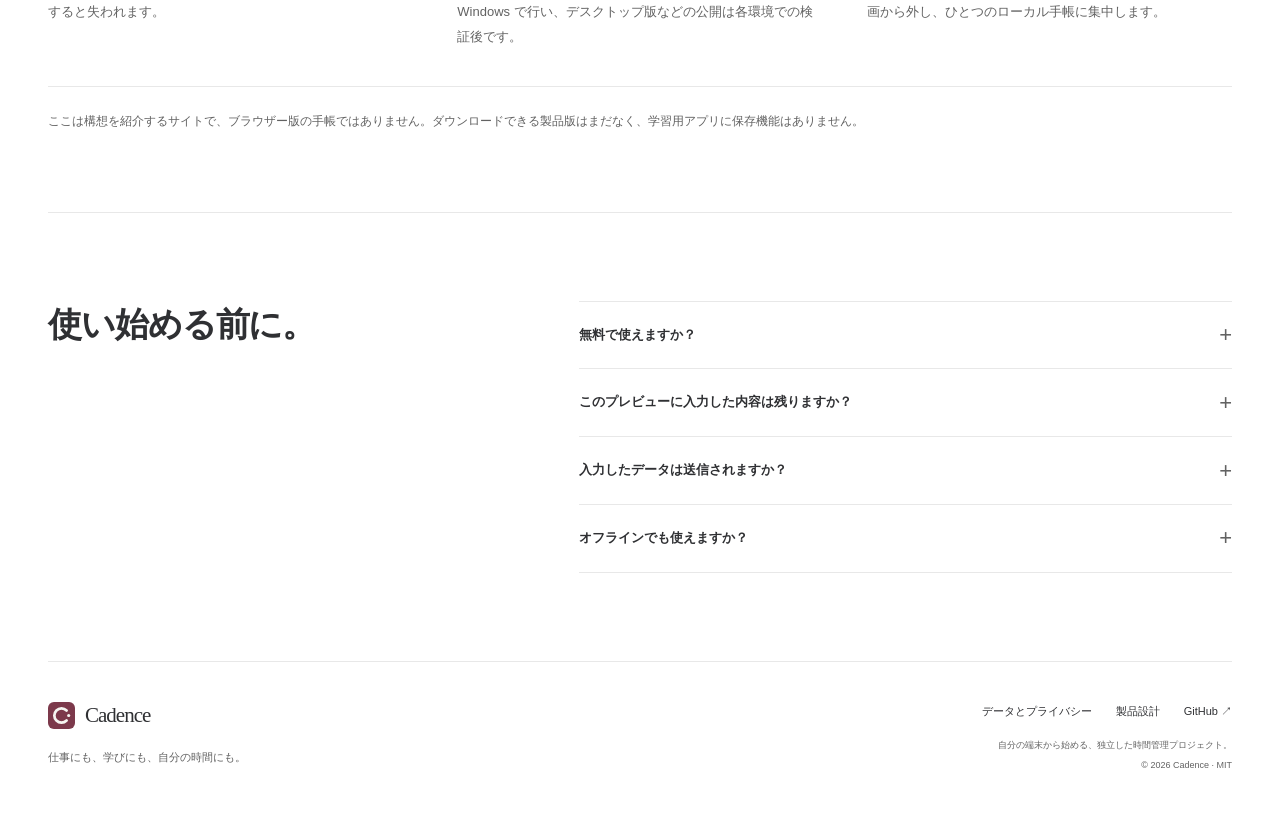
==== commit 56b2e85e: "Adopt core-only lesson split and prepare the public source and site return Co-Authored-By: Claude Op" ====
--- a/website/index.html
+++ b/website/index.html
@@ -41,7 +41,7 @@
     <div class="hero-copy">
       <p data-i18n="hero.kicker" class="eyebrow">自分の時間のために · 開発中</p>
       <h1><span data-i18n="hero.line1">予定を整えて、</span><br><em data-i18n="hero.line2">毎日に、余白を。</em></h1>
-      <p data-i18n="hero.lead" class="hero-lead">仕事も、学びも、ひと休みも。今日・週間・タスクをひとつにつなぐ、シンプルなデスクトップ手帳をつくっています。</p>
+      <p data-i18n="hero.lead" class="hero-lead">仕事も、学びも、ひと休みも。今日・週間・タスクをひとつにつなぐ、シンプルな手帳アプリをつくっています。まずは Android から。</p>
       <div class="hero-actions"><a class="button button-wine" href="#preview"><span data-i18n="hero.open">画面を試してみる</span><span aria-hidden="true">↗</span></a><a class="text-link" href="#progress"><span data-i18n="hero.explore">開発の歩みを見る</span><span aria-hidden="true">↓</span></a></div>
       <ul class="hero-promises"><li data-i18n="strip.1.title">自分の端末で</li><li data-i18n="strip.2.title">無料のローカル版を計画</li><li data-i18n="strip.3.title">アカウント不要の設計</li></ul>
       <p data-i18n="hero.note" class="hero-note">開発中 · 製品版は未公開 · 画面は架空のデータです</p>
@@ -132,8 +132,8 @@
       <div class="scope-heading"><div><p data-i18n="scope.kicker" class="eyebrow">03 / A PROJECT IN PROGRESS</p><h2 data-i18n="scope.title" id="progress-title">今あるものから、一歩ずつ。</h2></div><a class="text-link" href="https://github.com/lorendw7/Cadence/blob/main/docs/ROADMAP.md"><span data-i18n="scope.link">開発計画を GitHub で読む</span><span aria-hidden="true">↗</span></a></div>
       <ol class="progress-stages">
         <li class="stage-current"><p class="stage-label"><span class="stage-dot" aria-hidden="true"></span><span data-i18n="scope.now.label">実装済み · 学習用アプリ</span></p><h3 data-i18n="scope.now.title">タスクの基本操作</h3><p data-i18n="scope.now.text">デスクトップの学習用アプリでは、追加・完了・削除・直前の削除の取り消しが動きます。データはメモリー内だけで、終了すると失われます。</p></li>
-        <li><p class="stage-label"><span class="stage-dot" aria-hidden="true"></span><span data-i18n="scope.next.label">計画中 · 最初のローカル版</span></p><h3 data-i18n="scope.next.title">毎日の予定と、端末内保存</h3><p data-i18n="scope.next.text">まず Windows で、明示的な保存、個人の予定、今日・週間表示、基本の毎週繰り返し、バックアップを実装します。macOS と Linux の公開は各環境での検証後です。</p></li>
-        <li><p class="stage-label"><span class="stage-dot" aria-hidden="true"></span><span data-i18n="scope.later.label">その後 · 使いやすさを磨く</span></p><h3 data-i18n="scope.later.title">増やす前に、整える。</h3><p data-i18n="scope.later.text">キーボード操作、読みやすさ、バックアップからの復元を実際に確かめます。外部の教務システム接続は現在の計画から外し、ひとつのローカル手帳に集中します。</p></li>
+        <li><p class="stage-label"><span class="stage-dot" aria-hidden="true"></span><span data-i18n="scope.next.label">計画中 · 最初のローカル版</span></p><h3 data-i18n="scope.next.title">毎日の予定と、端末内保存</h3><p data-i18n="scope.next.text">まず Android で、明示的な保存、個人の予定、今日・週間表示、基本の毎週繰り返し、バックアップを実装します。開発は Windows で行い、デスクトップ版などの公開は各環境での検証後です。</p></li>
+        <li><p class="stage-label"><span class="stage-dot" aria-hidden="true"></span><span data-i18n="scope.later.label">その後 · 使いやすさを磨く</span></p><h3 data-i18n="scope.later.title">増やす前に、整える。</h3><p data-i18n="scope.later.text">タッチとキーボードの操作、読みやすさ、バックアップからの復元を実際に確かめます。外部の教務システム接続は現在の計画から外し、ひとつのローカル手帳に集中します。</p></li>
       </ol>
       <p data-i18n="scope.note" class="scope-note">ここは構想を紹介するサイトで、ブラウザー版の手帳ではありません。ダウンロードできる製品版はまだなく、学習用アプリに保存機能はありません。</p>
     </div>
